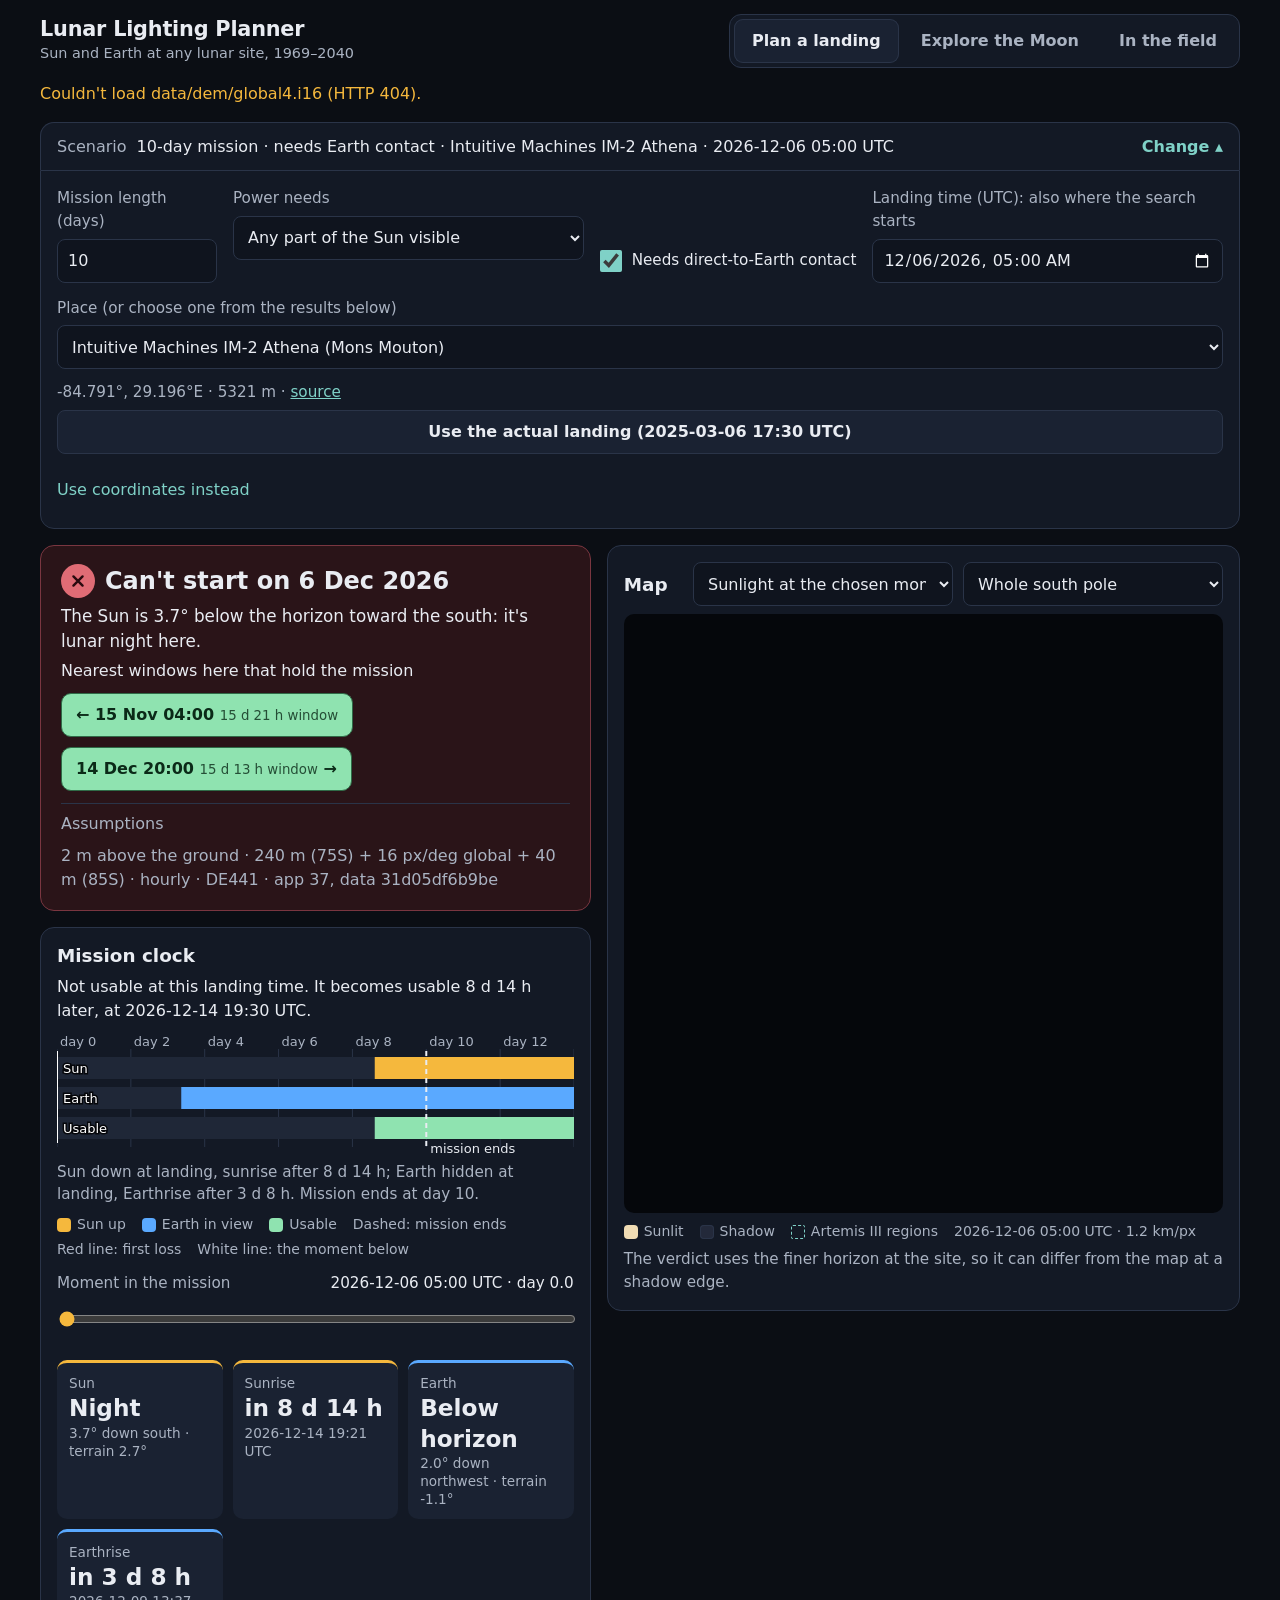
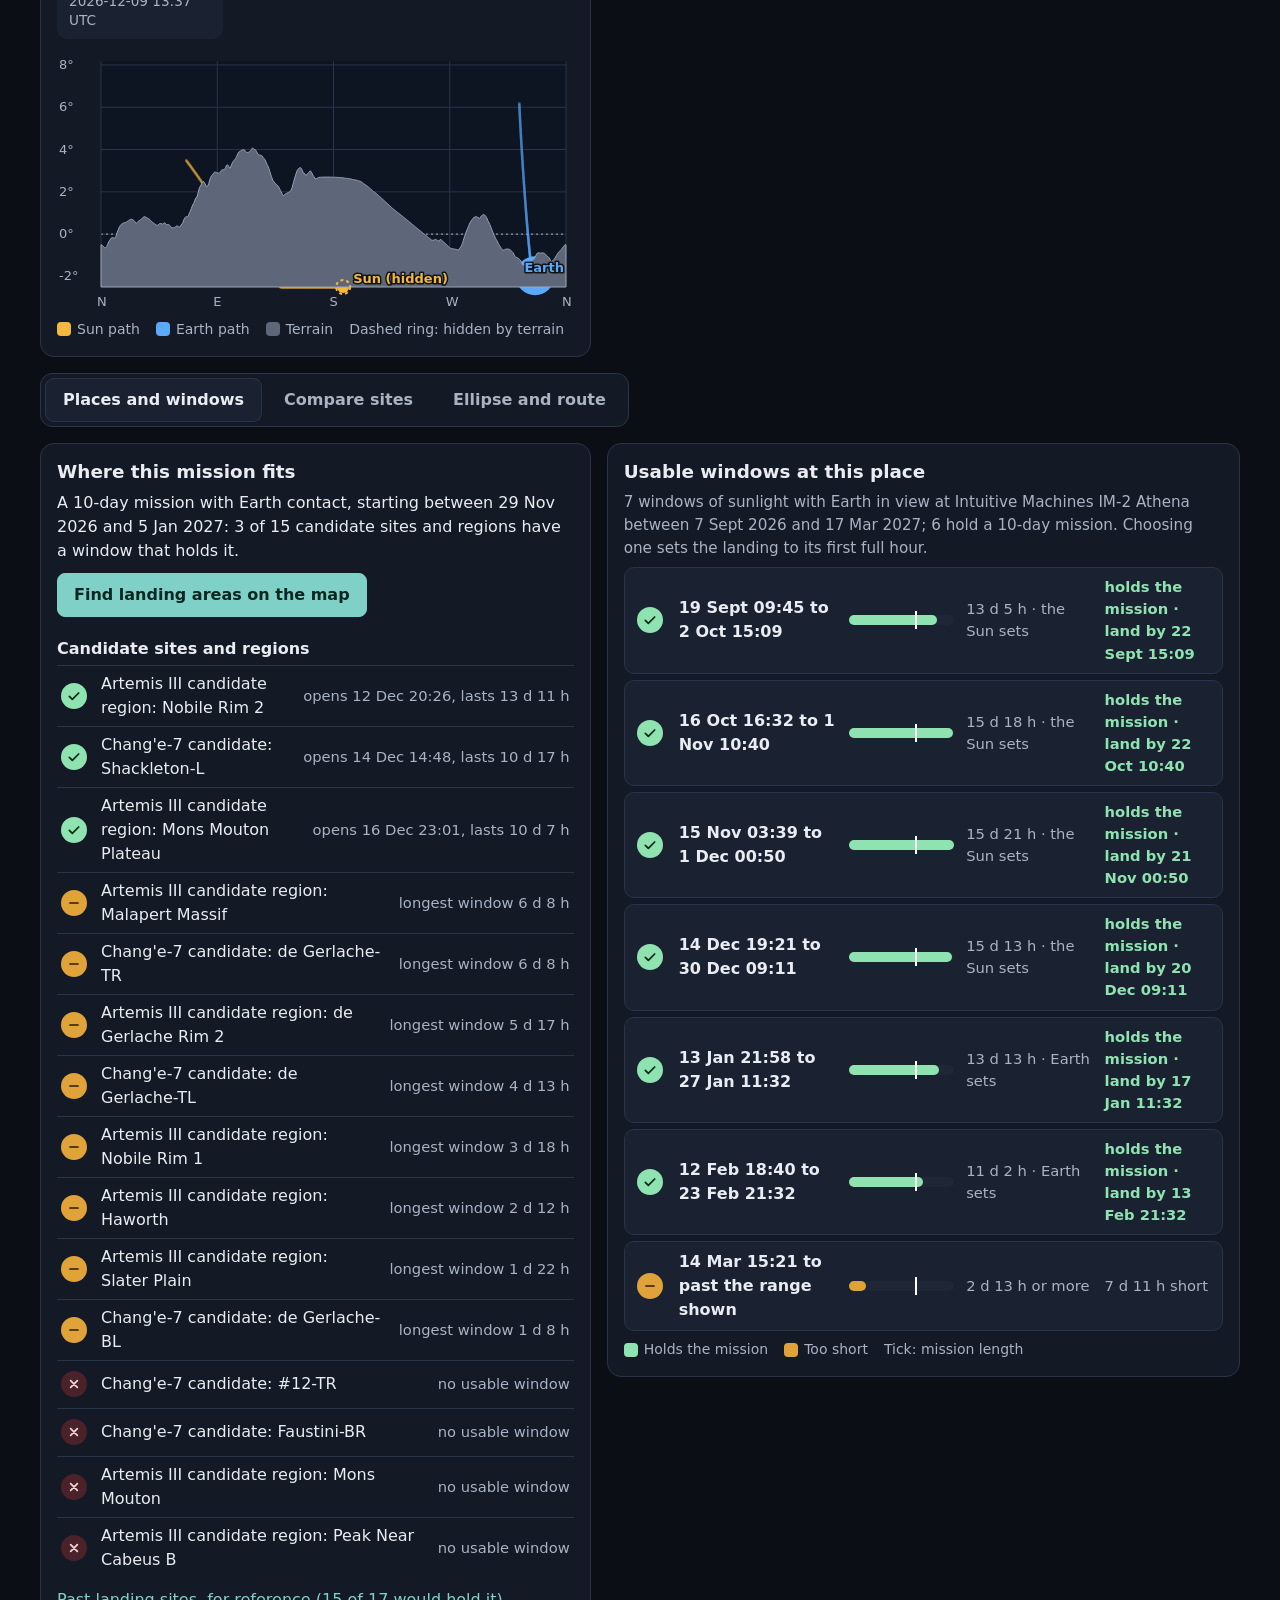
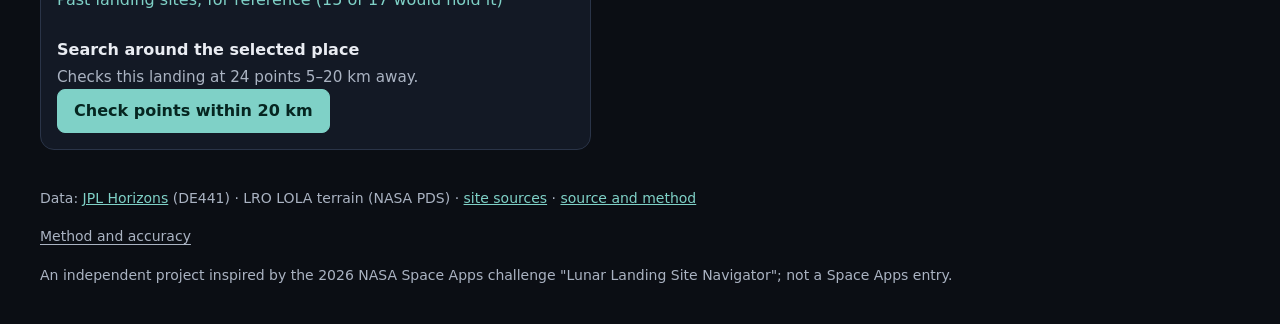
==== index.html @ 1cf1ec1a "Lunar Lighting Planner: Sun and Earth visibility at lunar sites, 1969-2040 A static web app that say" ====
<!doctype html>
<html lang="en">
<head>
<meta charset="utf-8">
<meta name="viewport" content="width=device-width, initial-scale=1">
<title>Lunar Lighting Planner</title>
<meta name="description" content="Plan a Moon landing around sunlight and Earth contact, or explore how light moves across the lunar south pole. Real JPL Horizons and LRO LOLA data, 1969-2040.">
<link rel="stylesheet" href="style.css?v=37">
</head>
<body>
<a class="skip" href="#main">Skip to content</a>
<header class="top">
  <div class="brand">
    <h1>Lunar Lighting Planner</h1>
    <p>Sun and Earth at any lunar site, 1969–2040</p>
  </div>
  <nav class="modes" role="tablist" aria-label="Mode">
    <button type="button" role="tab" id="tabPlan" aria-controls="plan" aria-selected="true">Plan a landing</button>
    <button type="button" role="tab" id="tabExplore" aria-controls="explore" aria-selected="false">Explore the Moon</button>
    <button type="button" role="tab" id="tabField" aria-controls="field" aria-selected="false">In the field</button>
  </nav>
</header>
<p id="status" class="status" role="status" aria-live="polite" hidden></p>

<main id="main">
<!-- ======================= PLANNER ======================= -->
<section id="plan" role="tabpanel" aria-labelledby="tabPlan">
  <details id="pScen" class="scenwrap" open>
  <summary><span class="sumlabel">Scenario</span> <span id="pScenSum"></span> <span class="edit">Change</span></summary>
  <form class="scenario" onsubmit="return false" aria-label="Landing scenario">
    <div class="field small-f">
      <label for="pDur">Mission length (days)</label>
      <input id="pDur" type="number" min="1" max="60" step="1" inputmode="numeric">
    </div>
    <div class="field">
      <label for="pShare">Power needs</label>
      <select id="pShare">
        <option value="0">Any part of the Sun visible</option>
        <option value="0.5">At least half the Sun's disk</option>
        <option value="1">The whole Sun's disk</option>
      </select>
    </div>
    <label class="check" for="pEarth"><input id="pEarth" type="checkbox"> Needs direct-to-Earth contact</label>
    <div class="field">
      <label for="pLand">Landing time (UTC): also where the search starts</label>
      <input id="pLand" type="datetime-local" step="60">
    </div>
    <div class="field wide-f">
      <label for="pSite">Place (or choose one from the results below)</label>
      <select id="pSite"></select>
      <p id="pSiteInfo" class="hint"></p>
      <button id="pActual" type="button" class="btn" hidden></button>
    </div>
    <details class="custom">
      <summary>Use coordinates instead</summary>
      <div class="coords">
        <div class="field small-f"><label for="pLat">Latitude (°)</label><input id="pLat" type="number" step="0.001" min="-90" max="90" inputmode="decimal"></div>
        <div class="field small-f"><label for="pLon">Longitude (°E)</label><input id="pLon" type="number" step="0.001" min="-180" max="360" inputmode="decimal"></div>
        <button id="pGo" type="button" class="btn">Use this point</button>
      </div>
      <p class="hint">Or click the map. Defaults are examples, not NASA or CLPS requirements.</p>
    </details>
  </form>
  </details>

  <div class="two">
    <div class="col">
    <section id="pVerdict" class="verdict" aria-live="polite">
      <p id="pNotice" class="note" hidden></p>
      <h2 id="pVerdictTitle" tabindex="-1"></h2>
      <p id="pSiteNote" class="note" hidden></p>
      <p id="pWhy" class="why"></p>
      <p id="pClose" class="close" hidden></p>
      <div id="pNearest"></div>
      <details id="pAssume" class="assume">
        <summary><span class="sumlabel">Assumptions</span> <span id="pAssumeSum"></span></summary>
        <div class="tablewrap"><table id="pAssumeTable"><caption class="sr-only">What this answer rests on</caption><tbody></tbody></table></div>
        <div class="row">
          <button id="pCsv" type="button" class="btn">Download this mission as CSV</button>
          <span id="pCsvNote" class="hint" role="status"></span>
        </div>
      </details>
    </section>
    <section class="panel" aria-labelledby="hClock">
      <h2 id="hClock">Mission clock</h2>
      <p id="pClockLead" class="lead" aria-live="polite"></p>
      <canvas id="pTimeline" role="img" aria-label="Sun and Earth visibility from landing through the mission"></canvas>
    <p id="pTimelineText" class="hint"></p>
      <p class="legend"><span class="li"><span class="key sunk"></span>Sun up</span><span class="li"><span class="key earthk"></span>Earth in view</span><span class="li"><span class="key full"></span>Usable</span><span class="li">Dashed: mission ends</span><span class="li">Red line: first loss</span><span class="li">White line: the moment below</span></p>
      <label for="pMapTime" class="slider">Moment in the mission <output id="pMapLabel"></output></label>
    <input id="pMapTime" type="range" min="0" step="1" value="0">
    <div id="pTiles" class="tiles" aria-live="polite"></div>
    <canvas id="pSky" role="img" aria-label="Sky all the way round the site, with the Sun and Earth"></canvas>
    <p class="legend"><span class="li"><span class="key sunk"></span>Sun path</span><span class="li"><span class="key earthk"></span>Earth path</span><span class="li"><span class="key terr"></span>Terrain</span><span class="li">Dashed ring: hidden by terrain</span></p>
    </section>
    </div>
    <section class="panel" aria-labelledby="hMap">
      <div class="panelhead">
        <h2 id="hMap">Map</h2>
        <div class="row tight">
          <label class="sr-only" for="pLayer">What the map shows</label>
          <select id="pLayer"><option value="sun">Sunlight at the chosen moment</option><option value="land">Landing areas for this mission</option><option value="left">Where this landing holds the mission</option></select>
          <label class="sr-only" for="pZoom">Map view</label>
          <select id="pZoom"><option value="pole">Whole south pole</option><option value="site">Around the site (240 m)</option><option value="close">Close-up (40 m)</option></select>
        </div>
      </div>
      <p id="pMapNone" class="hint" hidden></p>
      <div id="pMapWrap">
        <p id="pMapTap" class="tapnote" hidden>Tap the map to add a waypoint</p>
        <canvas id="pMap" class="map" role="img" aria-label="Lit-terrain map of the lunar south pole at the chosen time"></canvas>
        <p class="legend" id="pLegSun"><span class="li"><span class="key lit"></span>Sunlit</span><span class="li"><span class="key shade"></span>Shadow</span><span class="li"><span class="key box"></span>Artemis III regions</span><span class="li"><output id="pMapWhen"></output>&nbsp;·&nbsp;<span id="pMapRes">1.2 km</span>/px</span></p>
        <p class="legend" id="pLegLand" hidden><span class="li"><span class="key pad"></span>Landing area</span><span class="li"><span class="key full"></span><span id="pLegFull">Window holds the mission</span></span><span class="li"><span class="key short"></span><span id="pLegShort">Usable, too short</span></span><span class="li"><span class="key cant"></span><span id="pLegNone">Never usable</span></span><span class="li"><span class="key stripes"></span>Too steep</span><span class="li"><span class="key dots"></span>Too close to call</span><span class="li">Dots: catalogue places</span></p>
        <div id="pBest" hidden>
          <p id="pBestText" class="lead" aria-live="polite"></p>
          <ol id="pAreas" class="rows" aria-label="Landing areas found, largest first"></ol>
          <p id="pBestNote" class="hint"></p>
        </div>
        <p id="pZoomNote" class="hint" hidden>The 40 m terrain covers 85–90°S; this place is outside it, so the map shows the 240 m view.</p>
        <p class="hint">The verdict uses the finer horizon at the site, so it can differ from the map at a shadow edge.</p>
      </div>
    </section>
  </div>

  <nav class="modes sub" role="tablist" aria-label="More for this mission">
    <button type="button" role="tab" id="ptPlaces" aria-controls="ppPlaces" aria-selected="true">Places and windows</button>
    <button type="button" role="tab" id="ptCompare" aria-controls="ppCompare" aria-selected="false" tabindex="-1">Compare sites</button>
    <button type="button" role="tab" id="ptTools" aria-controls="ppTools" aria-selected="false" tabindex="-1">Ellipse and route</button>
  </nav>

  <div id="ppPlaces" role="tabpanel" aria-labelledby="ptPlaces" class="two">
    <section class="panel" aria-labelledby="hOthers" id="pOthersBox">
      <h2 id="hOthers">Where this mission fits</h2>
      <p id="pOthersLead" class="lead"></p>
      <button id="pFind" type="button" class="btn primary">Find landing areas on the map</button>
      <h3>Candidate sites and regions</h3>
      <ul id="pOthers" class="rows"></ul>
      <details><summary id="pPastSum">Past landing sites, for reference</summary><ul id="pOthersMore" class="rows"></ul></details>
      <h3>Search around the selected place</h3>
      <p id="pNearNote" class="hint"></p>
      <button id="pNearBtn" type="button" class="btn primary">Check points within 20 km</button>
      <div id="pNear"></div>
    </section>
    <section class="panel" aria-labelledby="hWins">
      <h2 id="hWins">Usable windows at this place</h2>
      <p id="pWinsLead" class="hint"></p>
      <ol id="pWins" class="wins"></ol>
      <p class="legend"><span class="li"><span class="key full"></span>Holds the mission</span><span class="li"><span class="key short"></span>Too short</span><span class="li">Tick: mission length</span></p>
    </section>
  </div>

  <div id="ppCompare" role="tabpanel" aria-labelledby="ptCompare" class="col" hidden>
    <section class="panel" aria-labelledby="hCmp">
      <div class="panelhead">
        <h2 id="hCmp">Sites side by side</h2>
        <div class="row tight">
          <label class="sr-only" for="pCmpAdd">Add a site to compare</label><select id="pCmpAdd"></select>
          <button id="pCmpReset" type="button" class="btn" hidden>Back to suggested sites</button>
        </div>
      </div>
      <p class="hint" id="pCmpLead"></p>
      <canvas id="pCmp" role="img" aria-label="Sun, Earth and usable time at several sites on one time axis"></canvas>
      <p class="legend"><span class="li"><span class="key sunk"></span>Sun</span><span class="li"><span class="key earthk"></span>Earth</span><span class="li"><span class="key full"></span><span id="pCmpNeed"></span></span><span class="li">Outline: best window</span><span class="li">Tick: mission length</span><span class="li">Dashed: selected landing</span></p>
      <div class="tablewrap"><table id="pCmpTable" class="cmp"><thead><tr><th scope="col">Site</th><th scope="col">Best window</th><th scope="col">Lasts</th><th scope="col">Closed by</th><th scope="col">Holds the mission</th></tr></thead><tbody></tbody></table></div>
    </section>
    <details class="panel fold" id="pAll">
      <summary><h2>All sites, all windows</h2></summary>
      <label class="inline" for="pCalDays">Look ahead
        <select id="pCalDays"><option value="91">3 months</option><option value="182">6 months</option><option value="365" selected>12 months</option></select>
      </label>
      <p class="hint" id="pCalLead"></p>
      <div class="calwrap"><canvas id="pCal" tabindex="0" role="application" aria-roledescription="window chart" aria-label="Usable windows at every site on one calendar. Use the left and right arrow keys to move between a site's windows, up and down to move between sites, and Enter to plan a landing at that window's opening."></canvas></div>
      <p id="pCalPick" class="hint" aria-live="polite"></p>
      <div class="tablewrap"><table id="pCalTable"><thead><tr><th scope="col">Site</th><th scope="col">Windows that hold the mission</th><th scope="col">First such window</th></tr></thead><tbody></tbody></table></div>
    </details>
  </div>

  <div id="ppTools" role="tabpanel" aria-labelledby="ptTools" hidden>
    <div class="two even">
      <section class="panel" aria-labelledby="hLand" id="pLandBox">
        <h2 id="hLand">Landing ellipse</h2>
        <form class="mini" onsubmit="return false" aria-label="Landing ellipse and approach">
          <div class="field"><label for="eLen">Length (m)</label><input id="eLen" type="number" min="50" max="10000" step="50" inputmode="numeric"></div>
          <div class="field"><label for="eWid">Width (m)</label><input id="eWid" type="number" min="20" max="10000" step="50" inputmode="numeric"></div>
          <div class="field"><label for="eHdg">Approach (° from N)</label><input id="eHdg" type="number" min="0" max="359" step="1" inputmode="numeric"></div>
          <div class="field"><label for="eMax">Max slope (°)</label><input id="eMax" type="number" min="0.5" max="60" step="0.5" inputmode="decimal"></div>
          <div class="field"><label for="eElMin">Sun at least (°)</label><input id="eElMin" type="number" min="-5" max="90" step="0.5" inputmode="decimal"></div>
          <div class="field"><label for="eElMax">Sun at most (°)</label><input id="eElMax" type="number" min="-5" max="90" step="0.5" inputmode="decimal"></div>
        </form>
        <div id="pLandBody">
          <div id="pLandTiles" class="tiles three" aria-live="polite"></div>
          <canvas id="pEll" class="ell" role="img" aria-label="Landing ellipse"></canvas>
          <p class="legend"><span class="li"><span class="key full"></span>Slope OK</span><span class="li"><span class="key short"></span>Near limit</span><span class="li"><span class="key bad"></span>Too steep</span><span class="li"><span class="key night"></span>Shadow at touchdown</span></p>
        </div>
        <p id="pLandNote" class="hint"></p>
      </section>

      <section class="panel" aria-labelledby="hRoute" id="pRouteBox">
        <h2 id="hRoute">Surface route</h2>
        <div class="row routebar">
          <button id="rAdd" type="button" class="btn primary">Add on the map</button>
          <button id="rUndo" type="button" class="btn">Undo</button>
          <button id="rClear" type="button" class="btn">Clear</button>
          <label class="inline" for="rMax">Max slope (°)<input id="rMax" type="number" min="0.5" max="60" step="0.5" inputmode="decimal"></label>
          <label class="inline" for="rSpeed">Speed (km/h)<input id="rSpeed" type="number" min="0.01" max="100" step="0.1" inputmode="decimal" placeholder="none"></label>
        </div>
        <p id="pRouteHint" class="hint"></p>
        <details class="custom wpcoords">
          <summary>Add by coordinates</summary>
          <div class="coords">
            <div class="field small-f"><label for="rLat">Latitude (°)</label><input id="rLat" type="number" step="0.001" min="-90" max="-75" inputmode="decimal"></div>
            <div class="field small-f"><label for="rLon">Longitude (°E)</label><input id="rLon" type="number" step="0.001" min="-180" max="360" inputmode="decimal"></div>
            <button id="rGo" type="button" class="btn">Add waypoint</button>
          </div>
        </details>
        <div id="pRouteBody" hidden>
          <div id="pRouteTiles" class="tiles three"></div>
          <canvas id="pProfile" role="img" aria-label="Ground height along the route"></canvas>
          <p class="legend"><span class="li"><span class="key terr"></span>Ground</span><span class="li"><span class="key bad"></span>Steeper than the limit</span></p>
          <h3>Sun and Earth at each stop, over the mission</h3>
          <p class="hint">Set a speed to time the drive: it leaves at the moment chosen above, and white marks show departure and each arrival.</p>
          <canvas id="pRouteBands" role="img" aria-label="Sun and Earth at each waypoint"></canvas>
          <ul id="pRouteList" class="wps"></ul>
        </div>
      </section>
    </div>
  </div>

</section>

<!-- ======================= EXPLORE ======================= -->
<section id="explore" role="tabpanel" aria-labelledby="tabExplore" hidden>
  <div class="panel timepanel">
    <div class="timebar">
      <button id="xPlay" type="button" class="btn primary" aria-pressed="false"><span>Play</span></button>
      <label for="xTime" class="slider grow"><span class="sr-only">Time</span><output id="xTimeLabel"></output></label>
    </div>
    <input id="xTime" type="range" min="0" max="720" step="1" value="0">
  </div>

  <section class="panel" aria-labelledby="hGlobe">
    <h2 id="hGlobe">Spin the Moon</h2>
    <p class="hint">Drag to turn, tap to centre, pinch or scroll to zoom, twist two fingers (or Shift-drag) to change the axis.</p>
    <div class="globegrid">
      <div class="globecol">
      <div class="globebox">
        <canvas id="gCanvas" tabindex="0" role="img" aria-label="Rotatable globe of the Moon lit by the Sun at the chosen time. When focused, arrow keys turn it, plus or minus zoom, square brackets twist it and N puts north up."></canvas>
        <div class="cross" aria-hidden="true"></div>
      </div>
      <p id="gFail" class="hint" hidden></p>
      <p class="legend"><span class="li"><span class="key ring sunr"></span>Sun overhead</span><span class="li"><span class="key ring earthr"></span>Earth overhead</span><span class="li"><span class="key dot"></span>Compared sites</span><span class="li">Dashed: far side</span><span class="li">Shadows: 7.6 km terrain</span></p>
      </div>
      <div class="readout">
        <p id="gPos" class="gpos"></p>
        <div id="gNow" class="tiles"></div>
        <p id="gSrc" class="hint"></p>
        <div id="gMore" aria-live="polite"></div>
        <div class="row">
          <button id="gCompare" type="button" class="btn primary">Compare this point</button>
          <button id="gPlan" type="button" class="btn">Plan a landing here</button>
        </div>
        <div class="nudges" role="group" aria-label="Globe view">
          <button type="button" class="btn ghost zoom" data-zoom="0.8" aria-label="Zoom in">+</button>
          <button type="button" class="btn ghost zoom" data-zoom="1.25" aria-label="Zoom out">−</button>
          <button type="button" class="btn ghost zoom" data-twist="-15" aria-label="Twist anticlockwise">↺</button>
          <button type="button" class="btn ghost zoom" data-twist="15" aria-label="Twist clockwise">↻</button>
          <button type="button" class="btn ghost" data-north="1">North up</button>
          <button type="button" class="btn ghost" data-goto="-89,0">South pole</button>
          <button type="button" class="btn ghost" data-goto="0,0">Near side</button>
          <button type="button" class="btn ghost" data-goto="0,180">Far side</button>
        </div>
      </div>
    </div>
  </section>
  <div class="exgrid">
    <section class="panel" aria-labelledby="hXmap">
      <h2 id="hXmap" class="sr-only">Lit-terrain map</h2>
      <canvas id="xMap" class="map" role="img" aria-label="Map of the lunar south pole showing which ground is sunlit at the chosen time"></canvas>
      <p class="legend"><span class="li"><span class="key lit"></span>Sunlit</span><span class="li"><span class="key shade"></span>Shadow</span><span class="li"><span class="key box"></span>Artemis III regions</span><span class="li">Tap to add a point</span></p>
      <p id="xMapNote" class="hint"></p>
    </section>
    <section aria-labelledby="hXsites">
      <h2 id="hXsites">Compare sites</h2>
      <ul id="xSites" class="chips" aria-label="Sites being compared"></ul>
      <div class="row">
        <label class="sr-only" for="xAdd">Add a site</label><select id="xAdd"></select>
        <label class="inline" for="xStart">Month starting <input id="xStart" type="date"></label>
      </div>
      <div id="xCards" class="cards"></div>
      <p class="legend"><span class="li"><span class="key sunk"></span>Sun</span><span class="li"><span class="key earthk"></span>Earth</span><span class="li"><span class="key terr"></span>Terrain</span><span class="li">Sky −5° to 15°; bars: the month</span></p>
    </section>
  </div>
  <section class="panel" aria-labelledby="hPair">
    <h2 id="hPair">Why a short move changes everything</h2>
    <p class="hint">Pick a polar site. The page finds the lowest ground within 10 km and shows both skies at the time chosen above.</p>
    <div class="row">
      <label class="sr-only" for="xPairSite">Site to compare with nearby low ground</label><select id="xPairSite"></select>
      <button id="xPairGo" type="button" class="btn primary">Compare with nearby low ground (29 MB terrain)</button>
    </div>
    <div id="xPairBody" hidden>
      <h3 id="xPairHeadA"></h3>
      <canvas id="xPairA" role="img" aria-label="Sky round the chosen site"></canvas>
      <h3 id="xPairHeadB"></h3>
      <canvas id="xPairB" role="img" aria-label="Sky round the nearby low ground"></canvas>
      <p class="legend"><span class="li"><span class="key sunk"></span>Sun</span><span class="li"><span class="key earthk"></span>Earth</span><span class="li"><span class="key terr"></span>Terrain, same scale in both</span><span class="li">Dashed ring: hidden by terrain</span></p>
      <p id="xPairText" class="pairtext"></p>
      <p id="xPairMonth" class="hint"></p>
      <p id="xPairNote" class="hint"></p>
    </div>
  </section>
  <section class="panel learn" aria-labelledby="hLearn">
    <h2 id="hLearn">Why it works this way</h2>
    <div class="facts">
      <div><h3>The Sun skims the horizon</h3><p>The Moon's axis is tilted only 1.5°, so at the pole the Sun circles the sky within about 1.5° of the horizon. A ridge a few hundred metres high, tens of kilometres away, can block it.</p></div>
      <div><h3>A day lasts a month</h3><p>Away from the poles the Sun is up for about 14.75 Earth days, then down for 14.75. Solar-powered landers must finish their work, or survive the night.</p></div>
      <div><h3>Earth hangs almost still</h3><p>The Moon keeps one face toward Earth, so Earth barely moves in the sky. On the far side it never rises, and near the pole it wobbles on and off the horizon each month.</p></div>
      <div><h3>No air, sharp shadows</h3><p>With no atmosphere there is no twilight and no bending of light over the horizon: the line between sunlit and dark ground is pure geometry.</p></div>
    </div>
  </section>
</section>
<!-- ======================= FIELD ======================= -->
<section id="field" role="tabpanel" aria-labelledby="tabField" hidden>
  <form class="scenario" onsubmit="return false" aria-label="Field reading">
    <div class="field wide-f"><label for="fSite">Site</label><select id="fSite"></select></div>
    <div class="field small-f"><label for="fTask">Task length (hours)</label><input id="fTask" type="number" min="0.25" max="240" step="0.25" inputmode="decimal"></div>
    <label class="check" for="fEarth"><input id="fEarth" type="checkbox"> Task needs Earth contact</label>
  </form>
  <section id="fMain" class="fmain" aria-labelledby="fHead">
    <p id="fStale" class="fstale" role="alert" hidden></p>
    <p class="flabel">Now, on this device's clock</p>
    <h2 id="fHead"></h2>
    <p id="fSub" class="fsub"></p>
    <p id="fFit" class="ffit"></p>
    <p id="fAnnounce" class="sr-only" role="status"></p>
    <div id="fTiles" class="tiles"></div>
    <p id="fValid" class="hint"></p>
    <button id="fHold" type="button" class="btn" aria-pressed="false">Hold this reading</button>
  </section>
  <p class="hint">Sunlight is a power input and Earth is line of sight only. This is a training and planning aid on public terrain data, not flight software: it has not been tested with crews.</p>
</section>
</main>

<footer>
  <p>Data: <a href="https://ssd.jpl.nasa.gov/horizons/">JPL Horizons</a> (DE441) · LRO LOLA terrain (NASA PDS) · <a href="data/sites.json">site sources</a> · <a href="https://github.com/astoreyai/lunar-lighting-planner">source and method</a></p>
  <details>
    <summary>Method and accuracy</summary>
    <p>Sun and Earth: JPL Horizons, MOON_ME frame, hourly, 1969–2040. Terrain: LOLA LDEM_85S_40M, LDEM_75S_240M and LDEM_16. The Sun counts as up while any part of it clears the terrain; Earth while its centre does; eye height 2 m.</p>
    <p>Sun and Earth directions match Horizons' own sky tables to 0.0002° and 0.006°. Long-term sunlight matches the LOLA team's polar maps (r = 0.994). On the same terrain grid, the lit-terrain map agrees with the horizon tracer at 99.8% of tested points and times.</p>
    <p>Compare with <a href="https://quickmap.lroc.im-ldi.com/">LROC QuickMap</a> and <a href="https://trek.nasa.gov/moon/">Moon Trek</a>.</p>
  </details>
  <p>An independent project inspired by the 2026 NASA Space Apps challenge "Lunar Landing Site Navigator"; not a Space Apps entry.</p>
</footer>
<!-- Versioned module URLs: a redeploy can never pair new pages with stale cached modules. Bump v on each deploy. -->
<script type="importmap">
{
 "imports": {
  "./core.js": "./core.js?v=37",
  "./dem.js": "./dem.js?v=37",
  "./ephem.js": "./ephem.js?v=37",
  "./explore.js": "./explore.js?v=37",
  "./export.js": "./export.js?v=37",
  "./field.js": "./field.js?v=37",
  "./pair.js": "./pair.js?v=37",
  "./globe-math.js": "./globe-math.js?v=37",
  "./globe.js": "./globe.js?v=37",
  "./horizon.js": "./horizon.js?v=37",
  "./landing.js": "./landing.js?v=37",
  "./mission.js": "./mission.js?v=37",
  "./route.js": "./route.js?v=37",
  "./litmap.js": "./litmap.js?v=37",
  "./planner.js": "./planner.js?v=37",
  "./shadow.js": "./shadow.js?v=37",
  "./sky.js": "./sky.js?v=37",
  "./suit.js": "./suit.js?v=37",
  "./windows.js": "./windows.js?v=37"
 }
}
</script>
<script type="module" src="app.js?v=37"></script>
</body>
</html>
---- style.css ----
:root {
  color-scheme: dark;
  --bg: #0b0e14; --panel: #131925; --raised: #1a2232; --line: #2a3448; --text: #e9ecf2; --muted: #aab3c2;
  --accent: #7fd1c7; --accent-ink: #062621; --sun: #f5b83d; --earth: #5aa9ff; --terrain: #5d6779; --sky: #0d1422;
  --track: #1f2737; --map-bg: #05070b;
  --full: #8fe3b0; --full-ink: #0b2a18; --short: #e0a33a; --short-ink: #2d1d02; --none: #4b2229; --none-ink: #f4d5d9; --none-dot: #e06c75;
  --radius: 10px; --gap: 16px;
}
* { box-sizing: border-box; }
html { -webkit-text-size-adjust: 100%; }
body { margin: 0; background: var(--bg); color: var(--text); font: 16px/1.5 system-ui, -apple-system, "Segoe UI", Roboto, sans-serif; }
a { color: var(--accent); }
h1, h2, h3 { line-height: 1.25; text-wrap: balance; }
h2 { font-size: 1.15rem; margin: 0 0 8px; }
h3 { font-size: 1rem; margin: 18px 0 6px; }
[hidden] { display: none !important; } /* author display rules must not resurrect hidden panels */
.sr-only { position: absolute; width: 1px; height: 1px; overflow: hidden; clip: rect(0 0 0 0); white-space: nowrap; }
.skip { position: absolute; left: -999px; top: 8px; background: var(--accent); color: var(--accent-ink); padding: 10px 14px; border-radius: var(--radius); z-index: 5; }
.skip:focus { left: 8px; }
:focus-visible { outline: 3px solid var(--accent); outline-offset: 2px; }
@media (prefers-reduced-motion: reduce) { * { scroll-behavior: auto !important; transition: none !important; } }

/* ---------- header and modes ---------- */
.top { display: flex; flex-wrap: wrap; gap: 12px 24px; align-items: center; justify-content: space-between; max-width: 1240px; margin: 0 auto; padding: 14px 20px 6px; }
.brand h1 { font-size: 1.3rem; margin: 0; letter-spacing: -0.01em; }
.brand p { margin: 0; color: var(--muted); font-size: 0.9rem; }
.modes { display: flex; background: var(--panel); border: 1px solid var(--line); border-radius: 12px; padding: 4px; gap: 4px; }
.modes button { min-height: 44px; padding: 0 18px; border: 0; border-radius: 9px; background: transparent; color: var(--muted); font: inherit; font-weight: 600; cursor: pointer; }
.modes button[aria-selected="true"] { background: var(--raised); color: var(--text); box-shadow: inset 0 0 0 1px var(--line); }
.status { max-width: 1240px; margin: 0 auto; padding: 8px 20px; color: var(--sun); }
main { max-width: 1240px; margin: 0 auto; padding: 8px 20px 24px; }
section[role="tabpanel"] { display: flex; flex-direction: column; gap: var(--gap); }

/* ---------- controls ---------- */
input, select, button, .btn { font: inherit; color: var(--text); }
input, select { min-height: 44px; background: #0f141e; border: 1px solid var(--line); border-radius: 8px; padding: 8px 10px; width: 100%; }
input[type="range"] { padding: 0; border: 0; background: transparent; accent-color: var(--sun); }
input[type="checkbox"] { width: 22px; height: 22px; min-height: 0; accent-color: var(--accent); margin: 0; }
.btn { display: inline-flex; align-items: center; justify-content: center; gap: 8px; min-height: 44px; padding: 0 16px; border-radius: 8px; border: 1px solid var(--line); background: var(--raised); cursor: pointer; font-weight: 600; }
.btn, .alt, .day, .siteRow, .modes button { transition: border-color 150ms, background-color 150ms, filter 150ms; }
.btn:hover { border-color: var(--accent); }
.btn.ghost { background: transparent; }
.btn.primary { background: var(--accent); color: var(--accent-ink); border-color: var(--accent); }
.btn[disabled] { opacity: 0.6; cursor: progress; }
label { display: block; color: var(--muted); font-size: 0.95rem; }
.field { display: flex; flex-direction: column; gap: 6px; flex: 1 1 200px; min-width: 0; }
.field.wide-f { flex: 2 1 320px; }
.field.small-f { flex: 0 1 160px; }
.check { display: flex; align-items: center; gap: 10px; min-height: 44px; color: var(--text); cursor: pointer; align-self: flex-end; }
.inline { display: flex; align-items: center; gap: 8px; }
.inline select, .inline input { width: auto; }
.hint { color: var(--muted); margin: 6px 0 0; font-size: 0.95rem; }
.lead { margin: 4px 0 10px; }

/* ---------- planner ---------- */
.scenario { display: flex; flex-wrap: wrap; gap: 14px 16px; align-items: flex-start; background: var(--panel); border: 1px solid var(--line); border-radius: 14px; padding: 16px; }
.custom { flex-basis: 100%; }
.custom summary { min-height: 44px; display: inline-flex; align-items: center; cursor: pointer; color: var(--accent); }
.coords { display: flex; flex-wrap: wrap; gap: 12px; align-items: flex-end; }
.panel { background: var(--panel); border: 1px solid var(--line); border-radius: 14px; padding: 16px; min-width: 0; }
.verdict { border-radius: 14px; padding: 18px 20px; border: 1px solid; }
.verdict h2 { font-size: 1.5rem; margin: 0 0 6px; display: flex; align-items: center; gap: 10px; }
.verdict .vi { display: inline-flex; width: 34px; height: 34px; border-radius: 50%; align-items: center; justify-content: center; flex: none; }
.verdict .vi svg { width: 22px; height: 22px; }
.verdict.full { background: #12291d; border-color: #2f6b47; } .verdict.full .vi { background: var(--full); color: var(--full-ink); }
.verdict.short { background: #2a2210; border-color: #7a5b1d; } .verdict.short .vi { background: var(--short); color: var(--short-ink); }
.verdict.none { background: #2a1418; border-color: #7a3640; } .verdict.none .vi { background: var(--none-dot); color: #2a0a0e; }
.why { font-size: 1.05rem; margin: 0; max-width: 70ch; }
.alts { display: flex; flex-wrap: wrap; gap: 10px; }
.alt { min-height: 44px; padding: 0 14px; border-radius: 10px; border: 1px solid #2f6b47; background: var(--full); color: var(--full-ink); font: inherit; font-weight: 600; cursor: pointer; }
.alt:hover { filter: brightness(1.08); }
.none-near { margin: 0; color: var(--muted); }
.strip { display: flex; gap: 6px; overflow-x: auto; padding: 4px 2px 10px; scroll-snap-type: x proximity; }
.day { flex: none; width: 52px; min-height: 72px; border-radius: 10px; border: 1px solid transparent; display: flex; flex-direction: column; align-items: center; justify-content: center; gap: 2px; cursor: pointer; font: inherit; scroll-snap-align: center; }
.day svg { width: 18px; height: 18px; }
.day .dow { font-size: 0.8rem; opacity: 0.85; }
.day .dn { font-weight: 700; }
.day.full { background: var(--full); color: var(--full-ink); }
.day.short { background: var(--short); color: var(--short-ink); }
.day.none { background: var(--none); color: var(--none-ink); }
.day.out { background: var(--track); color: var(--muted); }
.day.sel { outline: 3px solid #fff; outline-offset: 2px; }
.legend { display: flex; flex-wrap: wrap; align-items: center; gap: 4px 16px; color: var(--muted); margin: 8px 0 0; font-size: 0.875rem; }
.legend .li { display: inline-flex; align-items: center; white-space: nowrap; }
.legend output { color: inherit; font-variant-numeric: tabular-nums; }
.key { display: inline-block; flex: none; width: 14px; height: 14px; border-radius: 4px; margin-right: 6px; }
.key.box { background: transparent; border: 1.5px dashed var(--accent); border-radius: 2px; }
.key.ring { border-radius: 50%; background: transparent; border: 2.5px solid; }
.key.sunr { border-color: var(--sun); } .key.earthr { border-color: var(--earth); }
.key.dot { border-radius: 50%; width: 10px; height: 10px; background: var(--accent); margin-left: 2px; }
.key.full { background: var(--full); } .key.short { background: var(--short); } .key.none { background: var(--none); box-shadow: inset 0 0 0 1px #7a3640; }
.key.lit { background: #f0dcb4; } .key.shade { background: #23293a; box-shadow: inset 0 0 0 1px var(--line); }
.key.sunk { background: var(--sun); } .key.earthk { background: var(--earth); }
.col { display: flex; flex-direction: column; gap: var(--gap); min-width: 0; }
.modes.sub { align-self: flex-start; flex-wrap: wrap; }
.two { display: grid; grid-template-columns: minmax(0, 1fr) minmax(0, 1.15fr); gap: var(--gap); align-items: start; }
.rows { list-style: none; margin: 0; padding: 0; }
.siteRow { width: 100%; min-height: 48px; display: grid; grid-template-columns: 30px minmax(0, 1fr) auto; gap: 10px; align-items: center; text-align: left; background: transparent; border: 0; border-top: 1px solid var(--line); padding: 6px 4px; cursor: pointer; font: inherit; color: var(--text); }
.siteRow:hover { background: var(--raised); }
.siteRow .rs { color: var(--muted); font-size: 0.92rem; text-align: right; }
.vi { display: inline-flex; width: 26px; height: 26px; border-radius: 50%; align-items: center; justify-content: center; }
.vi svg { width: 16px; height: 16px; }
.vi.full { background: var(--full); color: var(--full-ink); } .vi.short { background: var(--short); color: var(--short-ink); } .vi.none { background: var(--none); color: var(--none-ink); } .vi.out { background: var(--track); }
details > summary { cursor: pointer; min-height: 44px; display: flex; align-items: center; color: var(--accent); }
details.fold > summary { list-style: none; color: var(--text); }
details.fold > summary h2 { margin: 0; }
details.fold > summary::before { content: "▸"; margin-right: 10px; color: var(--muted); }
details.fold[open] > summary::before { content: "▾"; }
.panelhead { display: flex; flex-wrap: wrap; justify-content: space-between; align-items: center; gap: 8px; margin-bottom: 8px; }
.panelhead h2 { margin: 0; }
canvas { display: block; width: 100%; }
canvas.map { aspect-ratio: 1; border-radius: 10px; background: var(--map-bg); cursor: crosshair; }
.slider { display: flex; flex-wrap: wrap; justify-content: space-between; gap: 4px 12px; margin-top: 12px; color: var(--muted); }
.slider output { color: var(--text); font-variant-numeric: tabular-nums; }
.calwrap { overflow-x: auto; }
#pCal { width: auto; cursor: pointer; }
.tablewrap { overflow-x: auto; }
table { border-collapse: collapse; width: 100%; margin-top: 10px; font-variant-numeric: tabular-nums; }
th, td { text-align: left; padding: 6px 8px; border-bottom: 1px solid var(--line); }
th { color: var(--muted); font-weight: 500; }
td button { min-height: 44px; padding: 0 12px; border-radius: 8px; border: 1px solid var(--line); background: var(--raised); color: var(--text); font: inherit; cursor: pointer; }

/* ---------- explore ---------- */
.exgrid { display: grid; grid-template-columns: minmax(0, 1.1fr) minmax(0, 1fr); gap: var(--gap); align-items: start; }
.timebar { display: flex; flex-wrap: wrap; align-items: center; gap: 12px; margin-top: 12px; }
.timebar .slider { margin: 0; }
.grow { flex: 1 1 200px; }
.chips { list-style: none; display: flex; flex-wrap: wrap; gap: 8px; padding: 0; margin: 0 0 10px; }
.chip { display: flex; align-items: center; gap: 4px; background: var(--raised); border: 1px solid var(--line); border-radius: 999px; padding-left: 14px; }
.chip button { width: 44px; height: 44px; border: 0; background: transparent; color: var(--muted); border-radius: 50%; cursor: pointer; display: inline-flex; align-items: center; justify-content: center; }
.chip button svg { width: 16px; height: 16px; }
.row { display: flex; flex-wrap: wrap; gap: 10px; margin-bottom: 12px; }
.row > select { flex: 1 1 220px; width: auto; min-width: 0; } /* long site names must not widen the page */
select { max-width: 100%; }
.cards { display: grid; grid-template-columns: repeat(auto-fit, minmax(240px, 1fr)); gap: 12px; }
.card { background: var(--panel); border: 1px solid var(--line); border-radius: 14px; padding: 14px; }
.card h3 { margin: 0; font-size: 1.05rem; }
.card .where { margin: 2px 0 8px; color: var(--muted); font-size: 0.92rem; }
.nowline { display: flex; flex-wrap: wrap; gap: 6px; margin: 0 0 10px; }
.pill { display: inline-flex; align-items: center; gap: 6px; padding: 4px 10px; border-radius: 999px; font-size: 0.875rem; font-weight: 600; }
.pill small { font-weight: 500; opacity: 0.85; font-variant-numeric: tabular-nums; }
.pill svg { width: 16px; height: 16px; }
.pill.on.sun { background: var(--sun); color: #2a1a00; } .pill.on.earth { background: var(--earth); color: #021a33; } .pill.off { background: var(--track); color: var(--muted); }
.stats { display: grid; grid-template-columns: repeat(2, minmax(0, 1fr)); gap: 8px; margin: 0 0 10px; }
.stats.three { grid-template-columns: repeat(3, minmax(0, 1fr)); gap: 6px; }
.stats div { background: var(--raised); border-radius: 8px; padding: 8px 10px; }
.stats dt { color: var(--muted); font-size: 0.8rem; line-height: 1.3; }
.stats dd { margin: 2px 0 0; font-size: 1.1rem; font-weight: 700; font-variant-numeric: tabular-nums; white-space: nowrap; }
.stats.three dd { font-size: 1rem; }
.empty { color: var(--muted); }
.learn .facts { display: grid; grid-template-columns: repeat(auto-fit, minmax(220px, 1fr)); gap: 16px; }
.learn .facts h3 { margin-top: 0; }
.learn .facts p { margin: 0; color: var(--muted); }
footer { max-width: 1240px; margin: 0 auto; padding: 8px 20px 32px; color: var(--muted); font-size: 0.875rem; }
footer p { margin: 6px 0; }
footer details > summary { min-height: 44px; color: var(--muted); text-decoration: underline; text-underline-offset: 3px; }
footer details p { max-width: 80ch; }

@media (max-width: 960px) {
  .two, .exgrid { grid-template-columns: minmax(0, 1fr); }
}
@media (max-width: 560px) {
  .top, main, footer, .status { padding-left: 16px; padding-right: 16px; }
  :root { --gap: 12px; }
  .panel, .scenario { padding: 14px; }
  .brand p { display: none; }
  .tiles { grid-template-columns: repeat(2, minmax(0, 1fr)); }
  .tile b { font-size: 1.2rem; }
  .card { padding: 12px; }
  .modes { width: 100%; } .modes button { flex: 1; padding: 0 8px; }
  .verdict h2 { font-size: 1.25rem; }
  .field.small-f { flex: 1 1 130px; }
  .siteRow { grid-template-columns: 30px minmax(0, 1fr); row-gap: 2px; }
  .siteRow .rs { grid-column: 2; text-align: left; }
}

/* Scenario: open form on wide screens; a one-line summary that expands on phones. */
.scenwrap > summary { min-height: 48px; display: flex; flex-wrap: wrap; align-items: center; gap: 4px 10px; background: var(--panel); border: 1px solid var(--line); border-radius: 14px; padding: 8px 16px; color: var(--text); list-style: none; }
.scenwrap > summary::-webkit-details-marker { display: none; }
.scenwrap > summary .sumlabel { color: var(--muted); }
.scenwrap > summary .edit { margin-left: auto; color: var(--accent); font-weight: 600; }
.scenwrap[open] > summary { border-bottom-left-radius: 0; border-bottom-right-radius: 0; border-bottom: 0; }
.scenwrap[open] > summary .edit::after { content: " ▴"; }
.scenwrap[open] > .scenario { border-top-left-radius: 0; border-top-right-radius: 0; }

/* Headline numbers for the chosen moment */
.tiles { display: grid; grid-template-columns: repeat(auto-fit, minmax(150px, 1fr)); gap: 10px; margin: 12px 0; }
.tile { background: var(--raised); border-radius: 10px; padding: 10px 12px; border-top: 3px solid var(--line); }
.tile.sun { border-top-color: var(--sun); } .tile.earth { border-top-color: var(--earth); }
.tile .tl { display: block; color: var(--muted); font-size: 0.85rem; }
.tile b { display: block; font-size: 1.45rem; font-variant-numeric: tabular-nums; line-height: 1.3; }
.tile small { display: block; color: var(--muted); font-size: 0.85rem; line-height: 1.35; }
.key.terr { background: var(--terrain); }
.card canvas.sky { margin-top: 8px; border-radius: 6px; }
.verdict .note { margin: 0 0 8px; font-size: 0.95rem; color: var(--muted); border-left: 3px solid var(--line); padding-left: 10px; max-width: 75ch; }

/* Spin the Moon */
.timepanel { padding: 10px 16px; position: sticky; top: 0; z-index: 3; box-shadow: 0 8px 16px -8px rgba(0,0,0,0.6); } /* time stays in reach while scrolling the globe and cards */
.timepanel .timebar { margin-top: 0; }
.globegrid { display: grid; grid-template-columns: minmax(0, 1fr) minmax(0, 1fr); gap: var(--gap); align-items: start; }
.globebox { position: relative; max-width: 560px; width: 100%; margin: 0 auto; }
#gCanvas { width: 100%; aspect-ratio: 1; cursor: grab; touch-action: none; border-radius: 12px; } /* touch-action only here: the page still scrolls outside the globe */
#gCanvas:active { cursor: grabbing; }
.cross { position: absolute; left: 50%; top: 50%; width: 28px; height: 28px; transform: translate(-50%, -50%); pointer-events: none; }
.cross::before, .cross::after { content: ""; position: absolute; background: #fff; box-shadow: 0 0 0 1px #000; }
.cross::before { left: 13px; top: 0; width: 2px; height: 28px; } .cross::after { top: 13px; left: 0; height: 2px; width: 28px; }
.gpos { font-size: 1.2rem; font-weight: 700; margin: 0 0 4px; font-variant-numeric: tabular-nums; }
.readout .tiles { margin-top: 6px; }
.nudges { display: flex; flex-wrap: wrap; gap: 6px; margin-top: 4px; }
.globecol { min-width: 0; }
#gMore p { margin: 6px 0; }
@media (max-width: 960px) { .globegrid { grid-template-columns: minmax(0, 1fr); } .globecol { max-width: 560px; width: 100%; margin: 0 auto; } }
.alt small { font-weight: 500; opacity: 0.8; font-variant-numeric: tabular-nums; }

/* Time bar: Play beside a two-line time readout and slider, so the sticky bar stays short on a phone. */
.timepanel { display: grid; grid-template-columns: auto minmax(0, 1fr); column-gap: 14px; row-gap: 2px; align-items: center; }
.timepanel .timebar { display: contents; }
.timepanel #xPlay { grid-row: 1 / span 2; min-width: 84px; }
.timepanel .slider { margin: 0; justify-content: flex-start; font-size: 0.9rem; }
.timepanel input[type="range"] { min-height: 32px; }
/* Globe actions fill their rows instead of leaving one button stranded. */
.readout .row .btn, .nudges .btn { flex: 1 1 auto; padding: 0 12px; }
.nudges .btn.zoom { flex: 0 0 44px; padding: 0; font-size: 1.25rem; }
/* The sticky time bar must not cover a focused control or a scrolled-to target in Explore. */
html:has(#explore:not([hidden])) { scroll-padding-top: 120px; }
input[type="date"]:focus-within, input[type="datetime-local"]:focus-within { outline: 3px solid var(--accent); outline-offset: 2px; } /* focus sits inside the date subfields, where :focus-visible does not match the input */

/* Landing ellipse and surface route */
.two.even { grid-template-columns: minmax(0, 1fr) minmax(0, 1fr); }
.mini { display: grid; grid-template-columns: repeat(3, minmax(0, 1fr)); gap: 10px 12px; margin: 4px 0 6px; }
.mini label { font-size: 0.85rem; }
.tiles.three { grid-template-columns: repeat(3, minmax(0, 1fr)); }
.tile.good { border-top-color: var(--full); } .tile.bad { border-top-color: var(--none-dot); }
canvas.ell { aspect-ratio: 1; border-radius: 10px; background: var(--map-bg); }
.key.bad { background: var(--none-dot); } .key.night { background: #1d2440; box-shadow: inset 0 0 0 1px #5a6a9a; }
.routebar { align-items: center; margin: 4px 0 0; }
.routebar .inline input { width: 84px; margin-left: 8px; }
.routebar .btn.on { background: var(--sun); border-color: var(--sun); color: #2a1a00; }
#pProfile { margin-top: 8px; }
.wps { list-style: none; margin: 8px 0 0; padding: 0; font-variant-numeric: tabular-nums; }
.wps li { display: flex; flex-wrap: wrap; gap: 2px 14px; padding: 6px 2px; border-top: 1px solid var(--line); color: var(--muted); font-size: 0.9rem; }
.wps li b { color: var(--text); min-width: 34px; }
#pMapWrap { position: relative; }
.tapnote { position: absolute; left: 50%; top: 10px; transform: translateX(-50%); margin: 0; padding: 6px 12px; border-radius: 999px; background: var(--sun); color: #2a1a00; font-weight: 600; font-size: 0.9rem; pointer-events: none; z-index: 2; }
@media (max-width: 960px) { .two.even { grid-template-columns: minmax(0, 1fr); } }
@media (max-width: 560px) { .mini, .tiles.three { grid-template-columns: repeat(2, minmax(0, 1fr)); } }
.tilebtn { margin-top: 6px; min-height: 40px; width: 100%; font-size: 0.85rem; padding: 0 8px; }
@media (max-width: 560px) { .tiles.three .tile:nth-child(3) { grid-column: 1 / -1; } .routebar .btn { flex: 1 1 auto; } }
.na .mini, .na .routebar, .na .wpcoords { display: none; } /* not polar: heading and one line only */
.wps .warn { color: var(--short); font-weight: 600; } .wps .okay { color: var(--full); font-weight: 600; }
.routebar .inline + .inline input { width: 84px; }

/* Too close to call, assumptions */
.verdict .close { margin: 8px 0 0; padding: 8px 12px; border: 1px dashed currentColor; border-radius: 8px; max-width: 75ch; }
.day { position: relative; } .day.close { border: 2px dashed currentColor; }
.day .q { position: absolute; top: 2px; right: 5px; font-weight: 700; font-size: 0.8rem; }
.assume { margin-top: 12px; border-top: 1px solid var(--line); padding-top: 8px; }
.assume summary { cursor: pointer; min-height: 44px; display: flex; align-items: center; gap: 8px; flex-wrap: wrap; color: var(--muted); }
.assume th { text-align: left; vertical-align: top; white-space: nowrap; padding: 4px 12px 4px 0; font-weight: 600; }
.assume td { padding: 4px 0; max-width: 80ch; }

/* Sites side by side, guided pair, field view */
.row.tight { margin: 0; min-width: 0; flex: 1 1 200px; justify-content: flex-end; } .row.tight select { flex: 1 1 160px; min-width: 0; max-width: 260px; }
table.cmp { border-collapse: collapse; width: 100%; min-width: 620px; margin-top: 10px; }
table.cmp th, table.cmp td { text-align: left; padding: 8px 12px 8px 0; border-top: 1px solid var(--line); vertical-align: top; font-variant-numeric: tabular-nums; }
table.cmp small { color: var(--muted); font-weight: 400; }
.link { background: none; border: 0; padding: 0; min-height: 44px; color: var(--accent); font: inherit; font-weight: 600; text-decoration: underline; cursor: pointer; text-align: left; }
.pairtext { max-width: 75ch; margin: 10px 0 0; }
.fmain { border-radius: 14px; padding: 18px 20px; border: 2px solid var(--line); background: var(--panel); }
.fmain.open { border-color: #2f6b47; } .fmain.closed { border-color: #7a3640; }
.fmain.stale { border-color: var(--short); border-style: dashed; }
.fmain.stale #fHead, .fmain.stale .fsub, .fmain.stale .ffit, .fmain.stale .tiles { opacity: 0.45; text-decoration: line-through; }
.fstale { margin: 0 0 12px; padding: 10px 14px; border-radius: 8px; background: var(--short); color: var(--short-ink); font-weight: 700; font-size: 1.1rem; }
.flabel { margin: 0; color: var(--muted); }
.fmain h2 { font-size: clamp(2rem, 7vw, 3.4rem); margin: 2px 0 6px; font-variant-numeric: tabular-nums; }
.fsub { font-size: 1.15rem; margin: 0 0 6px; max-width: 60ch; } .ffit { font-size: 1.15rem; font-weight: 600; margin: 0; max-width: 60ch; }

/* Combined landing layer legend */
.key.cant { background: #2a2e42; box-shadow: inset 0 0 0 1px #5a6a9a; }
.key.stripes { background: repeating-linear-gradient(135deg, #c84650 0 3px, #2a2e42 3px 6px); }
.key.dots { background: #2a2e42 radial-gradient(#fff 1.5px, transparent 2px) 0 0 / 5px 5px; }

/* Usable windows list; landing areas */
.wins { list-style: none; margin: 8px 0; padding: 0; display: flex; flex-direction: column; gap: 6px; }
.win { width: 100%; min-height: 52px; display: grid; grid-template-columns: 30px minmax(0, 1.5fr) minmax(60px, 1fr) minmax(0, 1.2fr) minmax(0, 1fr); gap: 4px 12px; align-items: center; text-align: left; padding: 8px 12px; border-radius: 10px; border: 1px solid var(--line); background: var(--raised); cursor: pointer; font: inherit; color: var(--text); font-variant-numeric: tabular-nums; }
.win:hover { border-color: var(--accent); }
.win.sel { outline: 3px solid #fff; outline-offset: 2px; }
.win .vi { display: inline-flex; width: 26px; height: 26px; border-radius: 50%; align-items: center; justify-content: center; } .win .vi svg { width: 16px; height: 16px; }
.win .wd { font-weight: 600; } .win .wt, .win .wf { color: var(--muted); font-size: 0.92rem; } .win.full .wf { color: var(--full); font-weight: 600; }
.wbar { position: relative; height: 10px; background: var(--track); border-radius: 5px; }
.wbar span { display: block; height: 100%; border-radius: 5px; background: var(--short); } .win.full .wbar span { background: var(--full); }
.wbar i { position: absolute; top: -4px; width: 2px; height: 18px; background: #fff; }
@media (max-width: 700px) { .win { grid-template-columns: 30px minmax(0, 1fr); } .win .wbar, .win .wt, .win .wf { grid-column: 2; } }
.siteRow.cur { background: var(--raised); }
.siteRow .vi { font-weight: 700; }
.key.pad { background: #96f5b9; }
#pFind { margin-bottom: 4px; }
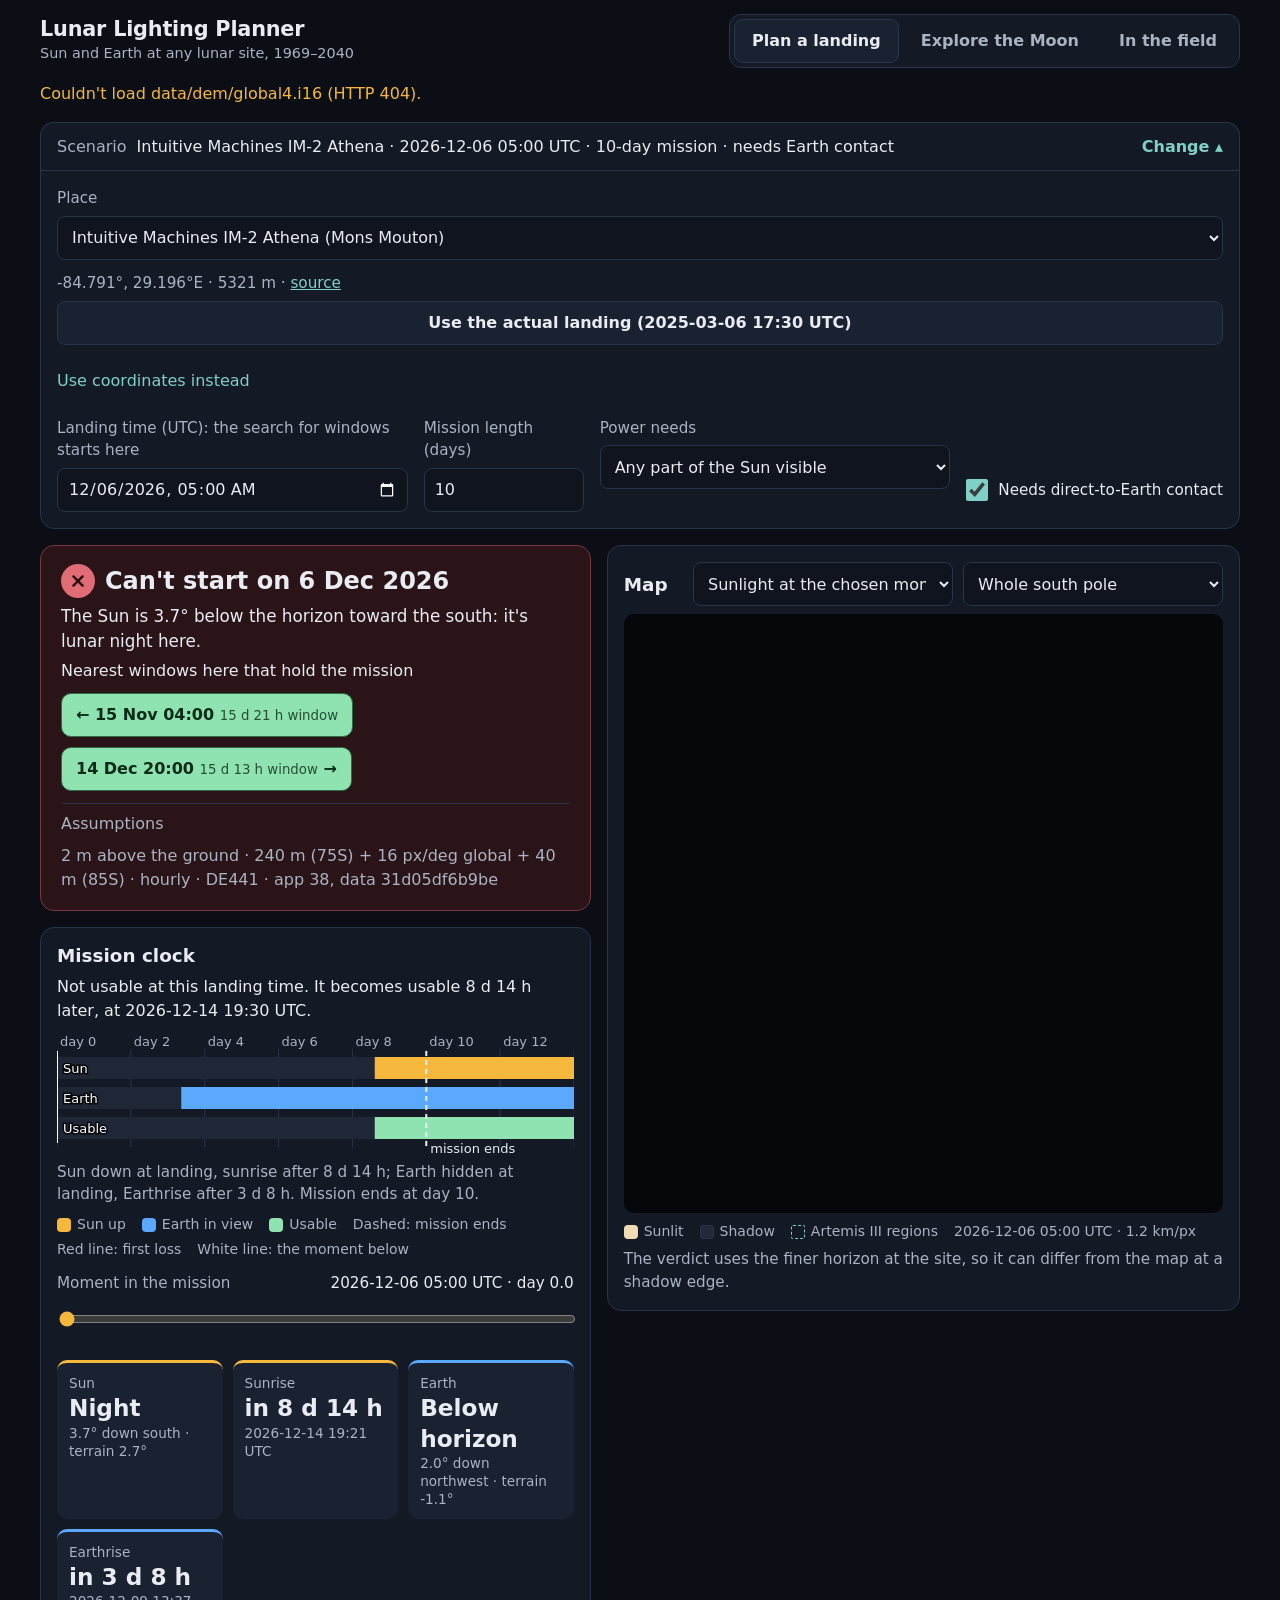
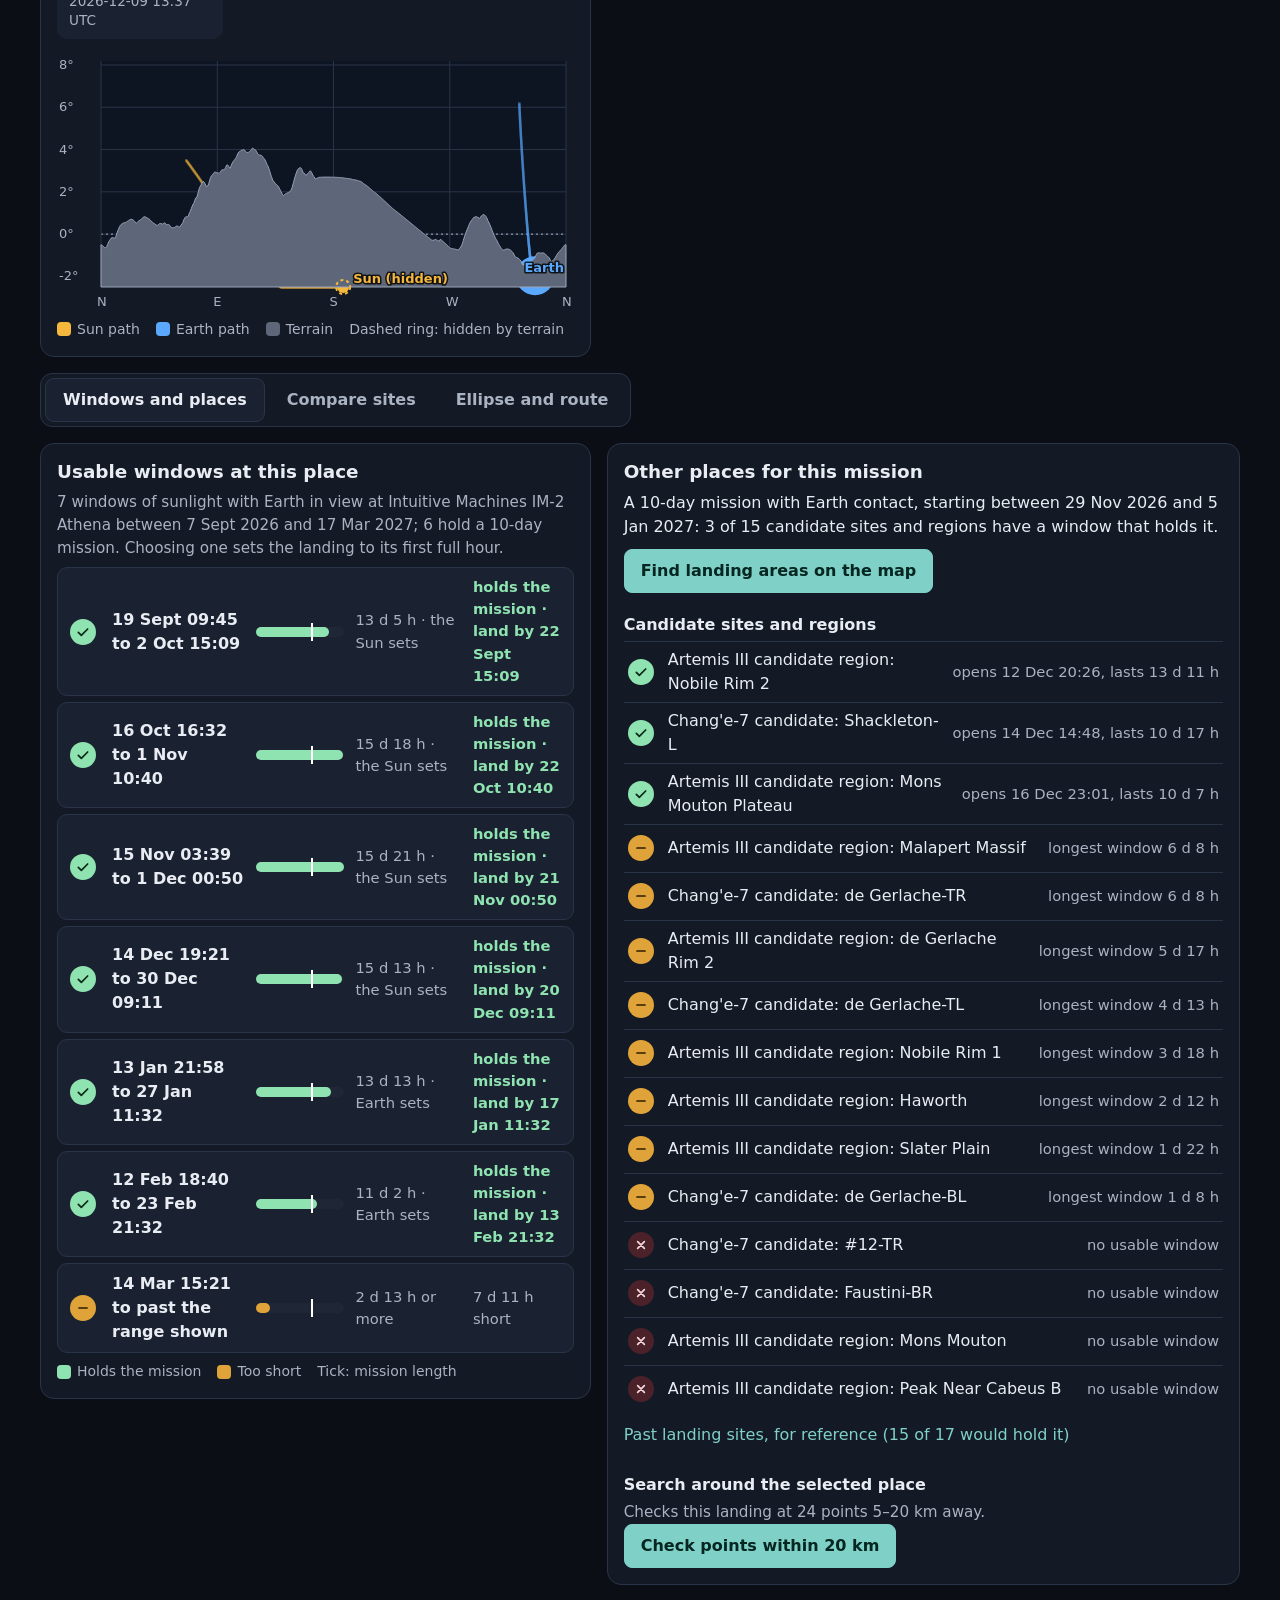
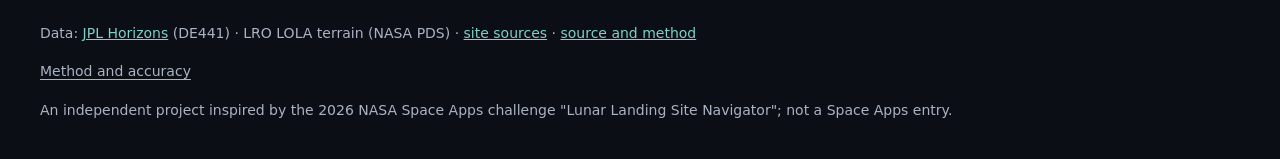
==== commit 3aa64380: "Place first, then date; the site's own windows ahead of other places The scenario asks for the place" ====
--- a/index.html
+++ b/index.html
@@ -5,7 +5,7 @@
 <meta name="viewport" content="width=device-width, initial-scale=1">
 <title>Lunar Lighting Planner</title>
 <meta name="description" content="Plan a Moon landing around sunlight and Earth contact, or explore how light moves across the lunar south pole. Real JPL Horizons and LRO LOLA data, 1969-2040.">
-<link rel="stylesheet" href="style.css?v=37">
+<link rel="stylesheet" href="style.css?v=38">
 </head>
 <body>
 <a class="skip" href="#main">Skip to content</a>
@@ -28,6 +28,25 @@
   <details id="pScen" class="scenwrap" open>
   <summary><span class="sumlabel">Scenario</span> <span id="pScenSum"></span> <span class="edit">Change</span></summary>
   <form class="scenario" onsubmit="return false" aria-label="Landing scenario">
+    <div class="field wide-f">
+      <label for="pSite">Place</label>
+      <select id="pSite"></select>
+      <p id="pSiteInfo" class="hint"></p>
+      <button id="pActual" type="button" class="btn" hidden></button>
+    </div>
+    <details class="custom">
+      <summary>Use coordinates instead</summary>
+      <div class="coords">
+        <div class="field small-f"><label for="pLat">Latitude (°)</label><input id="pLat" type="number" step="0.001" min="-90" max="90" inputmode="decimal"></div>
+        <div class="field small-f"><label for="pLon">Longitude (°E)</label><input id="pLon" type="number" step="0.001" min="-180" max="360" inputmode="decimal"></div>
+        <button id="pGo" type="button" class="btn">Use this point</button>
+      </div>
+      <p class="hint">Or click the map. Defaults are examples, not NASA or CLPS requirements.</p>
+    </details>
+    <div class="field">
+      <label for="pLand">Landing time (UTC): the search for windows starts here</label>
+      <input id="pLand" type="datetime-local" step="60">
+    </div>
     <div class="field small-f">
       <label for="pDur">Mission length (days)</label>
       <input id="pDur" type="number" min="1" max="60" step="1" inputmode="numeric">
@@ -41,25 +60,6 @@
       </select>
     </div>
     <label class="check" for="pEarth"><input id="pEarth" type="checkbox"> Needs direct-to-Earth contact</label>
-    <div class="field">
-      <label for="pLand">Landing time (UTC): also where the search starts</label>
-      <input id="pLand" type="datetime-local" step="60">
-    </div>
-    <div class="field wide-f">
-      <label for="pSite">Place (or choose one from the results below)</label>
-      <select id="pSite"></select>
-      <p id="pSiteInfo" class="hint"></p>
-      <button id="pActual" type="button" class="btn" hidden></button>
-    </div>
-    <details class="custom">
-      <summary>Use coordinates instead</summary>
-      <div class="coords">
-        <div class="field small-f"><label for="pLat">Latitude (°)</label><input id="pLat" type="number" step="0.001" min="-90" max="90" inputmode="decimal"></div>
-        <div class="field small-f"><label for="pLon">Longitude (°E)</label><input id="pLon" type="number" step="0.001" min="-180" max="360" inputmode="decimal"></div>
-        <button id="pGo" type="button" class="btn">Use this point</button>
-      </div>
-      <p class="hint">Or click the map. Defaults are examples, not NASA or CLPS requirements.</p>
-    </details>
   </form>
   </details>
 
@@ -122,14 +122,20 @@
   </div>
 
   <nav class="modes sub" role="tablist" aria-label="More for this mission">
-    <button type="button" role="tab" id="ptPlaces" aria-controls="ppPlaces" aria-selected="true">Places and windows</button>
+    <button type="button" role="tab" id="ptPlaces" aria-controls="ppPlaces" aria-selected="true">Windows and places</button>
     <button type="button" role="tab" id="ptCompare" aria-controls="ppCompare" aria-selected="false" tabindex="-1">Compare sites</button>
     <button type="button" role="tab" id="ptTools" aria-controls="ppTools" aria-selected="false" tabindex="-1">Ellipse and route</button>
   </nav>
 
   <div id="ppPlaces" role="tabpanel" aria-labelledby="ptPlaces" class="two">
+    <section class="panel" aria-labelledby="hWins">
+      <h2 id="hWins">Usable windows at this place</h2>
+      <p id="pWinsLead" class="hint"></p>
+      <ol id="pWins" class="wins"></ol>
+      <p class="legend"><span class="li"><span class="key full"></span>Holds the mission</span><span class="li"><span class="key short"></span>Too short</span><span class="li">Tick: mission length</span></p>
+    </section>
     <section class="panel" aria-labelledby="hOthers" id="pOthersBox">
-      <h2 id="hOthers">Where this mission fits</h2>
+      <h2 id="hOthers">Other places for this mission</h2>
       <p id="pOthersLead" class="lead"></p>
       <button id="pFind" type="button" class="btn primary">Find landing areas on the map</button>
       <h3>Candidate sites and regions</h3>
@@ -139,12 +145,6 @@
       <p id="pNearNote" class="hint"></p>
       <button id="pNearBtn" type="button" class="btn primary">Check points within 20 km</button>
       <div id="pNear"></div>
-    </section>
-    <section class="panel" aria-labelledby="hWins">
-      <h2 id="hWins">Usable windows at this place</h2>
-      <p id="pWinsLead" class="hint"></p>
-      <ol id="pWins" class="wins"></ol>
-      <p class="legend"><span class="li"><span class="key full"></span>Holds the mission</span><span class="li"><span class="key short"></span>Too short</span><span class="li">Tick: mission length</span></p>
     </section>
   </div>
 
@@ -353,28 +353,28 @@
 <script type="importmap">
 {
  "imports": {
-  "./core.js": "./core.js?v=37",
-  "./dem.js": "./dem.js?v=37",
-  "./ephem.js": "./ephem.js?v=37",
-  "./explore.js": "./explore.js?v=37",
-  "./export.js": "./export.js?v=37",
-  "./field.js": "./field.js?v=37",
-  "./pair.js": "./pair.js?v=37",
-  "./globe-math.js": "./globe-math.js?v=37",
-  "./globe.js": "./globe.js?v=37",
-  "./horizon.js": "./horizon.js?v=37",
-  "./landing.js": "./landing.js?v=37",
-  "./mission.js": "./mission.js?v=37",
-  "./route.js": "./route.js?v=37",
-  "./litmap.js": "./litmap.js?v=37",
-  "./planner.js": "./planner.js?v=37",
-  "./shadow.js": "./shadow.js?v=37",
-  "./sky.js": "./sky.js?v=37",
-  "./suit.js": "./suit.js?v=37",
-  "./windows.js": "./windows.js?v=37"
+  "./core.js": "./core.js?v=38",
+  "./dem.js": "./dem.js?v=38",
+  "./ephem.js": "./ephem.js?v=38",
+  "./explore.js": "./explore.js?v=38",
+  "./export.js": "./export.js?v=38",
+  "./field.js": "./field.js?v=38",
+  "./pair.js": "./pair.js?v=38",
+  "./globe-math.js": "./globe-math.js?v=38",
+  "./globe.js": "./globe.js?v=38",
+  "./horizon.js": "./horizon.js?v=38",
+  "./landing.js": "./landing.js?v=38",
+  "./mission.js": "./mission.js?v=38",
+  "./route.js": "./route.js?v=38",
+  "./litmap.js": "./litmap.js?v=38",
+  "./planner.js": "./planner.js?v=38",
+  "./shadow.js": "./shadow.js?v=38",
+  "./sky.js": "./sky.js?v=38",
+  "./suit.js": "./suit.js?v=38",
+  "./windows.js": "./windows.js?v=38"
  }
 }
 </script>
-<script type="module" src="app.js?v=37"></script>
+<script type="module" src="app.js?v=38"></script>
 </body>
 </html>
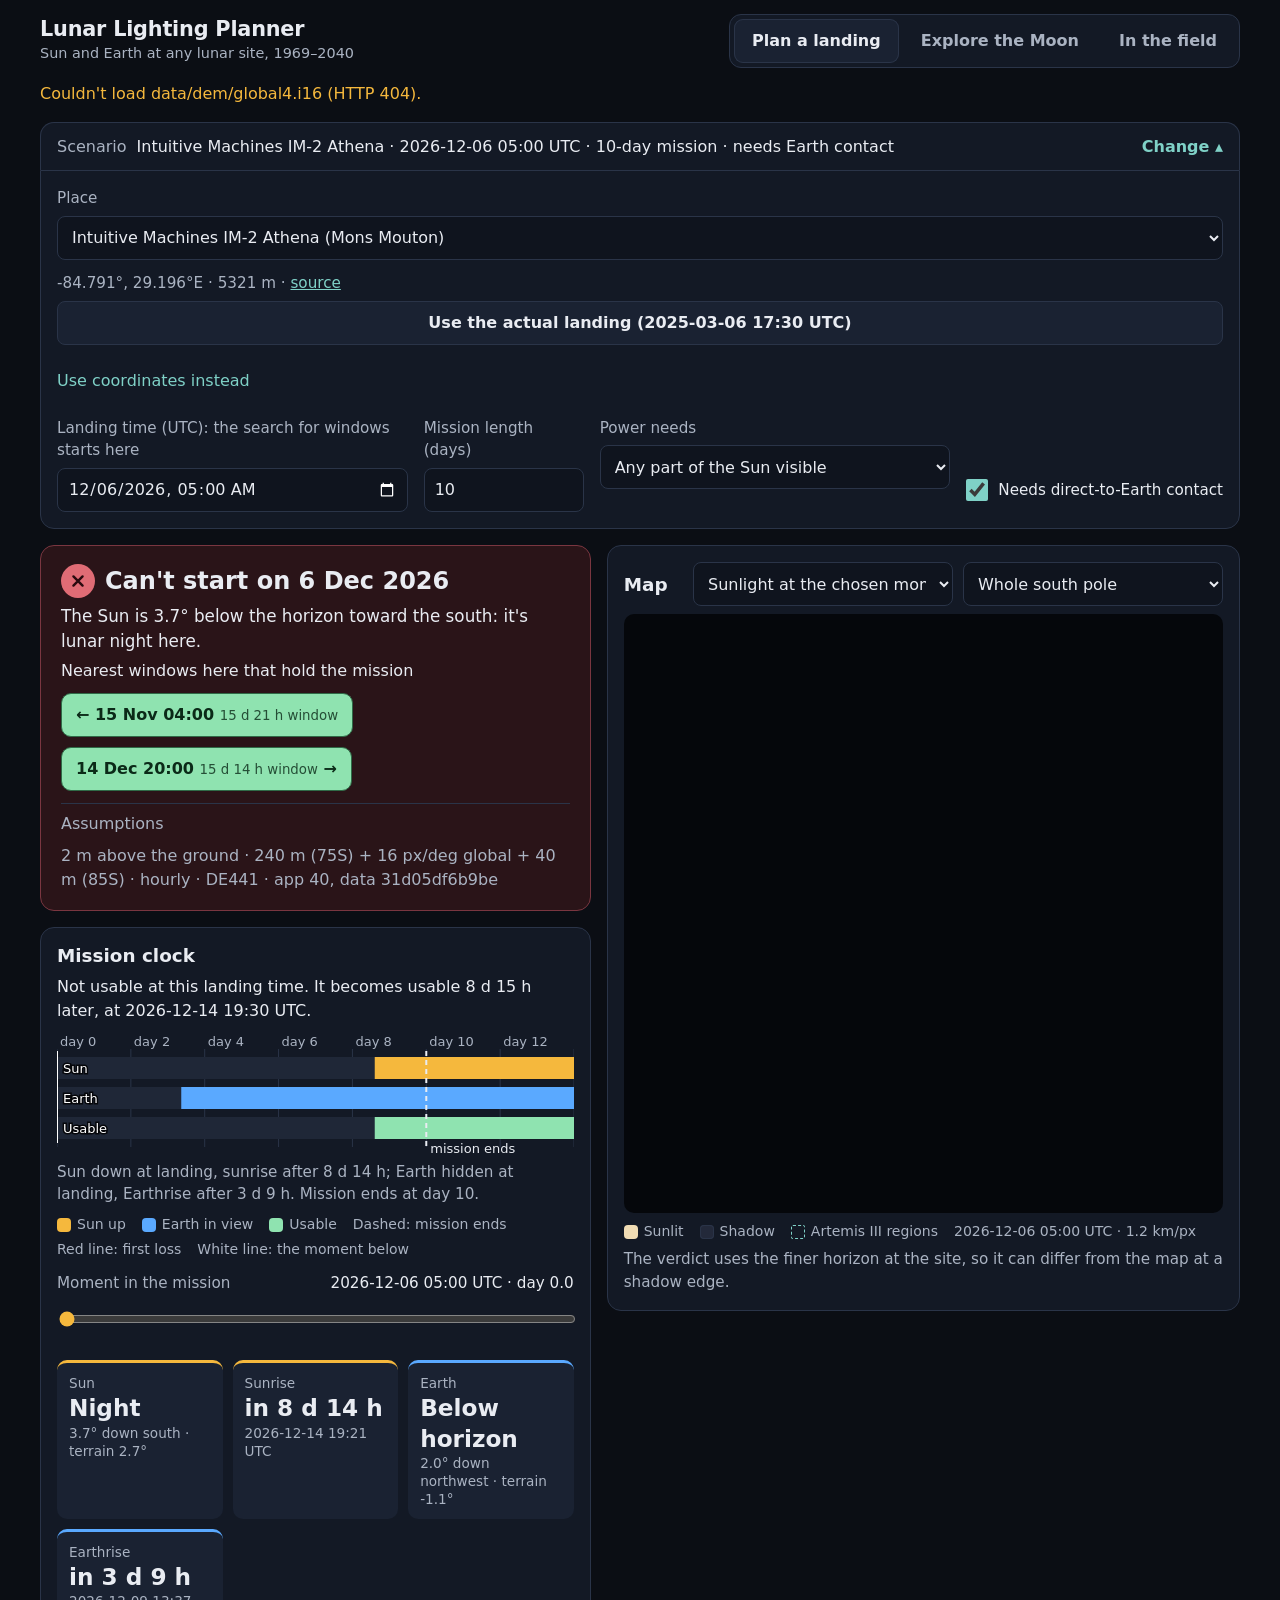
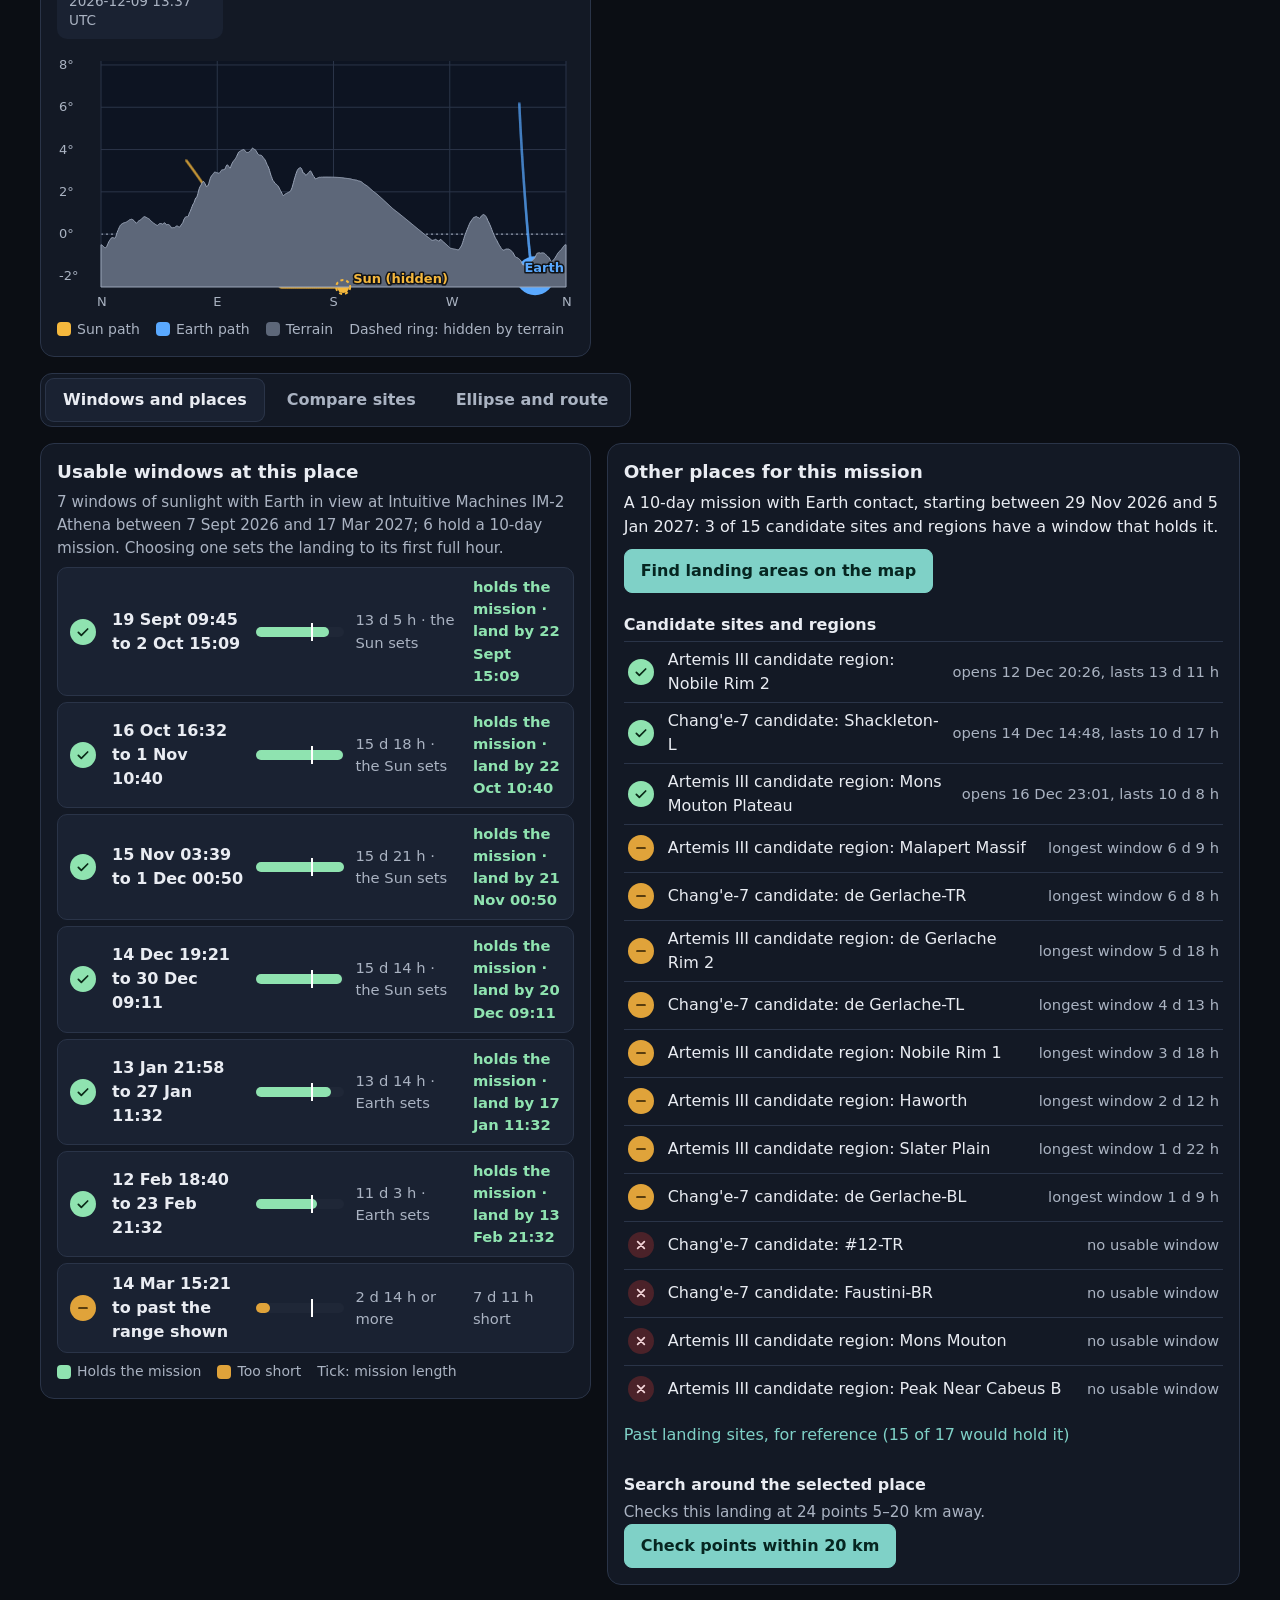
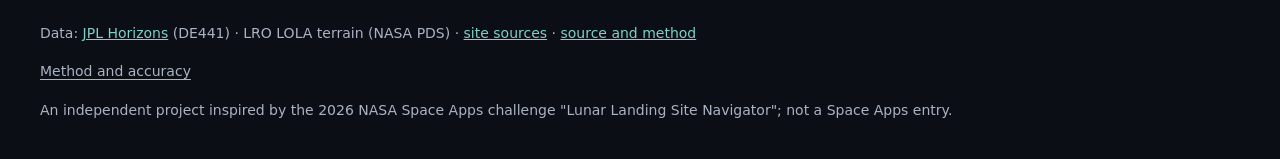
==== commit 577d5644: "Measured speed and precision; workers run whole shares; interpolated loss time; Lean proofs - Shadow" ====
--- a/index.html
+++ b/index.html
@@ -5,7 +5,7 @@
 <meta name="viewport" content="width=device-width, initial-scale=1">
 <title>Lunar Lighting Planner</title>
 <meta name="description" content="Plan a Moon landing around sunlight and Earth contact, or explore how light moves across the lunar south pole. Real JPL Horizons and LRO LOLA data, 1969-2040.">
-<link rel="stylesheet" href="style.css?v=38">
+<link rel="stylesheet" href="style.css?v=40">
 </head>
 <body>
 <a class="skip" href="#main">Skip to content</a>
@@ -353,28 +353,28 @@
 <script type="importmap">
 {
  "imports": {
-  "./core.js": "./core.js?v=38",
-  "./dem.js": "./dem.js?v=38",
-  "./ephem.js": "./ephem.js?v=38",
-  "./explore.js": "./explore.js?v=38",
-  "./export.js": "./export.js?v=38",
-  "./field.js": "./field.js?v=38",
-  "./pair.js": "./pair.js?v=38",
-  "./globe-math.js": "./globe-math.js?v=38",
-  "./globe.js": "./globe.js?v=38",
-  "./horizon.js": "./horizon.js?v=38",
-  "./landing.js": "./landing.js?v=38",
-  "./mission.js": "./mission.js?v=38",
-  "./route.js": "./route.js?v=38",
-  "./litmap.js": "./litmap.js?v=38",
-  "./planner.js": "./planner.js?v=38",
-  "./shadow.js": "./shadow.js?v=38",
-  "./sky.js": "./sky.js?v=38",
-  "./suit.js": "./suit.js?v=38",
-  "./windows.js": "./windows.js?v=38"
+  "./core.js": "./core.js?v=40",
+  "./dem.js": "./dem.js?v=40",
+  "./ephem.js": "./ephem.js?v=40",
+  "./explore.js": "./explore.js?v=40",
+  "./export.js": "./export.js?v=40",
+  "./field.js": "./field.js?v=40",
+  "./pair.js": "./pair.js?v=40",
+  "./globe-math.js": "./globe-math.js?v=40",
+  "./globe.js": "./globe.js?v=40",
+  "./horizon.js": "./horizon.js?v=40",
+  "./landing.js": "./landing.js?v=40",
+  "./mission.js": "./mission.js?v=40",
+  "./route.js": "./route.js?v=40",
+  "./litmap.js": "./litmap.js?v=40",
+  "./planner.js": "./planner.js?v=40",
+  "./shadow.js": "./shadow.js?v=40",
+  "./sky.js": "./sky.js?v=40",
+  "./suit.js": "./suit.js?v=40",
+  "./windows.js": "./windows.js?v=40"
  }
 }
 </script>
-<script type="module" src="app.js?v=38"></script>
+<script type="module" src="app.js?v=40"></script>
 </body>
 </html>
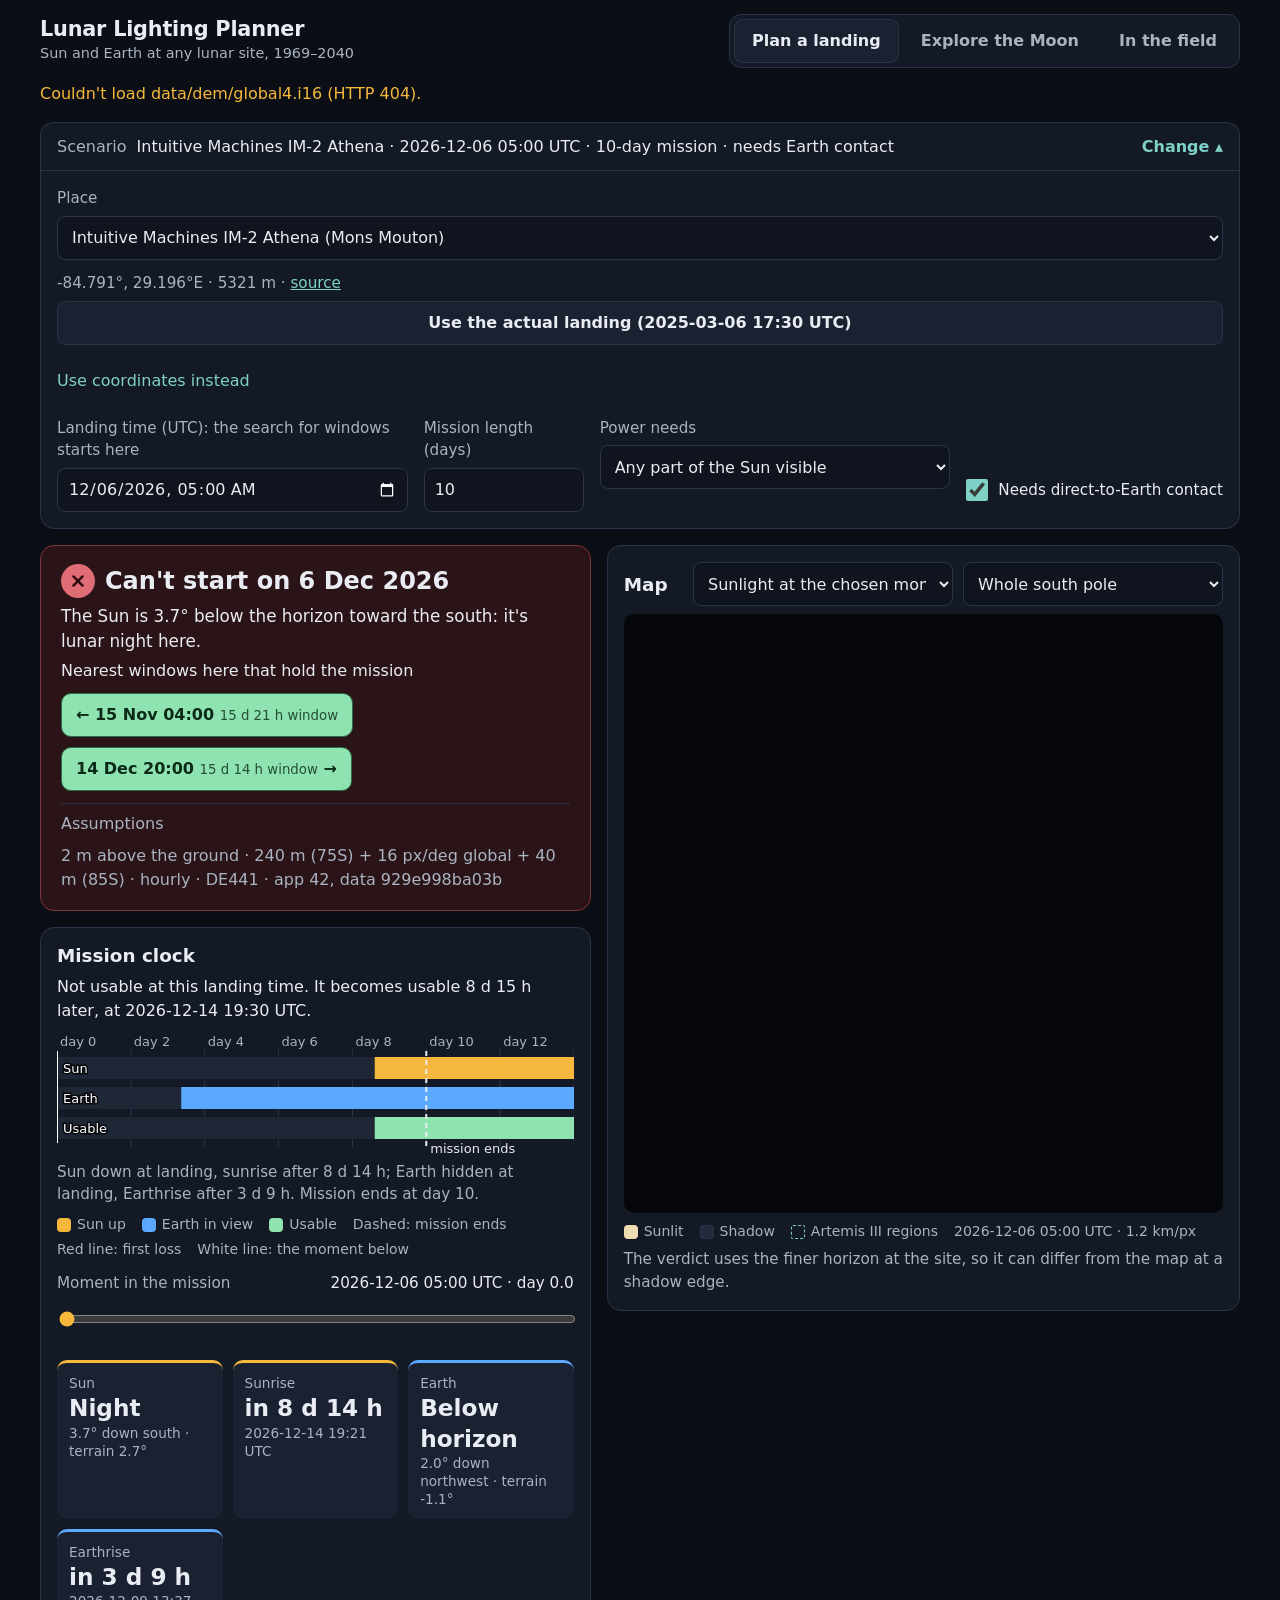
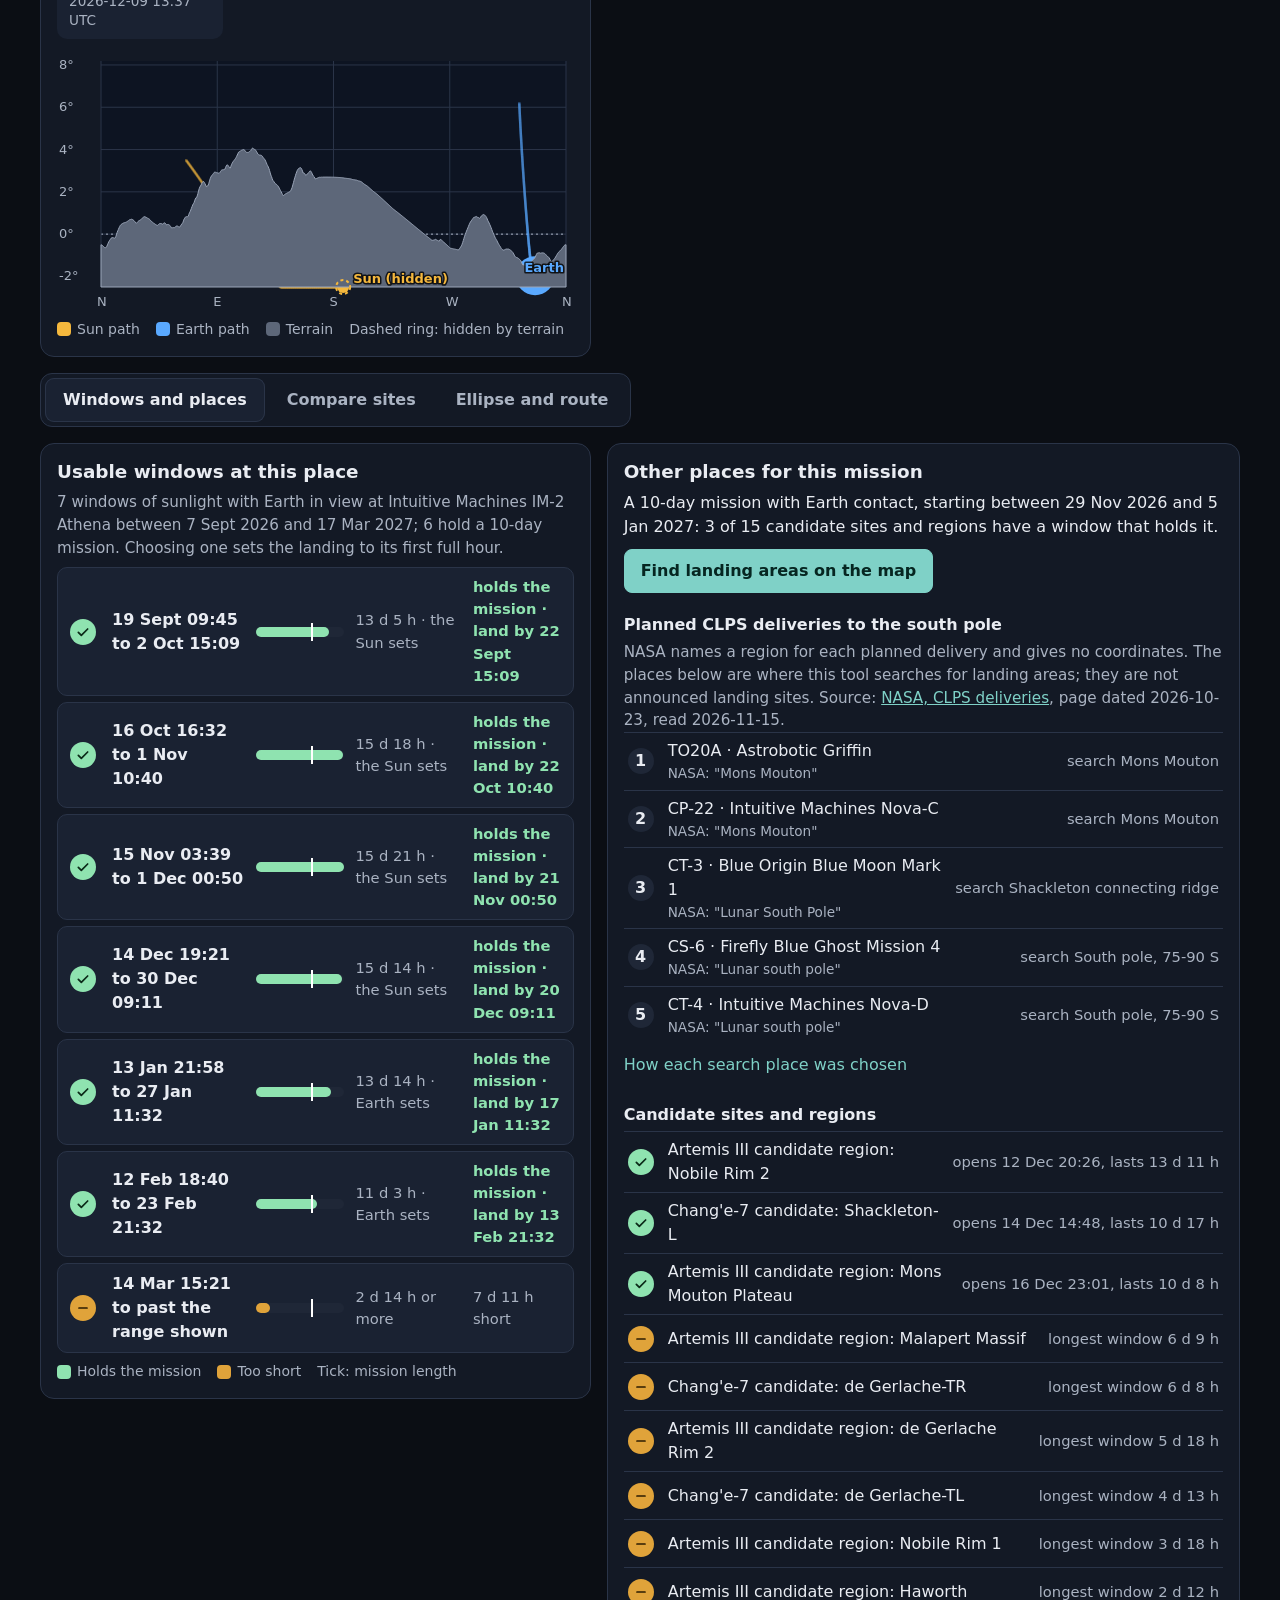
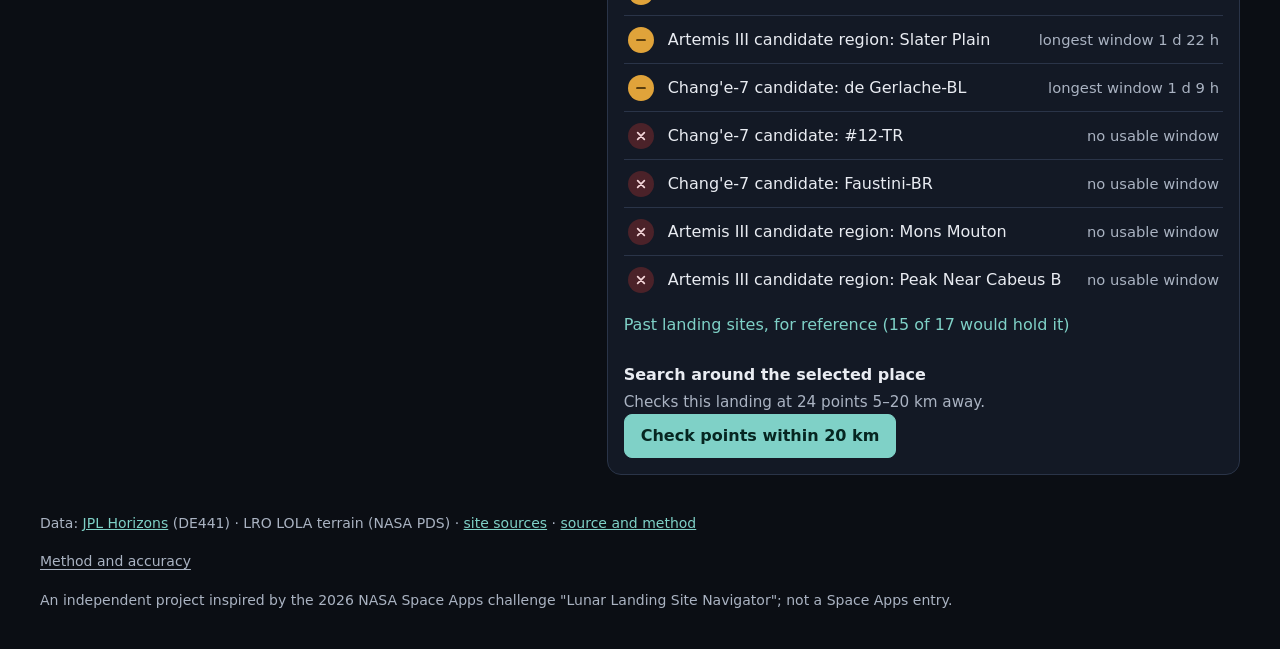
==== commit 6b7cf592: "South-pole area method for CLPS: delivery table, sunlight and Earth statistics, regions comparison -" ====
--- a/index.html
+++ b/index.html
@@ -5,7 +5,7 @@
 <meta name="viewport" content="width=device-width, initial-scale=1">
 <title>Lunar Lighting Planner</title>
 <meta name="description" content="Plan a Moon landing around sunlight and Earth contact, or explore how light moves across the lunar south pole. Real JPL Horizons and LRO LOLA data, 1969-2040.">
-<link rel="stylesheet" href="style.css?v=40">
+<link rel="stylesheet" href="style.css?v=42">
 </head>
 <body>
 <a class="skip" href="#main">Skip to content</a>
@@ -99,7 +99,7 @@
         <h2 id="hMap">Map</h2>
         <div class="row tight">
           <label class="sr-only" for="pLayer">What the map shows</label>
-          <select id="pLayer"><option value="sun">Sunlight at the chosen moment</option><option value="land">Landing areas for this mission</option><option value="left">Where this landing holds the mission</option></select>
+          <select id="pLayer"><option value="sun">Sunlight at the chosen moment</option><option value="land">Landing areas for this mission</option><option value="left">Where this landing holds the mission</option><option value="share">Sunlight: share of the period</option><option value="contact">Earth contact: share of the period</option><option value="sunel">Sun elevation while lit</option></select>
           <label class="sr-only" for="pZoom">Map view</label>
           <select id="pZoom"><option value="pole">Whole south pole</option><option value="site">Around the site (240 m)</option><option value="close">Close-up (40 m)</option></select>
         </div>
@@ -110,9 +110,14 @@
         <canvas id="pMap" class="map" role="img" aria-label="Lit-terrain map of the lunar south pole at the chosen time"></canvas>
         <p class="legend" id="pLegSun"><span class="li"><span class="key lit"></span>Sunlit</span><span class="li"><span class="key shade"></span>Shadow</span><span class="li"><span class="key box"></span>Artemis III regions</span><span class="li"><output id="pMapWhen"></output>&nbsp;·&nbsp;<span id="pMapRes">1.2 km</span>/px</span></p>
         <p class="legend" id="pLegLand" hidden><span class="li"><span class="key pad"></span>Landing area</span><span class="li"><span class="key full"></span><span id="pLegFull">Window holds the mission</span></span><span class="li"><span class="key short"></span><span id="pLegShort">Usable, too short</span></span><span class="li"><span class="key cant"></span><span id="pLegNone">Never usable</span></span><span class="li"><span class="key stripes"></span>Too steep</span><span class="li"><span class="key dots"></span>Too close to call</span><span class="li">Dots: catalogue places</span></p>
+        <p class="legend" id="pLegStat" hidden><span class="li"><span id="pLegLo"></span><span class="ramp" id="pRamp"></span><span id="pLegHi"></span></span><span class="li" id="pLegWhat"></span><span class="li">Letters: landing areas</span></p>
         <div id="pBest" hidden>
           <p id="pBestText" class="lead" aria-live="polite"></p>
-          <ol id="pAreas" class="rows" aria-label="Landing areas found, largest first"></ol>
+          <div class="row tight">
+            <label class="inline" for="pPeriod">Period <select id="pPeriod"><option value="span">The search span, every 4 hours</option><option value="year">A year from the search start, every 12 hours</option></select></label>
+            <label class="inline" for="pSort">List areas by <select id="pSort"><option value="size">size</option><option value="window">longest window</option><option value="sun">sunlight</option><option value="earth">Earth contact</option></select></label>
+          </div>
+          <ol id="pAreas" class="rows" aria-label="Landing areas found"></ol>
           <p id="pBestNote" class="hint"></p>
         </div>
         <p id="pZoomNote" class="hint" hidden>The 40 m terrain covers 85–90°S; this place is outside it, so the map shows the 240 m view.</p>
@@ -138,6 +143,10 @@
       <h2 id="hOthers">Other places for this mission</h2>
       <p id="pOthersLead" class="lead"></p>
       <button id="pFind" type="button" class="btn primary">Find landing areas on the map</button>
+      <h3>Planned CLPS deliveries to the south pole</h3>
+      <p id="pClpsNote" class="hint"></p>
+      <ul id="pClps" class="rows"></ul>
+      <details><summary>How each search place was chosen</summary><ul id="pClpsBasis" class="basis"></ul></details>
       <h3>Candidate sites and regions</h3>
       <ul id="pOthers" class="rows"></ul>
       <details><summary id="pPastSum">Past landing sites, for reference</summary><ul id="pOthersMore" class="rows"></ul></details>
@@ -161,6 +170,12 @@
       <canvas id="pCmp" role="img" aria-label="Sun, Earth and usable time at several sites on one time axis"></canvas>
       <p class="legend"><span class="li"><span class="key sunk"></span>Sun</span><span class="li"><span class="key earthk"></span>Earth</span><span class="li"><span class="key full"></span><span id="pCmpNeed"></span></span><span class="li">Outline: best window</span><span class="li">Tick: mission length</span><span class="li">Dashed: selected landing</span></p>
       <div class="tablewrap"><table id="pCmpTable" class="cmp"><thead><tr><th scope="col">Site</th><th scope="col">Best window</th><th scope="col">Lasts</th><th scope="col">Closed by</th><th scope="col">Holds the mission</th></tr></thead><tbody></tbody></table></div>
+    </section>
+    <section class="panel" aria-labelledby="hClps">
+      <h2 id="hClps">CLPS regions compared</h2>
+      <p class="hint" id="pClpsLead"></p>
+      <div class="row"><button id="pClpsRun" type="button" class="btn primary">Compare the regions</button><span id="pClpsStatus" class="hint" role="status"></span></div>
+      <div class="tablewrap"><table id="pClpsTable" class="cmp"><caption class="sr-only">The largest landing area in each region NASA names for a planned south-pole delivery</caption><thead><tr><th scope="col">Region searched</th><th scope="col">Deliveries</th><th scope="col">Landing areas</th><th scope="col">Largest area</th><th scope="col">Its window</th><th scope="col">Sunlight there</th><th scope="col">Earth contact there</th><th scope="col">Longest night there</th></tr></thead><tbody></tbody></table></div>
     </section>
     <details class="panel fold" id="pAll">
       <summary><h2>All sites, all windows</h2></summary>
@@ -353,28 +368,28 @@
 <script type="importmap">
 {
  "imports": {
-  "./core.js": "./core.js?v=40",
-  "./dem.js": "./dem.js?v=40",
-  "./ephem.js": "./ephem.js?v=40",
-  "./explore.js": "./explore.js?v=40",
-  "./export.js": "./export.js?v=40",
-  "./field.js": "./field.js?v=40",
-  "./pair.js": "./pair.js?v=40",
-  "./globe-math.js": "./globe-math.js?v=40",
-  "./globe.js": "./globe.js?v=40",
-  "./horizon.js": "./horizon.js?v=40",
-  "./landing.js": "./landing.js?v=40",
-  "./mission.js": "./mission.js?v=40",
-  "./route.js": "./route.js?v=40",
-  "./litmap.js": "./litmap.js?v=40",
-  "./planner.js": "./planner.js?v=40",
-  "./shadow.js": "./shadow.js?v=40",
-  "./sky.js": "./sky.js?v=40",
-  "./suit.js": "./suit.js?v=40",
-  "./windows.js": "./windows.js?v=40"
+  "./core.js": "./core.js?v=42",
+  "./dem.js": "./dem.js?v=42",
+  "./ephem.js": "./ephem.js?v=42",
+  "./explore.js": "./explore.js?v=42",
+  "./export.js": "./export.js?v=42",
+  "./field.js": "./field.js?v=42",
+  "./pair.js": "./pair.js?v=42",
+  "./globe-math.js": "./globe-math.js?v=42",
+  "./globe.js": "./globe.js?v=42",
+  "./horizon.js": "./horizon.js?v=42",
+  "./landing.js": "./landing.js?v=42",
+  "./mission.js": "./mission.js?v=42",
+  "./route.js": "./route.js?v=42",
+  "./litmap.js": "./litmap.js?v=42",
+  "./planner.js": "./planner.js?v=42",
+  "./shadow.js": "./shadow.js?v=42",
+  "./sky.js": "./sky.js?v=42",
+  "./suit.js": "./suit.js?v=42",
+  "./windows.js": "./windows.js?v=42"
  }
 }
 </script>
-<script type="module" src="app.js?v=40"></script>
+<script type="module" src="app.js?v=42"></script>
 </body>
 </html>
--- a/style.css
+++ b/style.css
@@ -95,6 +95,9 @@
 .modes.sub { align-self: flex-start; flex-wrap: wrap; }
 .two { display: grid; grid-template-columns: minmax(0, 1fr) minmax(0, 1.15fr); gap: var(--gap); align-items: start; }
 .rows { list-style: none; margin: 0; padding: 0; }
+.siteRow .stt { display: block; color: var(--muted); font-size: 0.85rem; font-weight: 400; }
+.ramp { display: inline-block; width: 120px; height: 12px; border-radius: 3px; margin: 0 8px; box-shadow: inset 0 0 0 1px var(--line); }
+.basis { margin: 6px 0 0; padding-left: 18px; color: var(--muted); font-size: 0.9rem; }
 .siteRow { width: 100%; min-height: 48px; display: grid; grid-template-columns: 30px minmax(0, 1fr) auto; gap: 10px; align-items: center; text-align: left; background: transparent; border: 0; border-top: 1px solid var(--line); padding: 6px 4px; cursor: pointer; font: inherit; color: var(--text); }
 .siteRow:hover { background: var(--raised); }
 .siteRow .rs { color: var(--muted); font-size: 0.92rem; text-align: right; }
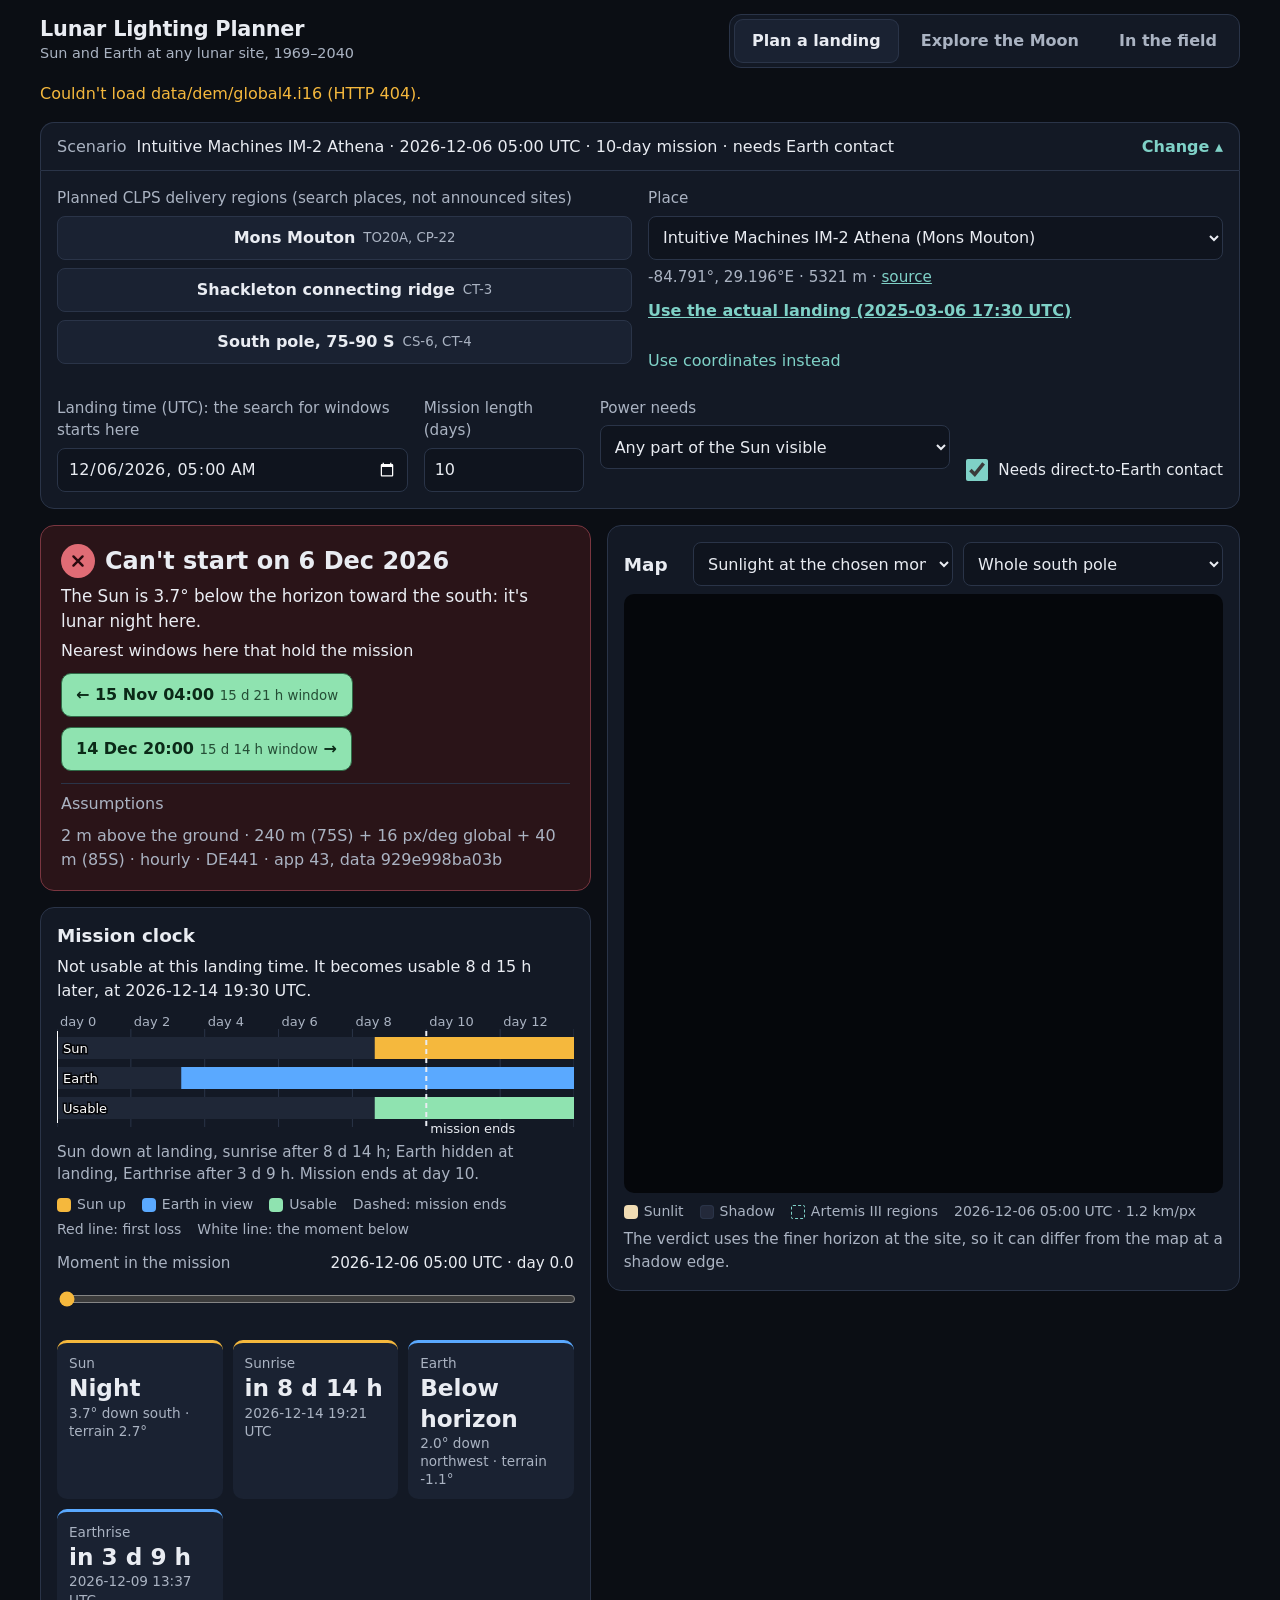
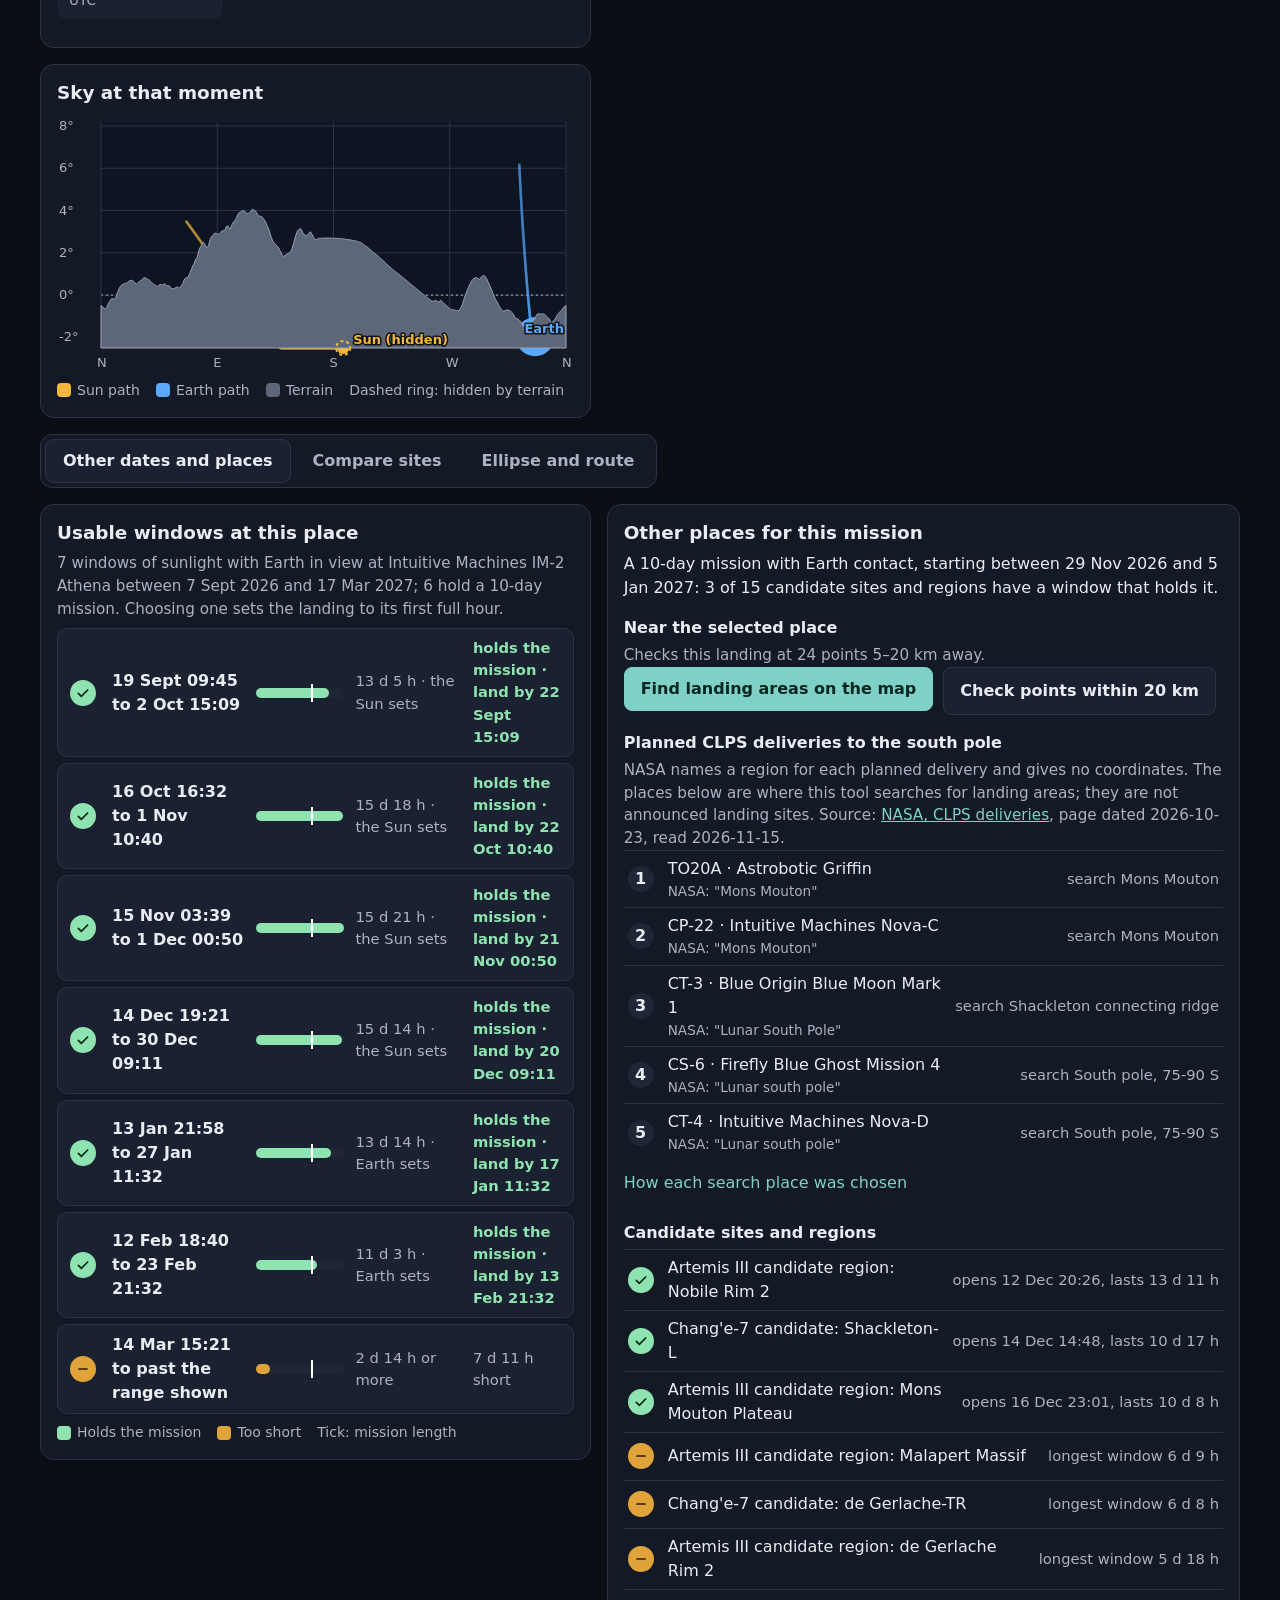
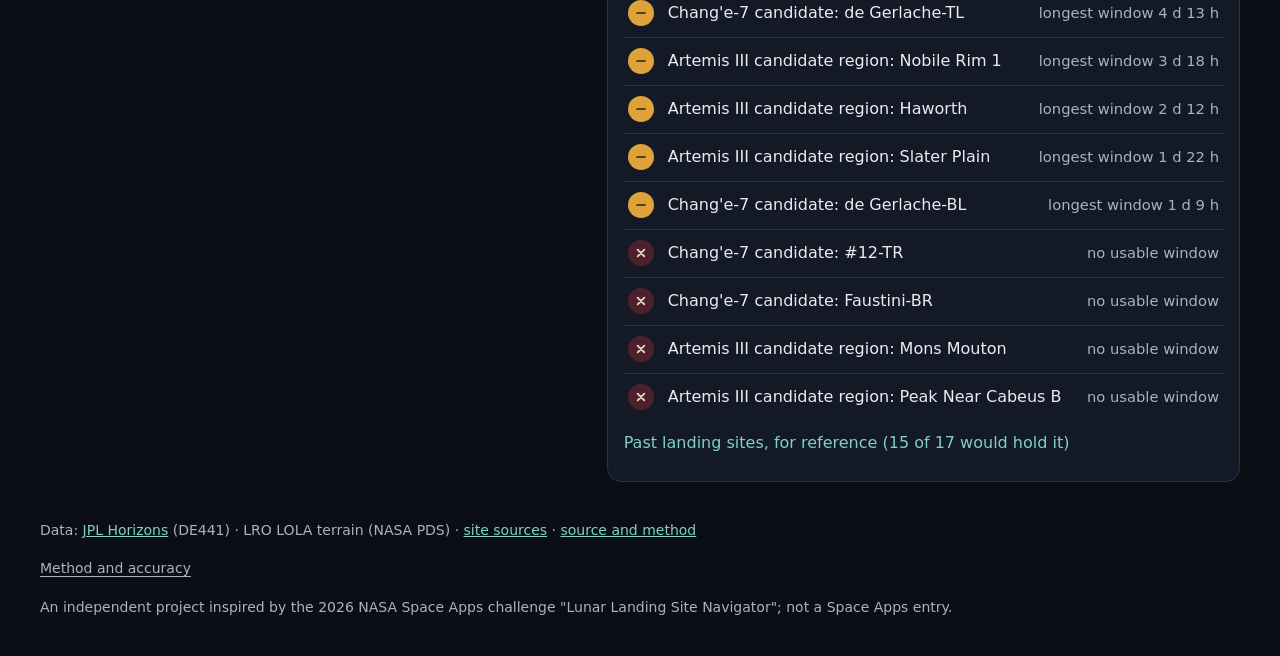
==== commit e95cb994: "Order the page by the planning questions: CLPS regions first, map under the clock, grouped map menu " ====
--- a/index.html
+++ b/index.html
@@ -5,7 +5,7 @@
 <meta name="viewport" content="width=device-width, initial-scale=1">
 <title>Lunar Lighting Planner</title>
 <meta name="description" content="Plan a Moon landing around sunlight and Earth contact, or explore how light moves across the lunar south pole. Real JPL Horizons and LRO LOLA data, 1969-2040.">
-<link rel="stylesheet" href="style.css?v=42">
+<link rel="stylesheet" href="style.css?v=43">
 </head>
 <body>
 <a class="skip" href="#main">Skip to content</a>
@@ -28,12 +28,14 @@
   <details id="pScen" class="scenwrap" open>
   <summary><span class="sumlabel">Scenario</span> <span id="pScenSum"></span> <span class="edit">Change</span></summary>
   <form class="scenario" onsubmit="return false" aria-label="Landing scenario">
-    <div class="field wide-f">
+    <div class="field half">
+      <span class="cap" id="pRegCap">Planned CLPS delivery regions (search places, not announced sites)</span>
+      <div id="pRegions" class="regions" role="group" aria-labelledby="pRegCap"></div>
+    </div>
+    <div class="field half">
       <label for="pSite">Place</label>
       <select id="pSite"></select>
-      <p id="pSiteInfo" class="hint"></p>
-      <button id="pActual" type="button" class="btn" hidden></button>
-    </div>
+      <div class="siteline"><p id="pSiteInfo" class="hint"></p><button id="pActual" type="button" class="link" hidden></button></div>
     <details class="custom">
       <summary>Use coordinates instead</summary>
       <div class="coords">
@@ -43,6 +45,7 @@
       </div>
       <p class="hint">Or click the map. Defaults are examples, not NASA or CLPS requirements.</p>
     </details>
+    </div>
     <div class="field">
       <label for="pLand">Landing time (UTC): the search for windows starts here</label>
       <input id="pLand" type="datetime-local" step="60">
@@ -63,8 +66,7 @@
   </form>
   </details>
 
-  <div class="two">
-    <div class="col">
+  <div class="two main">
     <section id="pVerdict" class="verdict" aria-live="polite">
       <p id="pNotice" class="note" hidden></p>
       <h2 id="pVerdictTitle" tabindex="-1"></h2>
@@ -81,7 +83,7 @@
         </div>
       </details>
     </section>
-    <section class="panel" aria-labelledby="hClock">
+    <section class="panel" id="pClockBox" aria-labelledby="hClock">
       <h2 id="hClock">Mission clock</h2>
       <p id="pClockLead" class="lead" aria-live="polite"></p>
       <canvas id="pTimeline" role="img" aria-label="Sun and Earth visibility from landing through the mission"></canvas>
@@ -90,16 +92,13 @@
       <label for="pMapTime" class="slider">Moment in the mission <output id="pMapLabel"></output></label>
     <input id="pMapTime" type="range" min="0" step="1" value="0">
     <div id="pTiles" class="tiles" aria-live="polite"></div>
-    <canvas id="pSky" role="img" aria-label="Sky all the way round the site, with the Sun and Earth"></canvas>
-    <p class="legend"><span class="li"><span class="key sunk"></span>Sun path</span><span class="li"><span class="key earthk"></span>Earth path</span><span class="li"><span class="key terr"></span>Terrain</span><span class="li">Dashed ring: hidden by terrain</span></p>
-    </section>
-    </div>
-    <section class="panel" aria-labelledby="hMap">
+    </section>
+    <section class="panel" id="pMapBox" aria-labelledby="hMap">
       <div class="panelhead">
         <h2 id="hMap">Map</h2>
         <div class="row tight">
           <label class="sr-only" for="pLayer">What the map shows</label>
-          <select id="pLayer"><option value="sun">Sunlight at the chosen moment</option><option value="land">Landing areas for this mission</option><option value="left">Where this landing holds the mission</option><option value="share">Sunlight: share of the period</option><option value="contact">Earth contact: share of the period</option><option value="sunel">Sun elevation while lit</option></select>
+          <select id="pLayer"><optgroup label="At the chosen moment"><option value="sun">Sunlight at the chosen moment</option></optgroup><optgroup label="For this mission"><option value="land">Landing areas for this mission</option><option value="left">Where this landing holds the mission</option></optgroup><optgroup label="Over the period"><option value="share">Sunlight: share of the period</option><option value="contact">Earth contact: share of the period</option><option value="sunel">Sun elevation while lit</option></optgroup></select>
           <label class="sr-only" for="pZoom">Map view</label>
           <select id="pZoom"><option value="pole">Whole south pole</option><option value="site">Around the site (240 m)</option><option value="close">Close-up (40 m)</option></select>
         </div>
@@ -124,10 +123,15 @@
         <p class="hint">The verdict uses the finer horizon at the site, so it can differ from the map at a shadow edge.</p>
       </div>
     </section>
+    <section class="panel" id="pSkyBox" aria-labelledby="hSky">
+      <h2 id="hSky">Sky at that moment</h2>
+      <canvas id="pSky" role="img" aria-label="Sky all the way round the site, with the Sun and Earth"></canvas>
+      <p class="legend"><span class="li"><span class="key sunk"></span>Sun path</span><span class="li"><span class="key earthk"></span>Earth path</span><span class="li"><span class="key terr"></span>Terrain</span><span class="li">Dashed ring: hidden by terrain</span></p>
+    </section>
   </div>
 
   <nav class="modes sub" role="tablist" aria-label="More for this mission">
-    <button type="button" role="tab" id="ptPlaces" aria-controls="ppPlaces" aria-selected="true">Windows and places</button>
+    <button type="button" role="tab" id="ptPlaces" aria-controls="ppPlaces" aria-selected="true">Other dates and places</button>
     <button type="button" role="tab" id="ptCompare" aria-controls="ppCompare" aria-selected="false" tabindex="-1">Compare sites</button>
     <button type="button" role="tab" id="ptTools" aria-controls="ppTools" aria-selected="false" tabindex="-1">Ellipse and route</button>
   </nav>
@@ -142,7 +146,10 @@
     <section class="panel" aria-labelledby="hOthers" id="pOthersBox">
       <h2 id="hOthers">Other places for this mission</h2>
       <p id="pOthersLead" class="lead"></p>
-      <button id="pFind" type="button" class="btn primary">Find landing areas on the map</button>
+      <h3>Near the selected place</h3>
+      <p id="pNearNote" class="hint"></p>
+      <div class="row"><button id="pFind" type="button" class="btn primary">Find landing areas on the map</button><button id="pNearBtn" type="button" class="btn">Check points within 20 km</button></div>
+      <div id="pNear"></div>
       <h3>Planned CLPS deliveries to the south pole</h3>
       <p id="pClpsNote" class="hint"></p>
       <ul id="pClps" class="rows"></ul>
@@ -150,10 +157,6 @@
       <h3>Candidate sites and regions</h3>
       <ul id="pOthers" class="rows"></ul>
       <details><summary id="pPastSum">Past landing sites, for reference</summary><ul id="pOthersMore" class="rows"></ul></details>
-      <h3>Search around the selected place</h3>
-      <p id="pNearNote" class="hint"></p>
-      <button id="pNearBtn" type="button" class="btn primary">Check points within 20 km</button>
-      <div id="pNear"></div>
     </section>
   </div>
 
@@ -368,28 +371,28 @@
 <script type="importmap">
 {
  "imports": {
-  "./core.js": "./core.js?v=42",
-  "./dem.js": "./dem.js?v=42",
-  "./ephem.js": "./ephem.js?v=42",
-  "./explore.js": "./explore.js?v=42",
-  "./export.js": "./export.js?v=42",
-  "./field.js": "./field.js?v=42",
-  "./pair.js": "./pair.js?v=42",
-  "./globe-math.js": "./globe-math.js?v=42",
-  "./globe.js": "./globe.js?v=42",
-  "./horizon.js": "./horizon.js?v=42",
-  "./landing.js": "./landing.js?v=42",
-  "./mission.js": "./mission.js?v=42",
-  "./route.js": "./route.js?v=42",
-  "./litmap.js": "./litmap.js?v=42",
-  "./planner.js": "./planner.js?v=42",
-  "./shadow.js": "./shadow.js?v=42",
-  "./sky.js": "./sky.js?v=42",
-  "./suit.js": "./suit.js?v=42",
-  "./windows.js": "./windows.js?v=42"
+  "./core.js": "./core.js?v=43",
+  "./dem.js": "./dem.js?v=43",
+  "./ephem.js": "./ephem.js?v=43",
+  "./explore.js": "./explore.js?v=43",
+  "./export.js": "./export.js?v=43",
+  "./field.js": "./field.js?v=43",
+  "./pair.js": "./pair.js?v=43",
+  "./globe-math.js": "./globe-math.js?v=43",
+  "./globe.js": "./globe.js?v=43",
+  "./horizon.js": "./horizon.js?v=43",
+  "./landing.js": "./landing.js?v=43",
+  "./mission.js": "./mission.js?v=43",
+  "./route.js": "./route.js?v=43",
+  "./litmap.js": "./litmap.js?v=43",
+  "./planner.js": "./planner.js?v=43",
+  "./shadow.js": "./shadow.js?v=43",
+  "./sky.js": "./sky.js?v=43",
+  "./suit.js": "./suit.js?v=43",
+  "./windows.js": "./windows.js?v=43"
  }
 }
 </script>
-<script type="module" src="app.js?v=42"></script>
+<script type="module" src="app.js?v=43"></script>
 </body>
 </html>
--- a/style.css
+++ b/style.css
@@ -42,10 +42,11 @@
 .btn.ghost { background: transparent; }
 .btn.primary { background: var(--accent); color: var(--accent-ink); border-color: var(--accent); }
 .btn[disabled] { opacity: 0.6; cursor: progress; }
-label { display: block; color: var(--muted); font-size: 0.95rem; }
+label, .cap { display: block; color: var(--muted); font-size: 0.95rem; }
 .field { display: flex; flex-direction: column; gap: 6px; flex: 1 1 200px; min-width: 0; }
 .field.wide-f { flex: 2 1 320px; }
 .field.small-f { flex: 0 1 160px; }
+.field.half { flex: 1 1 max(320px, 45%); } /* where: two fields fill a row, so the mission fields start the next one */
 .check { display: flex; align-items: center; gap: 10px; min-height: 44px; color: var(--text); cursor: pointer; align-self: flex-end; }
 .inline { display: flex; align-items: center; gap: 8px; }
 .inline select, .inline input { width: auto; }
@@ -54,7 +55,9 @@
 
 /* ---------- planner ---------- */
 .scenario { display: flex; flex-wrap: wrap; gap: 14px 16px; align-items: flex-start; background: var(--panel); border: 1px solid var(--line); border-radius: 14px; padding: 16px; }
-.custom { flex-basis: 100%; }
+.regions { display: flex; flex-wrap: wrap; gap: 8px; } .regions .btn { flex: 1 1 auto; } .btn small { color: var(--muted); font-weight: 400; }
+.siteline { display: flex; flex-wrap: wrap; align-items: center; gap: 0 14px; } .siteline .hint { margin: 0; }
+.custom { flex-basis: 100%; } .field .custom { flex: none; }
 .custom summary { min-height: 44px; display: inline-flex; align-items: center; cursor: pointer; color: var(--accent); }
 .coords { display: flex; flex-wrap: wrap; gap: 12px; align-items: flex-end; }
 .panel { background: var(--panel); border: 1px solid var(--line); border-radius: 14px; padding: 16px; min-width: 0; }
@@ -94,6 +97,9 @@
 .col { display: flex; flex-direction: column; gap: var(--gap); min-width: 0; }
 .modes.sub { align-self: flex-start; flex-wrap: wrap; }
 .two { display: grid; grid-template-columns: minmax(0, 1fr) minmax(0, 1.15fr); gap: var(--gap); align-items: start; }
+/* Answer, clock and sky down the left, the map beside them; in one column the map sits directly under the clock's slider. */
+.two.main { grid-template-areas: "v m" "c m" "s m"; grid-template-rows: auto auto 1fr; }
+#pVerdict { grid-area: v; } #pClockBox { grid-area: c; } #pMapBox { grid-area: m; } #pSkyBox { grid-area: s; }
 .rows { list-style: none; margin: 0; padding: 0; }
 .siteRow .stt { display: block; color: var(--muted); font-size: 0.85rem; font-weight: 400; }
 .ramp { display: inline-block; width: 120px; height: 12px; border-radius: 3px; margin: 0 8px; box-shadow: inset 0 0 0 1px var(--line); }
@@ -161,6 +167,7 @@
 
 @media (max-width: 960px) {
   .two, .exgrid { grid-template-columns: minmax(0, 1fr); }
+  .two.main { grid-template-areas: "v" "c" "m" "s"; grid-template-rows: none; }
 }
 @media (max-width: 560px) {
   .top, main, footer, .status { padding-left: 16px; padding-right: 16px; }
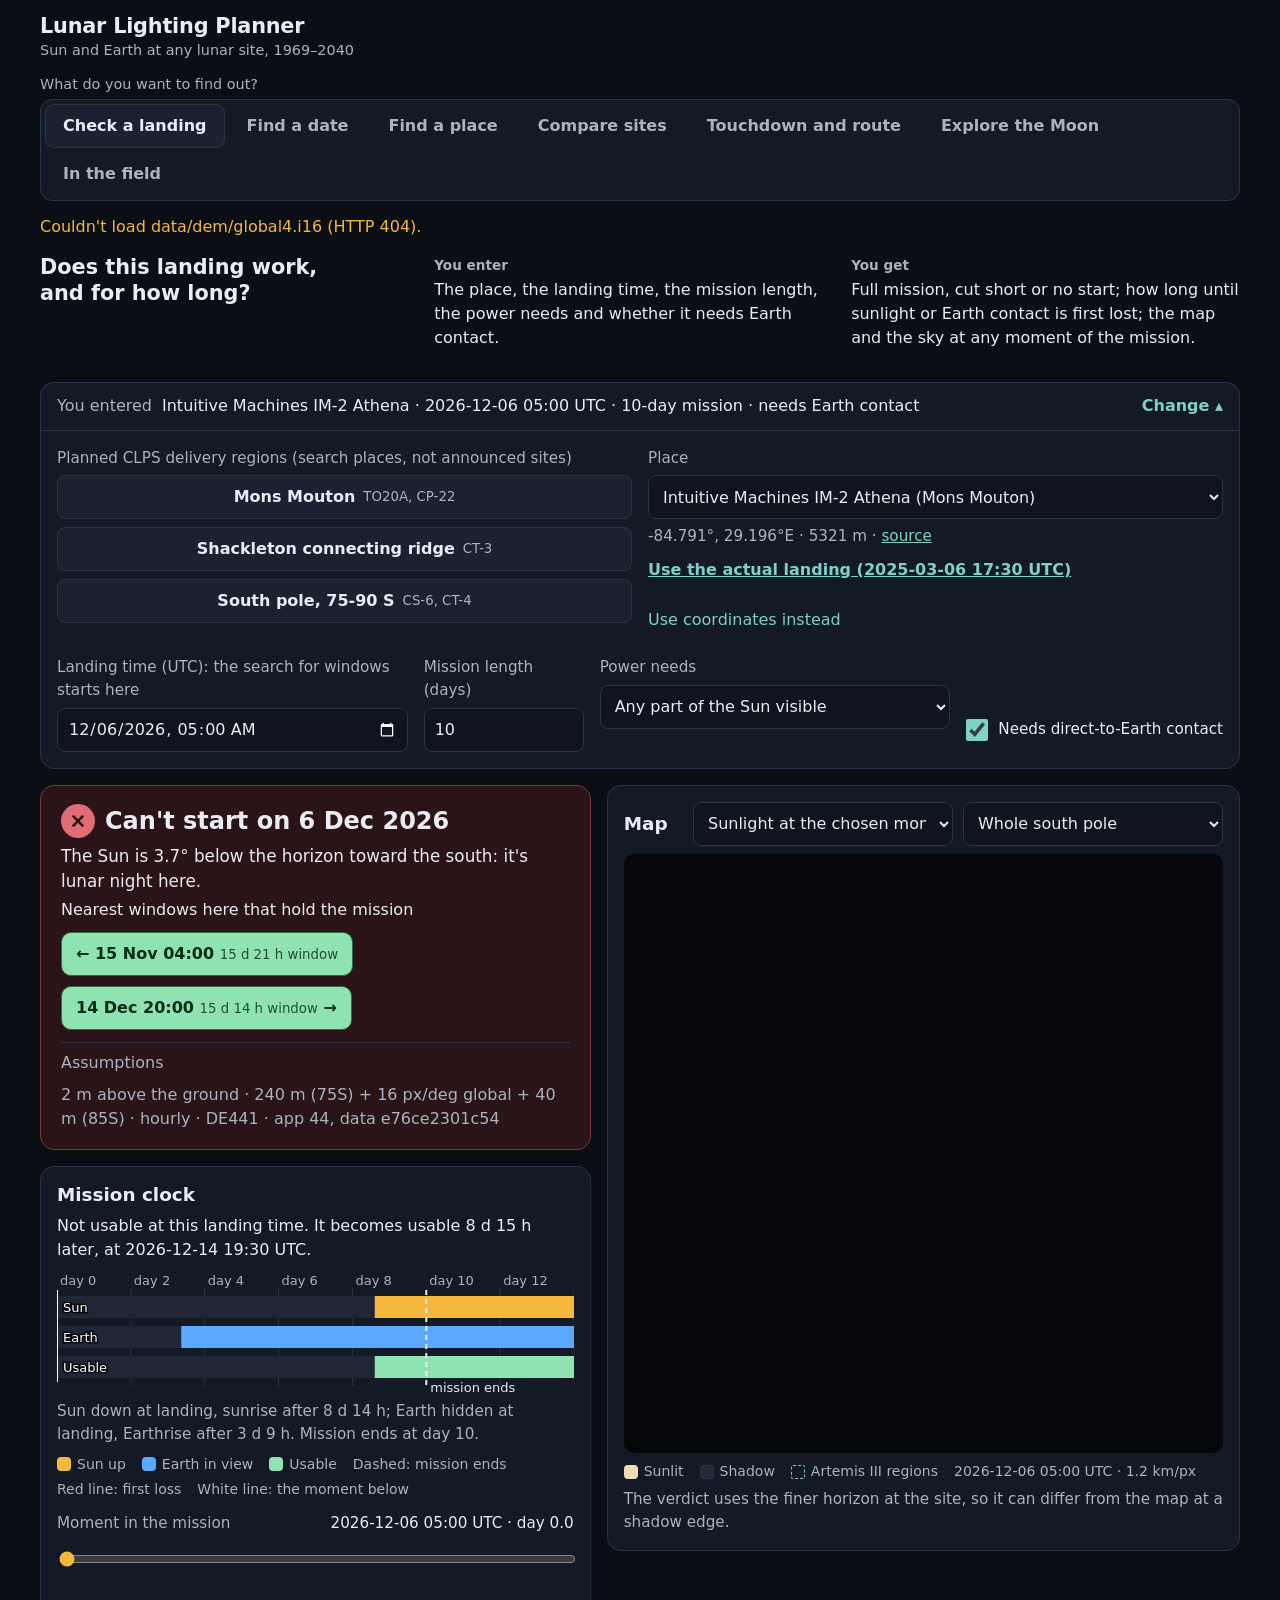
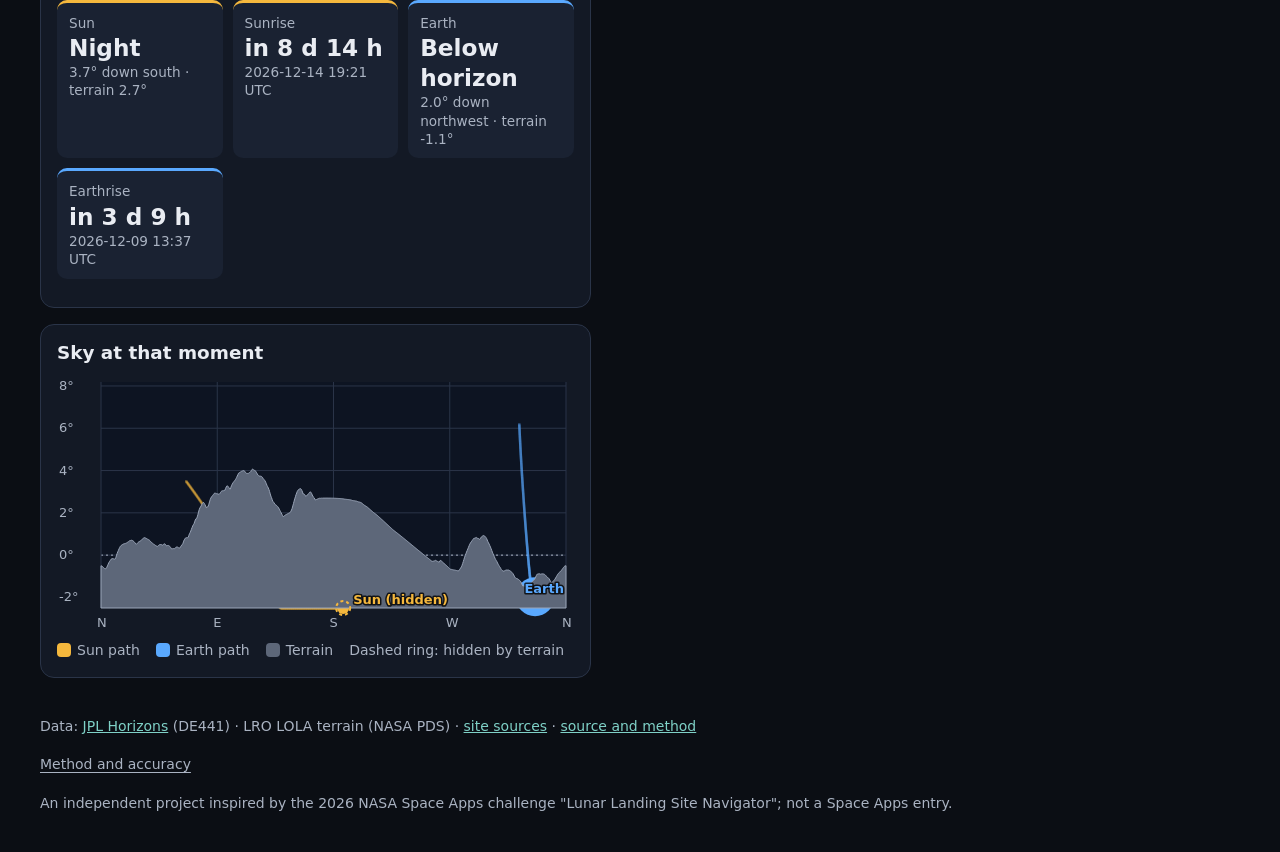
==== commit 9e084440: "One question-led navigation: seven tabs, each stating what you enter and what you get The three mode" ====
--- a/index.html
+++ b/index.html
@@ -5,7 +5,7 @@
 <meta name="viewport" content="width=device-width, initial-scale=1">
 <title>Lunar Lighting Planner</title>
 <meta name="description" content="Plan a Moon landing around sunlight and Earth contact, or explore how light moves across the lunar south pole. Real JPL Horizons and LRO LOLA data, 1969-2040.">
-<link rel="stylesheet" href="style.css?v=43">
+<link rel="stylesheet" href="style.css?v=44">
 </head>
 <body>
 <a class="skip" href="#main">Skip to content</a>
@@ -14,19 +14,27 @@
     <h1>Lunar Lighting Planner</h1>
     <p>Sun and Earth at any lunar site, 1969–2040</p>
   </div>
-  <nav class="modes" role="tablist" aria-label="Mode">
-    <button type="button" role="tab" id="tabPlan" aria-controls="plan" aria-selected="true">Plan a landing</button>
-    <button type="button" role="tab" id="tabExplore" aria-controls="explore" aria-selected="false">Explore the Moon</button>
-    <button type="button" role="tab" id="tabField" aria-controls="field" aria-selected="false">In the field</button>
-  </nav>
+  <div class="asknav">
+    <p id="navCap" class="cap">What do you want to find out?</p>
+    <nav class="modes" role="tablist" aria-labelledby="navCap">
+      <button type="button" role="tab" id="tabCheck" aria-controls="plan" aria-selected="true">Check a landing</button>
+      <button type="button" role="tab" id="tabDate" aria-controls="plan" aria-selected="false" tabindex="-1">Find a date</button>
+      <button type="button" role="tab" id="tabPlace" aria-controls="plan" aria-selected="false" tabindex="-1">Find a place</button>
+      <button type="button" role="tab" id="tabCompare" aria-controls="plan" aria-selected="false" tabindex="-1">Compare sites</button>
+      <button type="button" role="tab" id="tabRoute" aria-controls="plan" aria-selected="false" tabindex="-1">Touchdown and route</button>
+      <button type="button" role="tab" id="tabExplore" aria-controls="explore" aria-selected="false" tabindex="-1">Explore the Moon</button>
+      <button type="button" role="tab" id="tabField" aria-controls="field" aria-selected="false" tabindex="-1">In the field</button>
+    </nav>
+  </div>
 </header>
 <p id="status" class="status" role="status" aria-live="polite" hidden></p>
 
 <main id="main">
 <!-- ======================= PLANNER ======================= -->
-<section id="plan" role="tabpanel" aria-labelledby="tabPlan">
+<section id="plan" role="tabpanel" aria-labelledby="tabCheck" data-q="check">
+  <div class="ask"><h2 id="pAskQ"></h2><dl class="io"><div><dt>You enter</dt><dd id="pAskIn"></dd></div><div><dt>You get</dt><dd id="pAskOut"></dd></div></dl></div>
   <details id="pScen" class="scenwrap" open>
-  <summary><span class="sumlabel">Scenario</span> <span id="pScenSum"></span> <span class="edit">Change</span></summary>
+  <summary><span class="sumlabel">You entered</span> <span id="pScenSum"></span> <span class="edit">Change</span></summary>
   <form class="scenario" onsubmit="return false" aria-label="Landing scenario">
     <div class="field half">
       <span class="cap" id="pRegCap">Planned CLPS delivery regions (search places, not announced sites)</span>
@@ -67,6 +75,18 @@
   </details>
 
   <div class="two main">
+    <section class="panel" id="pWinsBox" aria-labelledby="hWins">
+      <h2 id="hWins">Usable windows at this place</h2>
+      <p id="pWinsLead" class="hint"></p>
+      <ol id="pWins" class="wins"></ol>
+      <p class="legend"><span class="li"><span class="key full"></span>Holds the mission</span><span class="li"><span class="key short"></span>Too short</span><span class="li">Tick: mission length</span></p>
+    </section>
+    <section class="panel" id="pFindBox" aria-labelledby="hFind">
+      <h2 id="hFind">Search around the selected place</h2>
+      <p id="pNearNote" class="hint"></p>
+      <div class="row"><button id="pFind" type="button" class="btn primary">Find landing areas on the map</button><button id="pNearBtn" type="button" class="btn">Check points within 20 km</button></div>
+      <div id="pNear"></div>
+    </section>
     <section id="pVerdict" class="verdict" aria-live="polite">
       <p id="pNotice" class="note" hidden></p>
       <h2 id="pVerdictTitle" tabindex="-1"></h2>
@@ -93,106 +113,7 @@
     <input id="pMapTime" type="range" min="0" step="1" value="0">
     <div id="pTiles" class="tiles" aria-live="polite"></div>
     </section>
-    <section class="panel" id="pMapBox" aria-labelledby="hMap">
-      <div class="panelhead">
-        <h2 id="hMap">Map</h2>
-        <div class="row tight">
-          <label class="sr-only" for="pLayer">What the map shows</label>
-          <select id="pLayer"><optgroup label="At the chosen moment"><option value="sun">Sunlight at the chosen moment</option></optgroup><optgroup label="For this mission"><option value="land">Landing areas for this mission</option><option value="left">Where this landing holds the mission</option></optgroup><optgroup label="Over the period"><option value="share">Sunlight: share of the period</option><option value="contact">Earth contact: share of the period</option><option value="sunel">Sun elevation while lit</option></optgroup></select>
-          <label class="sr-only" for="pZoom">Map view</label>
-          <select id="pZoom"><option value="pole">Whole south pole</option><option value="site">Around the site (240 m)</option><option value="close">Close-up (40 m)</option></select>
-        </div>
-      </div>
-      <p id="pMapNone" class="hint" hidden></p>
-      <div id="pMapWrap">
-        <p id="pMapTap" class="tapnote" hidden>Tap the map to add a waypoint</p>
-        <canvas id="pMap" class="map" role="img" aria-label="Lit-terrain map of the lunar south pole at the chosen time"></canvas>
-        <p class="legend" id="pLegSun"><span class="li"><span class="key lit"></span>Sunlit</span><span class="li"><span class="key shade"></span>Shadow</span><span class="li"><span class="key box"></span>Artemis III regions</span><span class="li"><output id="pMapWhen"></output>&nbsp;·&nbsp;<span id="pMapRes">1.2 km</span>/px</span></p>
-        <p class="legend" id="pLegLand" hidden><span class="li"><span class="key pad"></span>Landing area</span><span class="li"><span class="key full"></span><span id="pLegFull">Window holds the mission</span></span><span class="li"><span class="key short"></span><span id="pLegShort">Usable, too short</span></span><span class="li"><span class="key cant"></span><span id="pLegNone">Never usable</span></span><span class="li"><span class="key stripes"></span>Too steep</span><span class="li"><span class="key dots"></span>Too close to call</span><span class="li">Dots: catalogue places</span></p>
-        <p class="legend" id="pLegStat" hidden><span class="li"><span id="pLegLo"></span><span class="ramp" id="pRamp"></span><span id="pLegHi"></span></span><span class="li" id="pLegWhat"></span><span class="li">Letters: landing areas</span></p>
-        <div id="pBest" hidden>
-          <p id="pBestText" class="lead" aria-live="polite"></p>
-          <div class="row tight">
-            <label class="inline" for="pPeriod">Period <select id="pPeriod"><option value="span">The search span, every 4 hours</option><option value="year">A year from the search start, every 12 hours</option></select></label>
-            <label class="inline" for="pSort">List areas by <select id="pSort"><option value="size">size</option><option value="window">longest window</option><option value="sun">sunlight</option><option value="earth">Earth contact</option></select></label>
-          </div>
-          <ol id="pAreas" class="rows" aria-label="Landing areas found"></ol>
-          <p id="pBestNote" class="hint"></p>
-        </div>
-        <p id="pZoomNote" class="hint" hidden>The 40 m terrain covers 85–90°S; this place is outside it, so the map shows the 240 m view.</p>
-        <p class="hint">The verdict uses the finer horizon at the site, so it can differ from the map at a shadow edge.</p>
-      </div>
-    </section>
-    <section class="panel" id="pSkyBox" aria-labelledby="hSky">
-      <h2 id="hSky">Sky at that moment</h2>
-      <canvas id="pSky" role="img" aria-label="Sky all the way round the site, with the Sun and Earth"></canvas>
-      <p class="legend"><span class="li"><span class="key sunk"></span>Sun path</span><span class="li"><span class="key earthk"></span>Earth path</span><span class="li"><span class="key terr"></span>Terrain</span><span class="li">Dashed ring: hidden by terrain</span></p>
-    </section>
-  </div>
-
-  <nav class="modes sub" role="tablist" aria-label="More for this mission">
-    <button type="button" role="tab" id="ptPlaces" aria-controls="ppPlaces" aria-selected="true">Other dates and places</button>
-    <button type="button" role="tab" id="ptCompare" aria-controls="ppCompare" aria-selected="false" tabindex="-1">Compare sites</button>
-    <button type="button" role="tab" id="ptTools" aria-controls="ppTools" aria-selected="false" tabindex="-1">Ellipse and route</button>
-  </nav>
-
-  <div id="ppPlaces" role="tabpanel" aria-labelledby="ptPlaces" class="two">
-    <section class="panel" aria-labelledby="hWins">
-      <h2 id="hWins">Usable windows at this place</h2>
-      <p id="pWinsLead" class="hint"></p>
-      <ol id="pWins" class="wins"></ol>
-      <p class="legend"><span class="li"><span class="key full"></span>Holds the mission</span><span class="li"><span class="key short"></span>Too short</span><span class="li">Tick: mission length</span></p>
-    </section>
-    <section class="panel" aria-labelledby="hOthers" id="pOthersBox">
-      <h2 id="hOthers">Other places for this mission</h2>
-      <p id="pOthersLead" class="lead"></p>
-      <h3>Near the selected place</h3>
-      <p id="pNearNote" class="hint"></p>
-      <div class="row"><button id="pFind" type="button" class="btn primary">Find landing areas on the map</button><button id="pNearBtn" type="button" class="btn">Check points within 20 km</button></div>
-      <div id="pNear"></div>
-      <h3>Planned CLPS deliveries to the south pole</h3>
-      <p id="pClpsNote" class="hint"></p>
-      <ul id="pClps" class="rows"></ul>
-      <details><summary>How each search place was chosen</summary><ul id="pClpsBasis" class="basis"></ul></details>
-      <h3>Candidate sites and regions</h3>
-      <ul id="pOthers" class="rows"></ul>
-      <details><summary id="pPastSum">Past landing sites, for reference</summary><ul id="pOthersMore" class="rows"></ul></details>
-    </section>
-  </div>
-
-  <div id="ppCompare" role="tabpanel" aria-labelledby="ptCompare" class="col" hidden>
-    <section class="panel" aria-labelledby="hCmp">
-      <div class="panelhead">
-        <h2 id="hCmp">Sites side by side</h2>
-        <div class="row tight">
-          <label class="sr-only" for="pCmpAdd">Add a site to compare</label><select id="pCmpAdd"></select>
-          <button id="pCmpReset" type="button" class="btn" hidden>Back to suggested sites</button>
-        </div>
-      </div>
-      <p class="hint" id="pCmpLead"></p>
-      <canvas id="pCmp" role="img" aria-label="Sun, Earth and usable time at several sites on one time axis"></canvas>
-      <p class="legend"><span class="li"><span class="key sunk"></span>Sun</span><span class="li"><span class="key earthk"></span>Earth</span><span class="li"><span class="key full"></span><span id="pCmpNeed"></span></span><span class="li">Outline: best window</span><span class="li">Tick: mission length</span><span class="li">Dashed: selected landing</span></p>
-      <div class="tablewrap"><table id="pCmpTable" class="cmp"><thead><tr><th scope="col">Site</th><th scope="col">Best window</th><th scope="col">Lasts</th><th scope="col">Closed by</th><th scope="col">Holds the mission</th></tr></thead><tbody></tbody></table></div>
-    </section>
-    <section class="panel" aria-labelledby="hClps">
-      <h2 id="hClps">CLPS regions compared</h2>
-      <p class="hint" id="pClpsLead"></p>
-      <div class="row"><button id="pClpsRun" type="button" class="btn primary">Compare the regions</button><span id="pClpsStatus" class="hint" role="status"></span></div>
-      <div class="tablewrap"><table id="pClpsTable" class="cmp"><caption class="sr-only">The largest landing area in each region NASA names for a planned south-pole delivery</caption><thead><tr><th scope="col">Region searched</th><th scope="col">Deliveries</th><th scope="col">Landing areas</th><th scope="col">Largest area</th><th scope="col">Its window</th><th scope="col">Sunlight there</th><th scope="col">Earth contact there</th><th scope="col">Longest night there</th></tr></thead><tbody></tbody></table></div>
-    </section>
-    <details class="panel fold" id="pAll">
-      <summary><h2>All sites, all windows</h2></summary>
-      <label class="inline" for="pCalDays">Look ahead
-        <select id="pCalDays"><option value="91">3 months</option><option value="182">6 months</option><option value="365" selected>12 months</option></select>
-      </label>
-      <p class="hint" id="pCalLead"></p>
-      <div class="calwrap"><canvas id="pCal" tabindex="0" role="application" aria-roledescription="window chart" aria-label="Usable windows at every site on one calendar. Use the left and right arrow keys to move between a site's windows, up and down to move between sites, and Enter to plan a landing at that window's opening."></canvas></div>
-      <p id="pCalPick" class="hint" aria-live="polite"></p>
-      <div class="tablewrap"><table id="pCalTable"><thead><tr><th scope="col">Site</th><th scope="col">Windows that hold the mission</th><th scope="col">First such window</th></tr></thead><tbody></tbody></table></div>
-    </details>
-  </div>
-
-  <div id="ppTools" role="tabpanel" aria-labelledby="ptTools" hidden>
+    <div id="ppTools">
     <div class="two even">
       <section class="panel" aria-labelledby="hLand" id="pLandBox">
         <h2 id="hLand">Landing ellipse</h2>
@@ -242,11 +163,90 @@
       </section>
     </div>
   </div>
+    <section class="panel" id="pMapBox" aria-labelledby="hMap">
+      <div class="panelhead">
+        <h2 id="hMap">Map</h2>
+        <div class="row tight">
+          <label class="sr-only" for="pLayer">What the map shows</label>
+          <select id="pLayer"><optgroup label="At the chosen moment"><option value="sun">Sunlight at the chosen moment</option></optgroup><optgroup label="For this mission"><option value="land">Landing areas for this mission</option><option value="left">Where this landing holds the mission</option></optgroup><optgroup label="Over the period"><option value="share">Sunlight: share of the period</option><option value="contact">Earth contact: share of the period</option><option value="sunel">Sun elevation while lit</option></optgroup></select>
+          <label class="sr-only" for="pZoom">Map view</label>
+          <select id="pZoom"><option value="pole">Whole south pole</option><option value="site">Around the site (240 m)</option><option value="close">Close-up (40 m)</option></select>
+        </div>
+      </div>
+      <p id="pMapNone" class="hint" hidden></p>
+      <div id="pMapWrap">
+        <p id="pMapTap" class="tapnote" hidden>Tap the map to add a waypoint</p>
+        <canvas id="pMap" class="map" role="img" aria-label="Lit-terrain map of the lunar south pole at the chosen time"></canvas>
+        <p class="legend" id="pLegSun"><span class="li"><span class="key lit"></span>Sunlit</span><span class="li"><span class="key shade"></span>Shadow</span><span class="li"><span class="key box"></span>Artemis III regions</span><span class="li"><output id="pMapWhen"></output>&nbsp;·&nbsp;<span id="pMapRes">1.2 km</span>/px</span></p>
+        <p class="legend" id="pLegLand" hidden><span class="li"><span class="key pad"></span>Landing area</span><span class="li"><span class="key full"></span><span id="pLegFull">Window holds the mission</span></span><span class="li"><span class="key short"></span><span id="pLegShort">Usable, too short</span></span><span class="li"><span class="key cant"></span><span id="pLegNone">Never usable</span></span><span class="li"><span class="key stripes"></span>Too steep</span><span class="li"><span class="key dots"></span>Too close to call</span><span class="li">Dots: catalogue places</span></p>
+        <p class="legend" id="pLegStat" hidden><span class="li"><span id="pLegLo"></span><span class="ramp" id="pRamp"></span><span id="pLegHi"></span></span><span class="li" id="pLegWhat"></span><span class="li">Letters: landing areas</span></p>
+        <div id="pBest" hidden>
+          <p id="pBestText" class="lead" aria-live="polite"></p>
+          <div class="row tight">
+            <label class="inline" for="pPeriod">Period <select id="pPeriod"><option value="span">The search span, every 4 hours</option><option value="year">A year from the search start, every 12 hours</option></select></label>
+            <label class="inline" for="pSort">List areas by <select id="pSort"><option value="size">size</option><option value="window">longest window</option><option value="sun">sunlight</option><option value="earth">Earth contact</option></select></label>
+          </div>
+          <ol id="pAreas" class="rows" aria-label="Landing areas found"></ol>
+          <p id="pBestNote" class="hint"></p>
+        </div>
+        <p id="pZoomNote" class="hint" hidden>The 40 m terrain covers 85–90°S; this place is outside it, so the map shows the 240 m view.</p>
+        <p class="hint">The verdict uses the finer horizon at the site, so it can differ from the map at a shadow edge.</p>
+      </div>
+    </section>
+    <section class="panel" id="pSkyBox" aria-labelledby="hSky">
+      <h2 id="hSky">Sky at that moment</h2>
+      <canvas id="pSky" role="img" aria-label="Sky all the way round the site, with the Sun and Earth"></canvas>
+      <p class="legend"><span class="li"><span class="key sunk"></span>Sun path</span><span class="li"><span class="key earthk"></span>Earth path</span><span class="li"><span class="key terr"></span>Terrain</span><span class="li">Dashed ring: hidden by terrain</span></p>
+    </section>
+    <section class="panel" aria-labelledby="hOthers" id="pOthersBox">
+      <h2 id="hOthers">Candidate places for this mission</h2>
+      <p id="pOthersLead" class="lead"></p>
+      <h3>Planned CLPS deliveries to the south pole</h3>
+      <p id="pClpsNote" class="hint"></p>
+      <ul id="pClps" class="rows"></ul>
+      <details><summary>How each search place was chosen</summary><ul id="pClpsBasis" class="basis"></ul></details>
+      <h3>Candidate sites and regions</h3>
+      <ul id="pOthers" class="rows"></ul>
+      <details><summary id="pPastSum">Past landing sites, for reference</summary><ul id="pOthersMore" class="rows"></ul></details>
+    </section>
+    <div id="ppCompare" class="col">
+    <section class="panel" aria-labelledby="hCmp">
+      <div class="panelhead">
+        <h2 id="hCmp">Sites side by side</h2>
+        <div class="row tight">
+          <label class="sr-only" for="pCmpAdd">Add a site to compare</label><select id="pCmpAdd"></select>
+          <button id="pCmpReset" type="button" class="btn" hidden>Back to suggested sites</button>
+        </div>
+      </div>
+      <p class="hint" id="pCmpLead"></p>
+      <canvas id="pCmp" role="img" aria-label="Sun, Earth and usable time at several sites on one time axis"></canvas>
+      <p class="legend"><span class="li"><span class="key sunk"></span>Sun</span><span class="li"><span class="key earthk"></span>Earth</span><span class="li"><span class="key full"></span><span id="pCmpNeed"></span></span><span class="li">Outline: best window</span><span class="li">Tick: mission length</span><span class="li">Dashed: selected landing</span></p>
+      <div class="tablewrap"><table id="pCmpTable" class="cmp"><thead><tr><th scope="col">Site</th><th scope="col">Best window</th><th scope="col">Lasts</th><th scope="col">Closed by</th><th scope="col">Holds the mission</th></tr></thead><tbody></tbody></table></div>
+    </section>
+    <section class="panel" aria-labelledby="hClps">
+      <h2 id="hClps">CLPS regions compared</h2>
+      <p class="hint" id="pClpsLead"></p>
+      <div class="row"><button id="pClpsRun" type="button" class="btn primary">Compare the regions</button><span id="pClpsStatus" class="hint" role="status"></span></div>
+      <div class="tablewrap"><table id="pClpsTable" class="cmp"><caption class="sr-only">The largest landing area in each region NASA names for a planned south-pole delivery</caption><thead><tr><th scope="col">Region searched</th><th scope="col">Deliveries</th><th scope="col">Landing areas</th><th scope="col">Largest area</th><th scope="col">Its window</th><th scope="col">Sunlight there</th><th scope="col">Earth contact there</th><th scope="col">Longest night there</th></tr></thead><tbody></tbody></table></div>
+    </section>
+    <details class="panel fold" id="pAll">
+      <summary><h2>All sites, all windows</h2></summary>
+      <label class="inline" for="pCalDays">Look ahead
+        <select id="pCalDays"><option value="91">3 months</option><option value="182">6 months</option><option value="365" selected>12 months</option></select>
+      </label>
+      <p class="hint" id="pCalLead"></p>
+      <div class="calwrap"><canvas id="pCal" tabindex="0" role="application" aria-roledescription="window chart" aria-label="Usable windows at every site on one calendar. Use the left and right arrow keys to move between a site's windows, up and down to move between sites, and Enter to plan a landing at that window's opening."></canvas></div>
+      <p id="pCalPick" class="hint" aria-live="polite"></p>
+      <div class="tablewrap"><table id="pCalTable"><thead><tr><th scope="col">Site</th><th scope="col">Windows that hold the mission</th><th scope="col">First such window</th></tr></thead><tbody></tbody></table></div>
+    </details>
+  </div>
+  </div>
 
 </section>
 
 <!-- ======================= EXPLORE ======================= -->
 <section id="explore" role="tabpanel" aria-labelledby="tabExplore" hidden>
+  <div class="ask"><h2>How does light move across the Moon?</h2><dl class="io"><div><dt>You enter</dt><dd>A time, and points you pick on the globe or the map.</dd></div><div><dt>You get</dt><dd>The lit Moon at that time, the Sun and Earth as seen from any point, and a month of Sun and Earth at each site you compare.</dd></div></dl></div>
   <div class="panel timepanel">
     <div class="timebar">
       <button id="xPlay" type="button" class="btn primary" aria-pressed="false"><span>Play</span></button>
@@ -337,6 +337,7 @@
 </section>
 <!-- ======================= FIELD ======================= -->
 <section id="field" role="tabpanel" aria-labelledby="tabField" hidden>
+  <div class="ask"><h2>How long do I have right now?</h2><dl class="io"><div><dt>You enter</dt><dd>A site, the task length, and whether the task needs Earth contact. The time comes from this device’s clock.</dd></div><div><dt>You get</dt><dd>Whether the task fits before sunlight or Earth contact is first lost, and the time remaining.</dd></div></dl></div>
   <form class="scenario" onsubmit="return false" aria-label="Field reading">
     <div class="field wide-f"><label for="fSite">Site</label><select id="fSite"></select></div>
     <div class="field small-f"><label for="fTask">Task length (hours)</label><input id="fTask" type="number" min="0.25" max="240" step="0.25" inputmode="decimal"></div>
@@ -371,28 +372,28 @@
 <script type="importmap">
 {
  "imports": {
-  "./core.js": "./core.js?v=43",
-  "./dem.js": "./dem.js?v=43",
-  "./ephem.js": "./ephem.js?v=43",
-  "./explore.js": "./explore.js?v=43",
-  "./export.js": "./export.js?v=43",
-  "./field.js": "./field.js?v=43",
-  "./pair.js": "./pair.js?v=43",
-  "./globe-math.js": "./globe-math.js?v=43",
-  "./globe.js": "./globe.js?v=43",
-  "./horizon.js": "./horizon.js?v=43",
-  "./landing.js": "./landing.js?v=43",
-  "./mission.js": "./mission.js?v=43",
-  "./route.js": "./route.js?v=43",
-  "./litmap.js": "./litmap.js?v=43",
-  "./planner.js": "./planner.js?v=43",
-  "./shadow.js": "./shadow.js?v=43",
-  "./sky.js": "./sky.js?v=43",
-  "./suit.js": "./suit.js?v=43",
-  "./windows.js": "./windows.js?v=43"
+  "./core.js": "./core.js?v=44",
+  "./dem.js": "./dem.js?v=44",
+  "./ephem.js": "./ephem.js?v=44",
+  "./explore.js": "./explore.js?v=44",
+  "./export.js": "./export.js?v=44",
+  "./field.js": "./field.js?v=44",
+  "./pair.js": "./pair.js?v=44",
+  "./globe-math.js": "./globe-math.js?v=44",
+  "./globe.js": "./globe.js?v=44",
+  "./horizon.js": "./horizon.js?v=44",
+  "./landing.js": "./landing.js?v=44",
+  "./mission.js": "./mission.js?v=44",
+  "./route.js": "./route.js?v=44",
+  "./litmap.js": "./litmap.js?v=44",
+  "./planner.js": "./planner.js?v=44",
+  "./shadow.js": "./shadow.js?v=44",
+  "./sky.js": "./sky.js?v=44",
+  "./suit.js": "./suit.js?v=44",
+  "./windows.js": "./windows.js?v=44"
  }
 }
 </script>
-<script type="module" src="app.js?v=43"></script>
+<script type="module" src="app.js?v=44"></script>
 </body>
 </html>
--- a/style.css
+++ b/style.css
@@ -24,7 +24,7 @@
 .top { display: flex; flex-wrap: wrap; gap: 12px 24px; align-items: center; justify-content: space-between; max-width: 1240px; margin: 0 auto; padding: 14px 20px 6px; }
 .brand h1 { font-size: 1.3rem; margin: 0; letter-spacing: -0.01em; }
 .brand p { margin: 0; color: var(--muted); font-size: 0.9rem; }
-.modes { display: flex; background: var(--panel); border: 1px solid var(--line); border-radius: 12px; padding: 4px; gap: 4px; }
+.modes { display: flex; flex-wrap: wrap; background: var(--panel); border: 1px solid var(--line); border-radius: 12px; padding: 4px; gap: 4px; }
 .modes button { min-height: 44px; padding: 0 18px; border: 0; border-radius: 9px; background: transparent; color: var(--muted); font: inherit; font-weight: 600; cursor: pointer; }
 .modes button[aria-selected="true"] { background: var(--raised); color: var(--text); box-shadow: inset 0 0 0 1px var(--line); }
 .status { max-width: 1240px; margin: 0 auto; padding: 8px 20px; color: var(--sun); }
@@ -95,11 +95,21 @@
 .key.lit { background: #f0dcb4; } .key.shade { background: #23293a; box-shadow: inset 0 0 0 1px var(--line); }
 .key.sunk { background: var(--sun); } .key.earthk { background: var(--earth); }
 .col { display: flex; flex-direction: column; gap: var(--gap); min-width: 0; }
-.modes.sub { align-self: flex-start; flex-wrap: wrap; }
 .two { display: grid; grid-template-columns: minmax(0, 1fr) minmax(0, 1.15fr); gap: var(--gap); align-items: start; }
 /* Answer, clock and sky down the left, the map beside them; in one column the map sits directly under the clock's slider. */
 .two.main { grid-template-areas: "v m" "c m" "s m"; grid-template-rows: auto auto 1fr; }
-#pVerdict { grid-area: v; } #pClockBox { grid-area: c; } #pMapBox { grid-area: m; } #pSkyBox { grid-area: s; }
+#pVerdict { grid-area: v; } #pClockBox { grid-area: c; } #pMapBox { grid-area: m; } #pSkyBox { grid-area: s; } #pOthersBox { grid-area: o; } #pFindBox { grid-area: f; } #ppTools { grid-area: t; min-width: 0; }
+/* Each question shows its own panels (planner.js QS); the map keeps the right-hand column wherever it appears. */
+#plan[data-q="place"] .main { grid-template-areas: "f m" "o m"; grid-template-rows: auto 1fr; }
+#plan[data-q="route"] .main { grid-template-areas: "t m"; grid-template-rows: none; }
+#plan[data-q="date"] .main, #plan[data-q="compare"] .main { grid-template-areas: none; grid-template-rows: none; grid-template-columns: minmax(0, 1fr); }
+#ppTools .two.even { grid-template-columns: minmax(0, 1fr); }
+.asknav .cap { margin: 0 0 4px; font-size: 0.9rem; }
+.ask { margin-bottom: var(--gap); display: grid; grid-template-columns: minmax(0, 1fr) minmax(0, 2.2fr); gap: 8px 28px; align-items: start; } .ask h2 { margin: 0; font-size: 1.3rem; }
+.io { display: grid; grid-template-columns: repeat(2, minmax(0, 1fr)); gap: 8px 28px; margin: 0; }
+.io dt { color: var(--muted); font-size: 0.85rem; font-weight: 600; } .io dd { margin: 2px 0 0; }
+@media (max-width: 960px) { .ask { grid-template-columns: minmax(0, 1fr); } }
+@media (max-width: 700px) { .io { grid-template-columns: minmax(0, 1fr); gap: 6px; } .io dd { font-size: 0.95rem; } .ask h2 { font-size: 1.15rem; } }
 .rows { list-style: none; margin: 0; padding: 0; }
 .siteRow .stt { display: block; color: var(--muted); font-size: 0.85rem; font-weight: 400; }
 .ramp { display: inline-block; width: 120px; height: 12px; border-radius: 3px; margin: 0 8px; box-shadow: inset 0 0 0 1px var(--line); }
@@ -168,6 +178,7 @@
 @media (max-width: 960px) {
   .two, .exgrid { grid-template-columns: minmax(0, 1fr); }
   .two.main { grid-template-areas: "v" "c" "m" "s"; grid-template-rows: none; }
+  #plan[data-q="place"] .main { grid-template-areas: "f" "m" "o"; grid-template-rows: none; } #plan[data-q="route"] .main { grid-template-areas: "t" "m"; }
 }
 @media (max-width: 560px) {
   .top, main, footer, .status { padding-left: 16px; padding-right: 16px; }
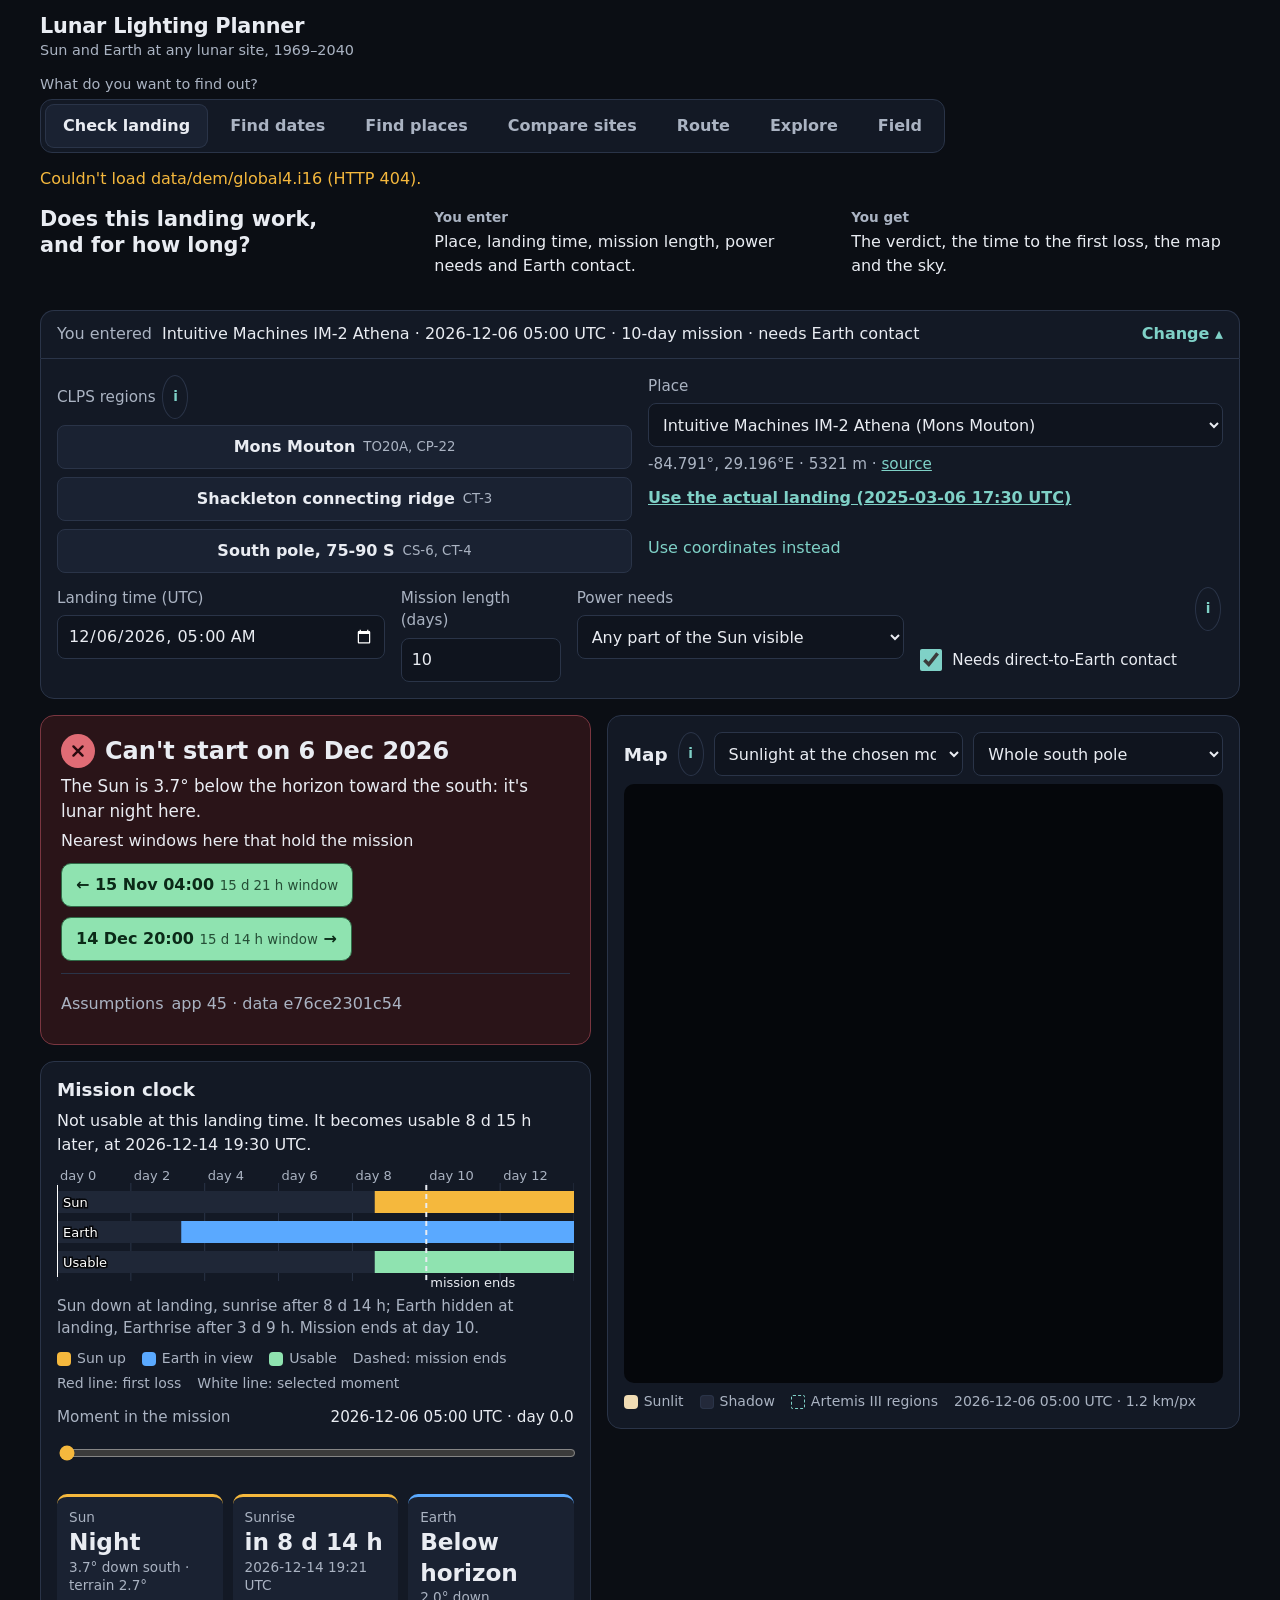
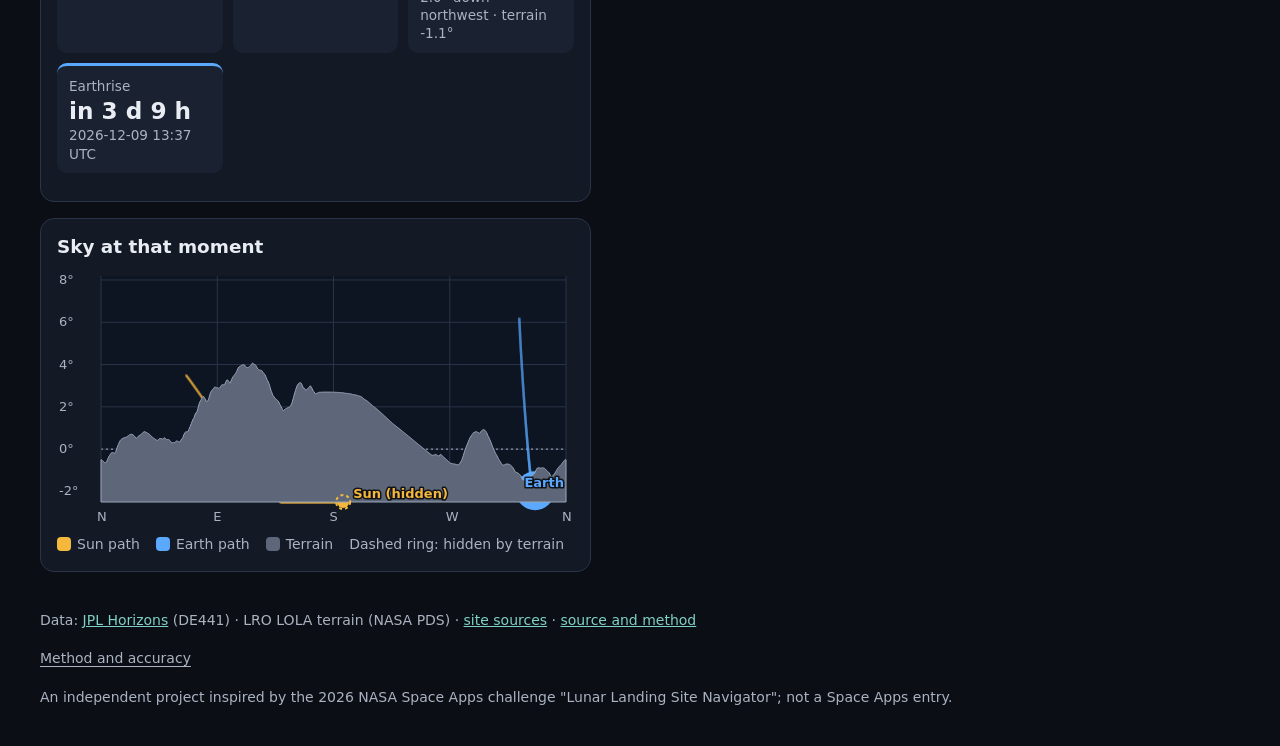
==== commit 98c353f4: "Shorter page text in simplified technical English; info bubbles; one-line tabs on a phone Secondary " ====
--- a/index.html
+++ b/index.html
@@ -5,7 +5,7 @@
 <meta name="viewport" content="width=device-width, initial-scale=1">
 <title>Lunar Lighting Planner</title>
 <meta name="description" content="Plan a Moon landing around sunlight and Earth contact, or explore how light moves across the lunar south pole. Real JPL Horizons and LRO LOLA data, 1969-2040.">
-<link rel="stylesheet" href="style.css?v=44">
+<link rel="stylesheet" href="style.css?v=45">
 </head>
 <body>
 <a class="skip" href="#main">Skip to content</a>
@@ -17,13 +17,13 @@
   <div class="asknav">
     <p id="navCap" class="cap">What do you want to find out?</p>
     <nav class="modes" role="tablist" aria-labelledby="navCap">
-      <button type="button" role="tab" id="tabCheck" aria-controls="plan" aria-selected="true">Check a landing</button>
-      <button type="button" role="tab" id="tabDate" aria-controls="plan" aria-selected="false" tabindex="-1">Find a date</button>
-      <button type="button" role="tab" id="tabPlace" aria-controls="plan" aria-selected="false" tabindex="-1">Find a place</button>
+      <button type="button" role="tab" id="tabCheck" aria-controls="plan" aria-selected="true">Check landing</button>
+      <button type="button" role="tab" id="tabDate" aria-controls="plan" aria-selected="false" tabindex="-1">Find dates</button>
+      <button type="button" role="tab" id="tabPlace" aria-controls="plan" aria-selected="false" tabindex="-1">Find places</button>
       <button type="button" role="tab" id="tabCompare" aria-controls="plan" aria-selected="false" tabindex="-1">Compare sites</button>
-      <button type="button" role="tab" id="tabRoute" aria-controls="plan" aria-selected="false" tabindex="-1">Touchdown and route</button>
-      <button type="button" role="tab" id="tabExplore" aria-controls="explore" aria-selected="false" tabindex="-1">Explore the Moon</button>
-      <button type="button" role="tab" id="tabField" aria-controls="field" aria-selected="false" tabindex="-1">In the field</button>
+      <button type="button" role="tab" id="tabRoute" aria-controls="plan" aria-selected="false" tabindex="-1">Route</button>
+      <button type="button" role="tab" id="tabExplore" aria-controls="explore" aria-selected="false" tabindex="-1">Explore</button>
+      <button type="button" role="tab" id="tabField" aria-controls="field" aria-selected="false" tabindex="-1">Field</button>
     </nav>
   </div>
 </header>
@@ -37,7 +37,7 @@
   <summary><span class="sumlabel">You entered</span> <span id="pScenSum"></span> <span class="edit">Change</span></summary>
   <form class="scenario" onsubmit="return false" aria-label="Landing scenario">
     <div class="field half">
-      <span class="cap" id="pRegCap">Planned CLPS delivery regions (search places, not announced sites)</span>
+      <span class="cap"><span id="pRegCap">CLPS regions</span> <details class="info"><summary aria-label="About CLPS regions">i</summary><span>NASA names a region for each planned delivery, not a site. Each button opens the place that this tool searches.</span></details></span>
       <div id="pRegions" class="regions" role="group" aria-labelledby="pRegCap"></div>
     </div>
     <div class="field half">
@@ -51,11 +51,11 @@
         <div class="field small-f"><label for="pLon">Longitude (°E)</label><input id="pLon" type="number" step="0.001" min="-180" max="360" inputmode="decimal"></div>
         <button id="pGo" type="button" class="btn">Use this point</button>
       </div>
-      <p class="hint">Or click the map. Defaults are examples, not NASA or CLPS requirements.</p>
+      <p class="hint">Or tap the map.</p>
     </details>
     </div>
     <div class="field">
-      <label for="pLand">Landing time (UTC): the search for windows starts here</label>
+      <label for="pLand">Landing time (UTC)</label>
       <input id="pLand" type="datetime-local" step="60">
     </div>
     <div class="field small-f">
@@ -71,6 +71,7 @@
       </select>
     </div>
     <label class="check" for="pEarth"><input id="pEarth" type="checkbox"> Needs direct-to-Earth contact</label>
+    <details class="info"><summary aria-label="About the defaults">i</summary><span>The defaults are examples. They are not NASA or CLPS requirements.</span></details>
   </form>
   </details>
 
@@ -84,7 +85,7 @@
     <section class="panel" id="pFindBox" aria-labelledby="hFind">
       <h2 id="hFind">Search around the selected place</h2>
       <p id="pNearNote" class="hint"></p>
-      <div class="row"><button id="pFind" type="button" class="btn primary">Find landing areas on the map</button><button id="pNearBtn" type="button" class="btn">Check points within 20 km</button></div>
+      <div class="row"><button id="pFind" type="button" class="btn primary">Find landing areas</button><button id="pNearBtn" type="button" class="btn">Check points within 20 km</button></div>
       <div id="pNear"></div>
     </section>
     <section id="pVerdict" class="verdict" aria-live="polite">
@@ -108,7 +109,7 @@
       <p id="pClockLead" class="lead" aria-live="polite"></p>
       <canvas id="pTimeline" role="img" aria-label="Sun and Earth visibility from landing through the mission"></canvas>
     <p id="pTimelineText" class="hint"></p>
-      <p class="legend"><span class="li"><span class="key sunk"></span>Sun up</span><span class="li"><span class="key earthk"></span>Earth in view</span><span class="li"><span class="key full"></span>Usable</span><span class="li">Dashed: mission ends</span><span class="li">Red line: first loss</span><span class="li">White line: the moment below</span></p>
+      <p class="legend"><span class="li"><span class="key sunk"></span>Sun up</span><span class="li"><span class="key earthk"></span>Earth in view</span><span class="li"><span class="key full"></span>Usable</span><span class="li">Dashed: mission ends</span><span class="li">Red line: first loss</span><span class="li">White line: selected moment</span></p>
       <label for="pMapTime" class="slider">Moment in the mission <output id="pMapLabel"></output></label>
     <input id="pMapTime" type="range" min="0" step="1" value="0">
     <div id="pTiles" class="tiles" aria-live="polite"></div>
@@ -156,7 +157,7 @@
           <canvas id="pProfile" role="img" aria-label="Ground height along the route"></canvas>
           <p class="legend"><span class="li"><span class="key terr"></span>Ground</span><span class="li"><span class="key bad"></span>Steeper than the limit</span></p>
           <h3>Sun and Earth at each stop, over the mission</h3>
-          <p class="hint">Set a speed to time the drive: it leaves at the moment chosen above, and white marks show departure and each arrival.</p>
+          <p class="hint">Set a speed to time the drive. The drive starts at the selected moment. White marks show the departure and each arrival.</p>
           <canvas id="pRouteBands" role="img" aria-label="Sun and Earth at each waypoint"></canvas>
           <ul id="pRouteList" class="wps"></ul>
         </div>
@@ -166,6 +167,7 @@
     <section class="panel" id="pMapBox" aria-labelledby="hMap">
       <div class="panelhead">
         <h2 id="hMap">Map</h2>
+        <details class="info"><summary aria-label="About the map">i</summary><span>The verdict uses a finer horizon at the site. At a shadow edge it can differ from the map.</span></details>
         <div class="row tight">
           <label class="sr-only" for="pLayer">What the map shows</label>
           <select id="pLayer"><optgroup label="At the chosen moment"><option value="sun">Sunlight at the chosen moment</option></optgroup><optgroup label="For this mission"><option value="land">Landing areas for this mission</option><option value="left">Where this landing holds the mission</option></optgroup><optgroup label="Over the period"><option value="share">Sunlight: share of the period</option><option value="contact">Earth contact: share of the period</option><option value="sunel">Sun elevation while lit</option></optgroup></select>
@@ -187,10 +189,9 @@
             <label class="inline" for="pSort">List areas by <select id="pSort"><option value="size">size</option><option value="window">longest window</option><option value="sun">sunlight</option><option value="earth">Earth contact</option></select></label>
           </div>
           <ol id="pAreas" class="rows" aria-label="Landing areas found"></ol>
-          <p id="pBestNote" class="hint"></p>
-        </div>
-        <p id="pZoomNote" class="hint" hidden>The 40 m terrain covers 85–90°S; this place is outside it, so the map shows the 240 m view.</p>
-        <p class="hint">The verdict uses the finer horizon at the site, so it can differ from the map at a shadow edge.</p>
+          <details class="custom"><summary>Method and limits</summary><p id="pBestNote" class="hint"></p></details>
+        </div>
+        <p id="pZoomNote" class="hint" hidden>The 40 m terrain covers 85–90°S. This place is outside it, so the map shows the 240 m view.</p>
       </div>
     </section>
     <section class="panel" id="pSkyBox" aria-labelledby="hSky">
@@ -201,8 +202,7 @@
     <section class="panel" aria-labelledby="hOthers" id="pOthersBox">
       <h2 id="hOthers">Candidate places for this mission</h2>
       <p id="pOthersLead" class="lead"></p>
-      <h3>Planned CLPS deliveries to the south pole</h3>
-      <p id="pClpsNote" class="hint"></p>
+      <h3>Planned CLPS deliveries <details class="info"><summary aria-label="About this list">i</summary><span id="pClpsNote"></span></details></h3>
       <ul id="pClps" class="rows"></ul>
       <details><summary>How each search place was chosen</summary><ul id="pClpsBasis" class="basis"></ul></details>
       <h3>Candidate sites and regions</h3>
@@ -225,7 +225,7 @@
     </section>
     <section class="panel" aria-labelledby="hClps">
       <h2 id="hClps">CLPS regions compared</h2>
-      <p class="hint" id="pClpsLead"></p>
+      <div class="hint"><span id="pClpsLead"></span> <details class="info"><summary aria-label="About the regions">i</summary><span>NASA has published no coordinates. The regions are the places that this tool searches. The run takes about as long as three map builds.</span></details></div>
       <div class="row"><button id="pClpsRun" type="button" class="btn primary">Compare the regions</button><span id="pClpsStatus" class="hint" role="status"></span></div>
       <div class="tablewrap"><table id="pClpsTable" class="cmp"><caption class="sr-only">The largest landing area in each region NASA names for a planned south-pole delivery</caption><thead><tr><th scope="col">Region searched</th><th scope="col">Deliveries</th><th scope="col">Landing areas</th><th scope="col">Largest area</th><th scope="col">Its window</th><th scope="col">Sunlight there</th><th scope="col">Earth contact there</th><th scope="col">Longest night there</th></tr></thead><tbody></tbody></table></div>
     </section>
@@ -246,7 +246,7 @@
 
 <!-- ======================= EXPLORE ======================= -->
 <section id="explore" role="tabpanel" aria-labelledby="tabExplore" hidden>
-  <div class="ask"><h2>How does light move across the Moon?</h2><dl class="io"><div><dt>You enter</dt><dd>A time, and points you pick on the globe or the map.</dd></div><div><dt>You get</dt><dd>The lit Moon at that time, the Sun and Earth as seen from any point, and a month of Sun and Earth at each site you compare.</dd></div></dl></div>
+  <div class="ask"><h2>How does light move across the Moon?</h2><dl class="io"><div><dt>You enter</dt><dd>A time and points on the globe or the map.</dd></div><div><dt>You get</dt><dd>The lit Moon. The Sun and Earth from each point, for one month.</dd></div></dl></div>
   <div class="panel timepanel">
     <div class="timebar">
       <button id="xPlay" type="button" class="btn primary" aria-pressed="false"><span>Play</span></button>
@@ -256,8 +256,7 @@
   </div>
 
   <section class="panel" aria-labelledby="hGlobe">
-    <h2 id="hGlobe">Spin the Moon</h2>
-    <p class="hint">Drag to turn, tap to centre, pinch or scroll to zoom, twist two fingers (or Shift-drag) to change the axis.</p>
+    <h2 id="hGlobe">Spin the Moon <details class="info"><summary aria-label="How to move the globe">i</summary><span>Drag to turn. Tap to centre. Pinch or scroll to zoom. Twist two fingers, or Shift-drag, to change the axis.</span></details></h2>
     <div class="globegrid">
       <div class="globecol">
       <div class="globebox">
@@ -309,7 +308,7 @@
   </div>
   <section class="panel" aria-labelledby="hPair">
     <h2 id="hPair">Why a short move changes everything</h2>
-    <p class="hint">Pick a polar site. The page finds the lowest ground within 10 km and shows both skies at the time chosen above.</p>
+    <p class="hint">Select a polar site. The page finds the lowest ground within 10 km and shows the two skies at the selected time.</p>
     <div class="row">
       <label class="sr-only" for="xPairSite">Site to compare with nearby low ground</label><select id="xPairSite"></select>
       <button id="xPairGo" type="button" class="btn primary">Compare with nearby low ground (29 MB terrain)</button>
@@ -328,16 +327,16 @@
   <section class="panel learn" aria-labelledby="hLearn">
     <h2 id="hLearn">Why it works this way</h2>
     <div class="facts">
-      <div><h3>The Sun skims the horizon</h3><p>The Moon's axis is tilted only 1.5°, so at the pole the Sun circles the sky within about 1.5° of the horizon. A ridge a few hundred metres high, tens of kilometres away, can block it.</p></div>
-      <div><h3>A day lasts a month</h3><p>Away from the poles the Sun is up for about 14.75 Earth days, then down for 14.75. Solar-powered landers must finish their work, or survive the night.</p></div>
-      <div><h3>Earth hangs almost still</h3><p>The Moon keeps one face toward Earth, so Earth barely moves in the sky. On the far side it never rises, and near the pole it wobbles on and off the horizon each month.</p></div>
-      <div><h3>No air, sharp shadows</h3><p>With no atmosphere there is no twilight and no bending of light over the horizon: the line between sunlit and dark ground is pure geometry.</p></div>
+      <div><h3>The Sun skims the horizon</h3><p>The Moon's axis tilts only 1.5°. At the pole the Sun stays within about 1.5° of the horizon. A ridge a few hundred metres high, tens of kilometres away, can block it.</p></div>
+      <div><h3>A day lasts a month</h3><p>Away from the poles the Sun is up for about 14.75 Earth days, then down for 14.75. A solar-powered lander must finish its work or survive the night.</p></div>
+      <div><h3>Earth hangs almost still</h3><p>The Moon keeps one face toward Earth, so Earth barely moves in the sky. On the far side it never rises. Near the pole it moves above and below the horizon each month.</p></div>
+      <div><h3>No air, sharp shadows</h3><p>The Moon has no atmosphere. There is no twilight and no bending of light over the horizon. The line between sunlit and dark ground is pure geometry.</p></div>
     </div>
   </section>
 </section>
 <!-- ======================= FIELD ======================= -->
 <section id="field" role="tabpanel" aria-labelledby="tabField" hidden>
-  <div class="ask"><h2>How long do I have right now?</h2><dl class="io"><div><dt>You enter</dt><dd>A site, the task length, and whether the task needs Earth contact. The time comes from this device’s clock.</dd></div><div><dt>You get</dt><dd>Whether the task fits before sunlight or Earth contact is first lost, and the time remaining.</dd></div></dl></div>
+  <div class="ask"><h2>How long do I have right now?</h2><dl class="io"><div><dt>You enter</dt><dd>A site, a task length and the Earth-contact need. The time comes from this device.</dd></div><div><dt>You get</dt><dd>The time that remains, and if the task fits.</dd></div></dl></div>
   <form class="scenario" onsubmit="return false" aria-label="Field reading">
     <div class="field wide-f"><label for="fSite">Site</label><select id="fSite"></select></div>
     <div class="field small-f"><label for="fTask">Task length (hours)</label><input id="fTask" type="number" min="0.25" max="240" step="0.25" inputmode="decimal"></div>
@@ -354,7 +353,7 @@
     <p id="fValid" class="hint"></p>
     <button id="fHold" type="button" class="btn" aria-pressed="false">Hold this reading</button>
   </section>
-  <p class="hint">Sunlight is a power input and Earth is line of sight only. This is a training and planning aid on public terrain data, not flight software: it has not been tested with crews.</p>
+  <p class="hint">Sunlight is a power input. Earth is line of sight only. This is a training and planning aid on public terrain data, not flight software. It has not been tested with crews.</p>
 </section>
 </main>
 
@@ -372,28 +371,28 @@
 <script type="importmap">
 {
  "imports": {
-  "./core.js": "./core.js?v=44",
-  "./dem.js": "./dem.js?v=44",
-  "./ephem.js": "./ephem.js?v=44",
-  "./explore.js": "./explore.js?v=44",
-  "./export.js": "./export.js?v=44",
-  "./field.js": "./field.js?v=44",
-  "./pair.js": "./pair.js?v=44",
-  "./globe-math.js": "./globe-math.js?v=44",
-  "./globe.js": "./globe.js?v=44",
-  "./horizon.js": "./horizon.js?v=44",
-  "./landing.js": "./landing.js?v=44",
-  "./mission.js": "./mission.js?v=44",
-  "./route.js": "./route.js?v=44",
-  "./litmap.js": "./litmap.js?v=44",
-  "./planner.js": "./planner.js?v=44",
-  "./shadow.js": "./shadow.js?v=44",
-  "./sky.js": "./sky.js?v=44",
-  "./suit.js": "./suit.js?v=44",
-  "./windows.js": "./windows.js?v=44"
+  "./core.js": "./core.js?v=45",
+  "./dem.js": "./dem.js?v=45",
+  "./ephem.js": "./ephem.js?v=45",
+  "./explore.js": "./explore.js?v=45",
+  "./export.js": "./export.js?v=45",
+  "./field.js": "./field.js?v=45",
+  "./pair.js": "./pair.js?v=45",
+  "./globe-math.js": "./globe-math.js?v=45",
+  "./globe.js": "./globe.js?v=45",
+  "./horizon.js": "./horizon.js?v=45",
+  "./landing.js": "./landing.js?v=45",
+  "./mission.js": "./mission.js?v=45",
+  "./route.js": "./route.js?v=45",
+  "./litmap.js": "./litmap.js?v=45",
+  "./planner.js": "./planner.js?v=45",
+  "./shadow.js": "./shadow.js?v=45",
+  "./sky.js": "./sky.js?v=45",
+  "./suit.js": "./suit.js?v=45",
+  "./windows.js": "./windows.js?v=45"
  }
 }
 </script>
-<script type="module" src="app.js?v=44"></script>
+<script type="module" src="app.js?v=45"></script>
 </body>
 </html>
--- a/style.css
+++ b/style.css
@@ -25,7 +25,7 @@
 .brand h1 { font-size: 1.3rem; margin: 0; letter-spacing: -0.01em; }
 .brand p { margin: 0; color: var(--muted); font-size: 0.9rem; }
 .modes { display: flex; flex-wrap: wrap; background: var(--panel); border: 1px solid var(--line); border-radius: 12px; padding: 4px; gap: 4px; }
-.modes button { min-height: 44px; padding: 0 18px; border: 0; border-radius: 9px; background: transparent; color: var(--muted); font: inherit; font-weight: 600; cursor: pointer; }
+.modes button { min-height: 44px; padding: 0 18px; white-space: nowrap; border: 0; border-radius: 9px; background: transparent; color: var(--muted); font: inherit; font-weight: 600; cursor: pointer; }
 .modes button[aria-selected="true"] { background: var(--raised); color: var(--text); box-shadow: inset 0 0 0 1px var(--line); }
 .status { max-width: 1240px; margin: 0 auto; padding: 8px 20px; color: var(--sun); }
 main { max-width: 1240px; margin: 0 auto; padding: 8px 20px 24px; }
@@ -37,7 +37,7 @@
 input[type="range"] { padding: 0; border: 0; background: transparent; accent-color: var(--sun); }
 input[type="checkbox"] { width: 22px; height: 22px; min-height: 0; accent-color: var(--accent); margin: 0; }
 .btn { display: inline-flex; align-items: center; justify-content: center; gap: 8px; min-height: 44px; padding: 0 16px; border-radius: 8px; border: 1px solid var(--line); background: var(--raised); cursor: pointer; font-weight: 600; }
-.btn, .alt, .day, .siteRow, .modes button { transition: border-color 150ms, background-color 150ms, filter 150ms; }
+.btn, .alt, .siteRow, .modes button { transition: border-color 150ms, background-color 150ms, filter 150ms; }
 .btn:hover { border-color: var(--accent); }
 .btn.ghost { background: transparent; }
 .btn.primary { background: var(--accent); color: var(--accent-ink); border-color: var(--accent); }
@@ -188,7 +188,7 @@
   .tiles { grid-template-columns: repeat(2, minmax(0, 1fr)); }
   .tile b { font-size: 1.2rem; }
   .card { padding: 12px; }
-  .modes { width: 100%; } .modes button { flex: 1; padding: 0 8px; }
+  .modes { width: 100%; } .modes button { flex: 1 1 auto; padding: 0 10px; font-size: 0.95rem; }
   .verdict h2 { font-size: 1.25rem; }
   .field.small-f { flex: 1 1 130px; }
   .siteRow { grid-template-columns: 30px minmax(0, 1fr); row-gap: 2px; }
@@ -273,8 +273,6 @@
 
 /* Too close to call, assumptions */
 .verdict .close { margin: 8px 0 0; padding: 8px 12px; border: 1px dashed currentColor; border-radius: 8px; max-width: 75ch; }
-.day { position: relative; } .day.close { border: 2px dashed currentColor; }
-.day .q { position: absolute; top: 2px; right: 5px; font-weight: 700; font-size: 0.8rem; }
 .assume { margin-top: 12px; border-top: 1px solid var(--line); padding-top: 8px; }
 .assume summary { cursor: pointer; min-height: 44px; display: flex; align-items: center; gap: 8px; flex-wrap: wrap; color: var(--muted); }
 .assume th { text-align: left; vertical-align: top; white-space: nowrap; padding: 4px 12px 4px 0; font-weight: 600; }
@@ -316,3 +314,11 @@
 .siteRow .vi { font-weight: 700; }
 .key.pad { background: #96f5b9; }
 #pFind { margin-bottom: 4px; }
+
+/* Info bubble: an "i" that opens one or two sentences below its line, across the width of its panel. */
+.panel, .scenario, .ask, .verdict, .fmain { position: relative; }
+.info { display: inline; }
+.info > summary { display: inline-grid; place-items: center; width: 26px; height: 26px; margin: 0 2px; border: 1px solid var(--line); border-radius: 50%; color: var(--accent); font: 700 0.85rem/1 system-ui, sans-serif; cursor: pointer; list-style: none; vertical-align: middle; }
+.info > summary::-webkit-details-marker { display: none; }
+.info[open] > summary { background: var(--accent); color: var(--accent-ink); border-color: var(--accent); }
+.info > span { position: absolute; left: 12px; right: 12px; max-width: 420px; z-index: 4; margin-top: 6px; padding: 10px 12px; background: var(--raised); border: 1px solid var(--accent); border-radius: 10px; color: var(--text); font-size: 0.92rem; font-weight: 400; line-height: 1.45; box-shadow: 0 8px 24px rgba(0, 0, 0, 0.45); }
